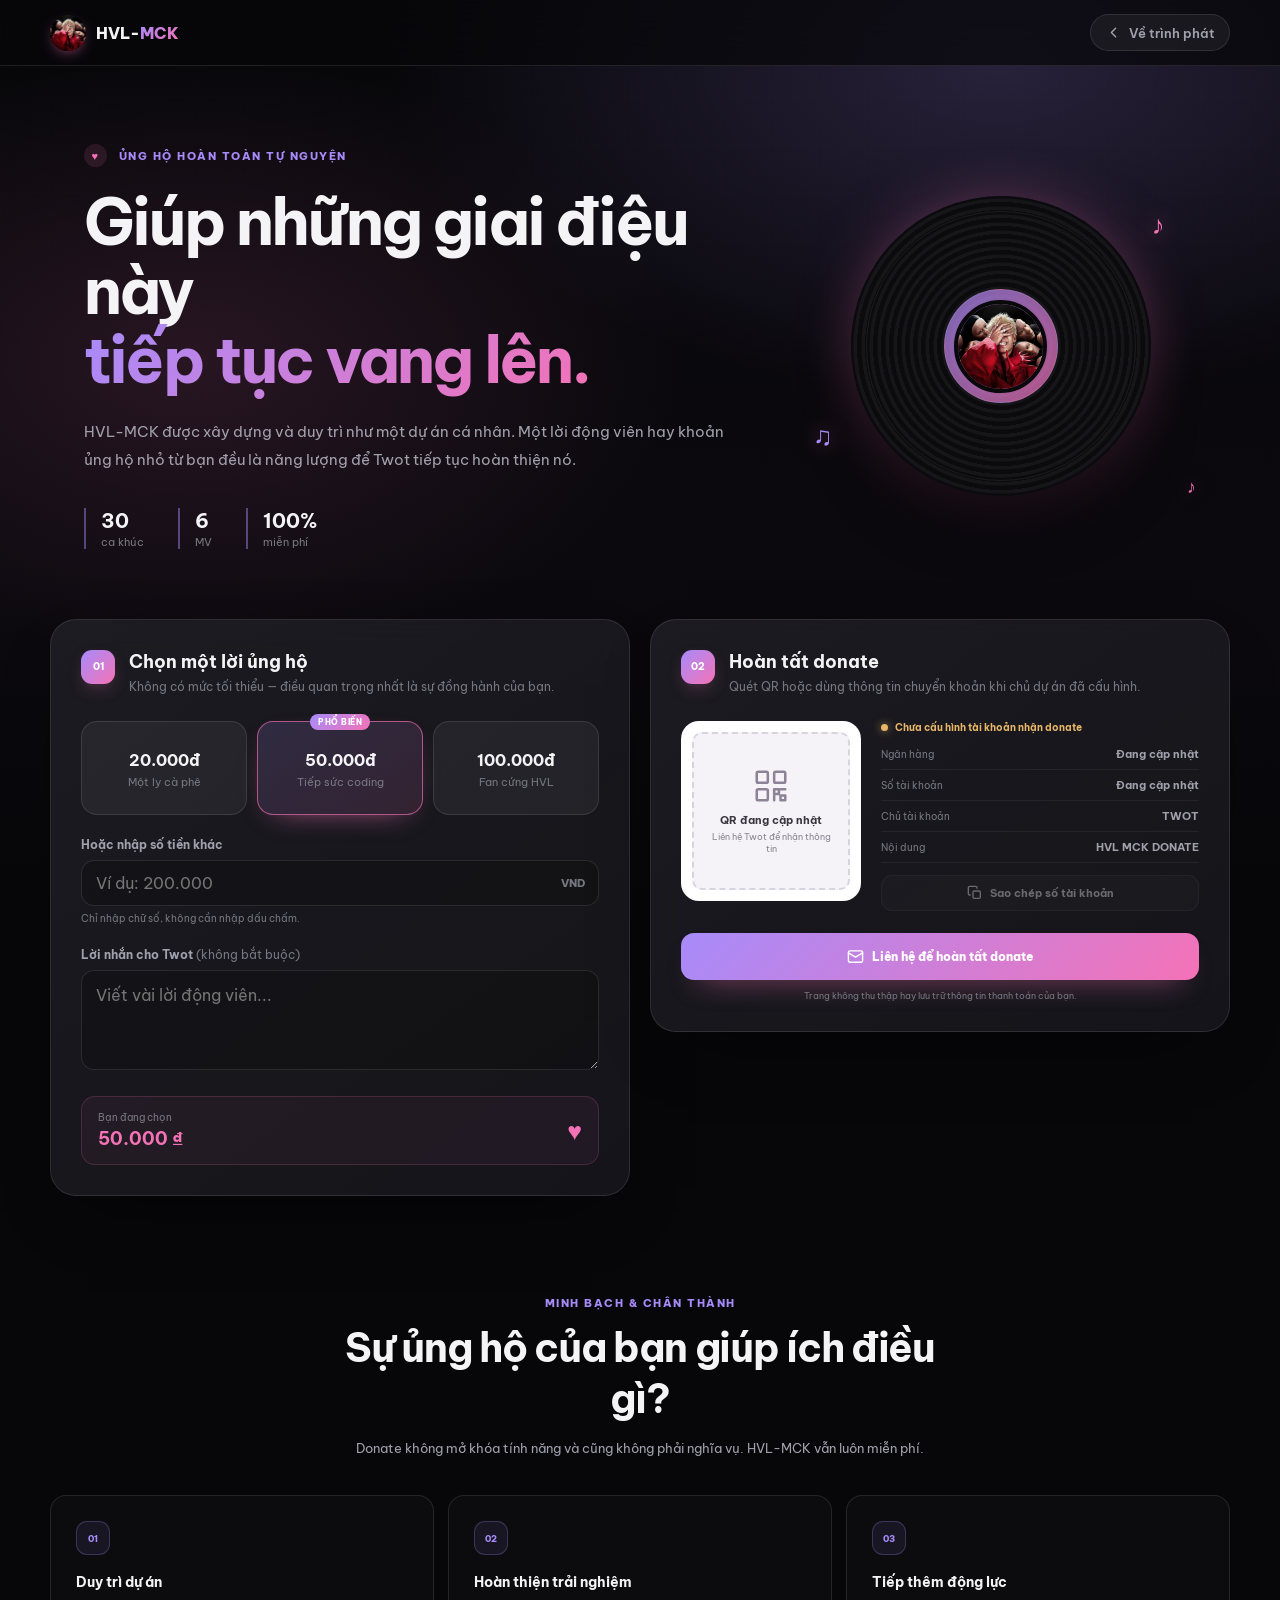
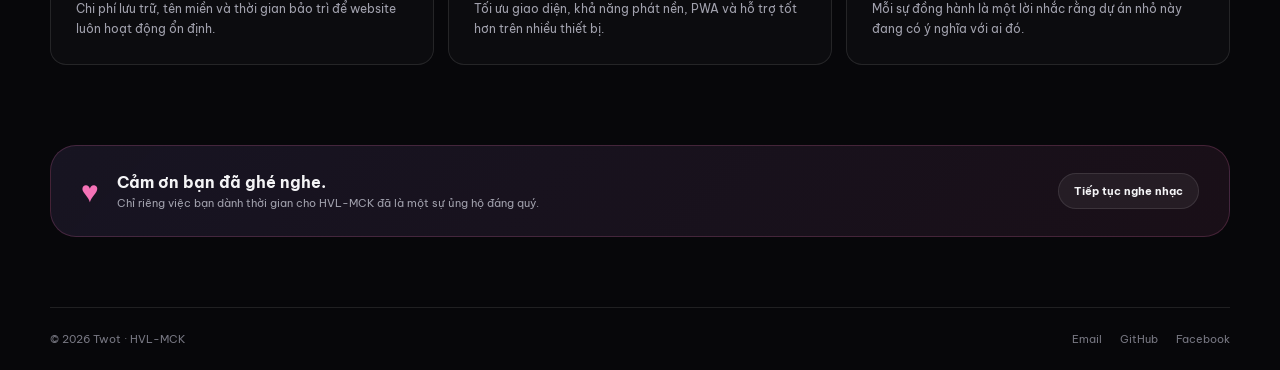
==== donate.html @ 8ca829c0 "feat: add a dedicated donate page" ====
<!doctype html>
<html lang="vi">
  <head>
    <meta charset="UTF-8" />
    <meta
      name="viewport"
      content="width=device-width, initial-scale=1, viewport-fit=cover"
    />
    <title>Donate — Ủng hộ HVL-MCK</title>
    <meta name="theme-color" content="#07070a" />
    <meta
      name="description"
      content="Ủng hộ người xây dựng HVL-MCK tiếp tục duy trì và hoàn thiện trải nghiệm nghe nhạc."
    />
    <link rel="icon" href="images/logo.jpg" type="image/jpeg" />
    <link rel="apple-touch-icon" href="images/logo.jpg" />
    <link rel="preconnect" href="https://fonts.googleapis.com" />
    <link rel="preconnect" href="https://fonts.gstatic.com" crossorigin />
    <link
      href="https://fonts.googleapis.com/css2?family=Be+Vietnam+Pro:wght@400;500;600;700;800&display=swap"
      rel="stylesheet"
    />
    <link rel="stylesheet" href="css/donate.css" />
  </head>
  <body>
    <div class="donate-ambient" aria-hidden="true"></div>

    <header class="donate-topbar">
      <a class="donate-brand" href="index.html" aria-label="Về HVL-MCK">
        <img src="images/logo.jpg" alt="" />
        <span>HVL-<em>MCK</em></span>
      </a>
      <a class="back-link" href="index.html">
        <svg viewBox="0 0 24 24" width="17" height="17" fill="none" stroke="currentColor" stroke-width="2" stroke-linecap="round" stroke-linejoin="round" aria-hidden="true">
          <path d="m15 18-6-6 6-6" />
        </svg>
        <span>Về trình phát</span>
      </a>
    </header>

    <main class="donate-main">
      <section class="donate-hero" aria-labelledby="donate-title">
        <div class="hero-copy">
          <p class="eyebrow">
            <span class="eyebrow-heart" aria-hidden="true">♥</span>
            Ủng hộ hoàn toàn tự nguyện
          </p>
          <h1 id="donate-title">Giúp những giai điệu này<br /><span>tiếp tục vang lên.</span></h1>
          <p class="hero-lead">
            HVL-MCK được xây dựng và duy trì như một dự án cá nhân. Một lời động viên
            hay khoản ủng hộ nhỏ từ bạn đều là năng lượng để Twot tiếp tục hoàn thiện nó.
          </p>
          <div class="hero-stats" aria-label="Thông tin dự án">
            <div><strong>30</strong><span>ca khúc</span></div>
            <div><strong>6</strong><span>MV</span></div>
            <div><strong>100%</strong><span>miễn phí</span></div>
          </div>
        </div>

        <div class="hero-art" aria-hidden="true">
          <div class="vinyl">
            <div class="vinyl-ring"></div>
            <img src="images/logo.jpg" alt="" />
          </div>
          <span class="note note-one">♪</span>
          <span class="note note-two">♫</span>
          <span class="note note-three">♪</span>
        </div>
      </section>

      <section class="donate-layout" aria-label="Thông tin donate">
        <div class="donate-card contribution-card">
          <div class="section-heading">
            <span class="step">01</span>
            <div>
              <h2>Chọn một lời ủng hộ</h2>
              <p>Không có mức tối thiểu — điều quan trọng nhất là sự đồng hành của bạn.</p>
            </div>
          </div>

          <div class="amount-grid" role="group" aria-label="Chọn số tiền donate">
            <button type="button" class="amount-option" data-amount="20000" aria-pressed="false">
              <strong>20.000đ</strong>
              <span>Một ly cà phê</span>
            </button>
            <button type="button" class="amount-option active" data-amount="50000" aria-pressed="true">
              <span class="popular">Phổ biến</span>
              <strong>50.000đ</strong>
              <span>Tiếp sức coding</span>
            </button>
            <button type="button" class="amount-option" data-amount="100000" aria-pressed="false">
              <strong>100.000đ</strong>
              <span>Fan cứng HVL</span>
            </button>
          </div>

          <label class="field-label" for="custom-amount">Hoặc nhập số tiền khác</label>
          <div class="amount-input-wrap">
            <input
              id="custom-amount"
              type="text"
              inputmode="numeric"
              autocomplete="off"
              placeholder="Ví dụ: 200.000"
              aria-describedby="amount-hint"
            />
            <span>VND</span>
          </div>
          <p id="amount-hint" class="field-hint">Chỉ nhập chữ số, không cần nhập dấu chấm.</p>

          <label class="field-label" for="donate-message">Lời nhắn cho Twot <span>(không bắt buộc)</span></label>
          <textarea
            id="donate-message"
            rows="3"
            maxlength="240"
            placeholder="Viết vài lời động viên..."
          ></textarea>

          <div class="donate-summary" aria-live="polite">
            <div>
              <span>Bạn đang chọn</span>
              <strong id="selected-amount">50.000 ₫</strong>
            </div>
            <span class="summary-heart" aria-hidden="true">♥</span>
          </div>
        </div>

        <div class="donate-card payment-card">
          <div class="section-heading">
            <span class="step">02</span>
            <div>
              <h2>Hoàn tất donate</h2>
              <p>Quét QR hoặc dùng thông tin chuyển khoản khi chủ dự án đã cấu hình.</p>
            </div>
          </div>

          <div class="payment-body">
            <div class="qr-frame">
              <img id="donate-qr" alt="Mã QR chuyển khoản" hidden />
              <div id="qr-placeholder" class="qr-placeholder">
                <svg viewBox="0 0 24 24" width="38" height="38" fill="none" stroke="currentColor" stroke-width="1.6" stroke-linecap="round" stroke-linejoin="round" aria-hidden="true">
                  <rect x="3" y="3" width="7" height="7" rx="1" />
                  <rect x="14" y="3" width="7" height="7" rx="1" />
                  <rect x="3" y="14" width="7" height="7" rx="1" />
                  <path d="M14 14h3v3h-3zM18 18h3v3h-3zM18 14h3M14 18v3" />
                </svg>
                <strong>QR đang cập nhật</strong>
                <span>Liên hệ Twot để nhận thông tin</span>
              </div>
            </div>

            <div class="bank-panel">
              <div class="config-status" id="config-status">
                <span></span> Chưa cấu hình tài khoản nhận donate
              </div>
              <dl class="bank-details">
                <div><dt>Ngân hàng</dt><dd id="bank-name">Đang cập nhật</dd></div>
                <div><dt>Số tài khoản</dt><dd id="bank-account">Đang cập nhật</dd></div>
                <div><dt>Chủ tài khoản</dt><dd id="bank-holder">TWOT</dd></div>
                <div><dt>Nội dung</dt><dd id="transfer-note">HVL MCK DONATE</dd></div>
              </dl>
              <button id="copy-account" class="secondary-btn" type="button" disabled>
                <svg viewBox="0 0 24 24" width="16" height="16" fill="none" stroke="currentColor" stroke-width="2" stroke-linecap="round" stroke-linejoin="round" aria-hidden="true">
                  <rect x="9" y="9" width="11" height="11" rx="2" />
                  <path d="M5 15H4a2 2 0 0 1-2-2V4a2 2 0 0 1 2-2h9a2 2 0 0 1 2 2v1" />
                </svg>
                Sao chép số tài khoản
              </button>
            </div>
          </div>

          <a id="contact-donate" class="primary-btn" href="mailto:nguyenngoctinh011258@gmail.com">
            <svg viewBox="0 0 24 24" width="17" height="17" fill="none" stroke="currentColor" stroke-width="2" stroke-linecap="round" stroke-linejoin="round" aria-hidden="true">
              <rect x="2" y="4" width="20" height="16" rx="2" />
              <path d="m22 7-10 6L2 7" />
            </svg>
            <span>Liên hệ để hoàn tất donate</span>
          </a>
          <p class="privacy-note">Trang không thu thập hay lưu trữ thông tin thanh toán của bạn.</p>
        </div>
      </section>

      <section class="impact-section" aria-labelledby="impact-title">
        <div class="impact-heading">
          <p class="eyebrow">Minh bạch &amp; chân thành</p>
          <h2 id="impact-title">Sự ủng hộ của bạn giúp ích điều gì?</h2>
          <p>Donate không mở khóa tính năng và cũng không phải nghĩa vụ. HVL-MCK vẫn luôn miễn phí.</p>
        </div>
        <div class="impact-grid">
          <article>
            <span class="impact-icon">01</span>
            <h3>Duy trì dự án</h3>
            <p>Chi phí lưu trữ, tên miền và thời gian bảo trì để website luôn hoạt động ổn định.</p>
          </article>
          <article>
            <span class="impact-icon">02</span>
            <h3>Hoàn thiện trải nghiệm</h3>
            <p>Tối ưu giao diện, khả năng phát nền, PWA và hỗ trợ tốt hơn trên nhiều thiết bị.</p>
          </article>
          <article>
            <span class="impact-icon">03</span>
            <h3>Tiếp thêm động lực</h3>
            <p>Mỗi sự đồng hành là một lời nhắc rằng dự án nhỏ này đang có ý nghĩa với ai đó.</p>
          </article>
        </div>
      </section>

      <section class="thank-you">
        <span aria-hidden="true">♥</span>
        <div>
          <h2>Cảm ơn bạn đã ghé nghe.</h2>
          <p>Chỉ riêng việc bạn dành thời gian cho HVL-MCK đã là một sự ủng hộ đáng quý.</p>
        </div>
        <a href="index.html">Tiếp tục nghe nhạc</a>
      </section>
    </main>

    <footer class="donate-footer">
      <p>&copy; <span id="donate-year">2026</span> Twot · HVL-MCK</p>
      <div>
        <a href="mailto:nguyenngoctinh011258@gmail.com">Email</a>
        <a href="https://github.com/twotnguyen" target="_blank" rel="noopener">GitHub</a>
        <a href="https://www.facebook.com/nguyen.tinh.754402" target="_blank" rel="noopener">Facebook</a>
      </div>
    </footer>

    <div id="donate-toast" class="donate-toast" role="status" aria-live="polite"></div>
    <script src="js/donate.js"></script>
  </body>
</html>
---- css/donate.css ----
* { box-sizing: border-box; margin: 0; padding: 0; }
[hidden] { display: none !important; }
:root {
  --bg: #07070a;
  --panel: rgba(18,18,24,0.76);
  --elevated: rgba(255,255,255,0.055);
  --hover: rgba(255,255,255,0.09);
  --border: rgba(255,255,255,0.1);
  --text: #f4f4f6;
  --dim: #a1a1ad;
  --faint: #777782;
  --purple: #a78bfa;
  --pink: #f472b6;
  --gradient: linear-gradient(135deg, var(--purple), var(--pink));
  --radius-lg: 26px;
  --radius-md: 16px;
}
html { scroll-behavior: smooth; }
body {
  min-height: 100vh;
  font-family: "Be Vietnam Pro", -apple-system, BlinkMacSystemFont, "Segoe UI", sans-serif;
  color: var(--text);
  background: var(--bg);
  overflow-x: hidden;
  -webkit-tap-highlight-color: transparent;
}
button, input, textarea { font: inherit; }
button, a { -webkit-tap-highlight-color: transparent; }
button { color: inherit; }
a { color: inherit; }
:focus-visible { outline: 2px solid var(--purple); outline-offset: 3px; }

.donate-ambient {
  position: fixed; inset: 0; z-index: -1; pointer-events: none;
  background:
    radial-gradient(70% 55% at 78% 7%, rgba(167,139,250,0.2), transparent 68%),
    radial-gradient(55% 48% at 15% 40%, rgba(244,114,182,0.13), transparent 70%),
    linear-gradient(#07070a, #0b090e 65%, #07070a);
}
.donate-ambient::after {
  content: ""; position: absolute; inset: 0; opacity: .18;
  background-image: linear-gradient(rgba(255,255,255,.035) 1px, transparent 1px), linear-gradient(90deg, rgba(255,255,255,.035) 1px, transparent 1px);
  background-size: 48px 48px;
  mask-image: linear-gradient(to bottom, #000, transparent 72%);
}

.donate-topbar {
  position: sticky; top: 0; z-index: 20;
  min-height: 66px; padding: env(safe-area-inset-top, 0) max(20px, calc((100vw - 1180px) / 2));
  display: flex; align-items: center; justify-content: space-between; gap: 20px;
  background: rgba(7,7,10,.72); border-bottom: 1px solid var(--border);
  backdrop-filter: blur(20px); -webkit-backdrop-filter: blur(20px);
}
.donate-brand { display: inline-flex; align-items: center; gap: 10px; font-weight: 800; text-decoration: none; }
.donate-brand img { width: 36px; height: 36px; border-radius: 50%; object-fit: cover; box-shadow: 0 5px 16px -7px rgba(244,114,182,.9); }
.donate-brand em { font-style: normal; background: var(--gradient); color: transparent; background-clip: text; -webkit-background-clip: text; }
.back-link {
  display: inline-flex; align-items: center; gap: 7px; padding: 9px 14px;
  border: 1px solid var(--border); border-radius: 999px;
  color: var(--dim); font-size: 12.5px; font-weight: 600; text-decoration: none;
  background: var(--elevated); transition: color .15s, background .15s, transform .15s;
}
.back-link:hover { color: var(--text); background: var(--hover); transform: translateY(-1px); }

.donate-main { width: min(1180px, calc(100% - 40px)); margin: 0 auto; }
.donate-hero {
  min-height: 540px; padding: 78px 34px 70px;
  display: grid; grid-template-columns: minmax(0, 1.25fr) minmax(280px, .75fr); align-items: center; gap: 70px;
}
.eyebrow { color: var(--purple); font-size: 11px; font-weight: 800; letter-spacing: 1.5px; text-transform: uppercase; }
.eyebrow-heart { display: inline-grid; place-items: center; width: 23px; height: 23px; margin-right: 7px; border-radius: 50%; color: var(--pink); background: rgba(244,114,182,.12); }
.hero-copy h1 { margin-top: 20px; font-size: clamp(40px, 5vw, 68px); line-height: 1.08; letter-spacing: -2.8px; }
.hero-copy h1 span { background: var(--gradient); color: transparent; background-clip: text; -webkit-background-clip: text; }
.hero-lead { max-width: 700px; margin-top: 24px; color: var(--dim); font-size: 15px; line-height: 1.85; }
.hero-stats { display: flex; gap: 34px; margin-top: 34px; }
.hero-stats div { display: flex; flex-direction: column; gap: 2px; padding-left: 15px; border-left: 2px solid rgba(167,139,250,.45); }
.hero-stats strong { font-size: 20px; }
.hero-stats span { color: var(--faint); font-size: 11px; }

.hero-art { min-height: 330px; display: grid; place-items: center; position: relative; }
.vinyl {
  width: min(300px, 80vw); aspect-ratio: 1; border-radius: 50%; position: relative; display: grid; place-items: center;
  background: repeating-radial-gradient(circle at center, #16151a 0, #16151a 3px, #0b0b0e 4px, #0b0b0e 8px);
  box-shadow: 0 36px 70px -30px rgba(0,0,0,.9), 0 0 70px -24px rgba(244,114,182,.7);
  animation: spin 18s linear infinite;
}
.vinyl::after { content: ""; position: absolute; inset: 5%; border: 1px solid rgba(255,255,255,.07); border-radius: 50%; }
.vinyl-ring { position: absolute; inset: 31%; border: 1px solid rgba(255,255,255,.13); border-radius: 50%; background: var(--gradient); opacity: .72; }
.vinyl img { width: 31%; aspect-ratio: 1; border-radius: 50%; object-fit: cover; z-index: 2; border: 4px solid #09090c; }
.note { position: absolute; color: var(--pink); font-size: 26px; font-weight: 800; text-shadow: 0 0 20px rgba(244,114,182,.75); animation: float 3.2s ease-in-out infinite; }
.note-one { top: 8%; right: 8%; }
.note-two { left: 2%; bottom: 18%; animation-delay: -.9s; color: var(--purple); }
.note-three { right: 0; bottom: 4%; animation-delay: -1.7s; font-size: 18px; }
@keyframes spin { to { transform: rotate(360deg); } }
@keyframes float { 50% { transform: translateY(-12px) rotate(8deg); } }

.donate-layout { display: grid; grid-template-columns: minmax(0, 1fr) minmax(0, 1fr); gap: 20px; align-items: start; }
.donate-card {
  padding: 30px; border: 1px solid var(--border); border-radius: var(--radius-lg);
  background: linear-gradient(145deg, rgba(255,255,255,.055), rgba(255,255,255,.025)), var(--panel);
  box-shadow: 0 28px 70px -38px rgba(0,0,0,.95);
  backdrop-filter: blur(18px); -webkit-backdrop-filter: blur(18px);
}
.section-heading { display: flex; align-items: flex-start; gap: 14px; margin-bottom: 25px; }
.step { flex: 0 0 auto; display: grid; place-items: center; width: 34px; height: 34px; border-radius: 11px; color: #fff; background: var(--gradient); font-size: 10px; font-weight: 800; box-shadow: 0 7px 20px -10px rgba(244,114,182,.9); }
.section-heading h2 { font-size: 18px; }
.section-heading p { margin-top: 5px; color: var(--faint); font-size: 11.5px; line-height: 1.55; }

.amount-grid { display: grid; grid-template-columns: repeat(3, minmax(0, 1fr)); gap: 10px; }
.amount-option {
  min-height: 94px; padding: 17px 10px 13px; position: relative;
  display: flex; flex-direction: column; align-items: center; justify-content: center; gap: 5px;
  border: 1px solid var(--border); border-radius: var(--radius-md); cursor: pointer;
  background: var(--elevated); transition: border-color .15s, background .15s, transform .15s, box-shadow .15s;
}
.amount-option strong { font-size: 16px; }
.amount-option > span:not(.popular) { color: var(--faint); font-size: 10.5px; }
.amount-option:hover { transform: translateY(-2px); border-color: rgba(167,139,250,.45); background: var(--hover); }
.amount-option.active { border-color: rgba(244,114,182,.65); background: linear-gradient(145deg, rgba(167,139,250,.16), rgba(244,114,182,.13)); box-shadow: 0 10px 30px -18px rgba(244,114,182,.9); }
.popular { position: absolute; top: -8px; padding: 3px 8px; border-radius: 999px; background: var(--gradient); color: #fff; font-size: 8px; font-weight: 800; letter-spacing: .5px; text-transform: uppercase; }
.field-label { display: block; margin: 22px 0 8px; color: var(--dim); font-size: 11.5px; font-weight: 700; }
.field-label span { color: var(--faint); font-weight: 400; }
.amount-input-wrap { position: relative; }
.amount-input-wrap input, textarea {
  width: 100%; border: 1px solid var(--border); border-radius: 13px; outline: none;
  background: rgba(0,0,0,.18); color: var(--text); transition: border-color .15s, box-shadow .15s;
}
.amount-input-wrap input { height: 46px; padding: 0 64px 0 14px; }
.amount-input-wrap > span { position: absolute; top: 50%; right: 14px; transform: translateY(-50%); color: var(--faint); font-size: 10.5px; font-weight: 800; }
textarea { padding: 12px 14px; resize: vertical; min-height: 84px; line-height: 1.55; }
.amount-input-wrap input:focus, textarea:focus { border-color: rgba(167,139,250,.65); box-shadow: 0 0 0 3px rgba(167,139,250,.12); }
.field-hint { margin-top: 6px; color: var(--faint); font-size: 9.5px; }
.donate-summary { margin-top: 22px; padding: 14px 16px; display: flex; align-items: center; justify-content: space-between; border: 1px solid rgba(244,114,182,.18); border-radius: 14px; background: rgba(244,114,182,.055); }
.donate-summary div { display: flex; flex-direction: column; gap: 3px; }
.donate-summary div span { color: var(--faint); font-size: 10px; }
.donate-summary strong { color: var(--pink); font-size: 18px; }
.summary-heart { color: var(--pink); font-size: 25px; animation: pulse 1.8s ease-in-out infinite; }
@keyframes pulse { 50% { transform: scale(1.14); } }

.payment-body { display: grid; grid-template-columns: 180px minmax(0, 1fr); gap: 20px; }
.qr-frame { aspect-ratio: 1; padding: 10px; border: 1px solid var(--border); border-radius: 18px; background: #fff; }
.qr-frame img { width: 100%; height: 100%; object-fit: contain; border-radius: 9px; }
.qr-placeholder { width: 100%; height: 100%; padding: 14px; display: flex; flex-direction: column; align-items: center; justify-content: center; text-align: center; color: #393640; border: 2px dashed #d8d4df; border-radius: 10px; background: #f5f3f7; }
.qr-placeholder svg { color: #8d8298; margin-bottom: 8px; }
.qr-placeholder strong { font-size: 11px; }
.qr-placeholder span { margin-top: 4px; color: #8b8490; font-size: 8.5px; line-height: 1.4; }
.config-status { display: flex; align-items: center; gap: 7px; margin-bottom: 13px; color: #e7b667; font-size: 9.5px; font-weight: 700; }
.config-status span { width: 7px; height: 7px; border-radius: 50%; background: #e7b667; box-shadow: 0 0 8px rgba(231,182,103,.7); }
.config-status.ready { color: #75d49b; }
.config-status.ready span { background: #75d49b; box-shadow: 0 0 8px rgba(117,212,155,.7); }
.bank-details { display: flex; flex-direction: column; gap: 8px; }
.bank-details div { display: flex; align-items: baseline; justify-content: space-between; gap: 12px; padding-bottom: 8px; border-bottom: 1px solid rgba(255,255,255,.06); }
.bank-details dt { color: var(--faint); font-size: 9.5px; }
.bank-details dd { color: var(--dim); font-size: 10.5px; font-weight: 700; text-align: right; overflow-wrap: anywhere; }
.secondary-btn {
  width: 100%; margin-top: 12px; padding: 9px 12px; display: inline-flex; align-items: center; justify-content: center; gap: 7px;
  border: 1px solid var(--border); border-radius: 11px; background: var(--elevated); cursor: pointer; font-size: 10.5px; font-weight: 700;
}
.secondary-btn:disabled { opacity: .38; cursor: not-allowed; }
.primary-btn {
  width: 100%; min-height: 47px; margin-top: 22px; padding: 11px 16px;
  display: inline-flex; align-items: center; justify-content: center; gap: 8px;
  border-radius: 13px; color: #fff; background: var(--gradient); text-decoration: none;
  font-size: 12px; font-weight: 800; box-shadow: 0 14px 30px -18px rgba(244,114,182,.9);
  transition: filter .15s, transform .15s, box-shadow .15s;
}
.primary-btn:hover { filter: brightness(1.08); transform: translateY(-1px); box-shadow: 0 18px 36px -18px rgba(244,114,182,1); }
.privacy-note { margin-top: 10px; color: var(--faint); font-size: 9px; text-align: center; }

.impact-section { padding: 100px 0 80px; }
.impact-heading { max-width: 650px; margin: 0 auto 36px; text-align: center; }
.impact-heading h2 { margin-top: 12px; font-size: clamp(27px, 4vw, 40px); letter-spacing: -1.3px; }
.impact-heading > p:last-child { margin-top: 13px; color: var(--dim); font-size: 13px; line-height: 1.7; }
.impact-grid { display: grid; grid-template-columns: repeat(3, minmax(0, 1fr)); gap: 14px; }
.impact-grid article { padding: 25px; border: 1px solid var(--border); border-radius: var(--radius-md); background: rgba(255,255,255,.025); }
.impact-icon { display: inline-grid; place-items: center; width: 34px; height: 34px; border: 1px solid rgba(167,139,250,.25); border-radius: 11px; color: var(--purple); background: rgba(167,139,250,.08); font-size: 9px; font-weight: 800; }
.impact-grid h3 { margin-top: 18px; font-size: 14px; }
.impact-grid p { margin-top: 8px; color: var(--dim); font-size: 11.5px; line-height: 1.75; }
.thank-you { margin-bottom: 70px; padding: 26px 30px; display: grid; grid-template-columns: auto 1fr auto; align-items: center; gap: 18px; border: 1px solid rgba(244,114,182,.2); border-radius: var(--radius-lg); background: linear-gradient(135deg, rgba(167,139,250,.1), rgba(244,114,182,.08)); }
.thank-you > span { font-size: 30px; color: var(--pink); }
.thank-you h2 { font-size: 16px; }
.thank-you p { margin-top: 4px; color: var(--dim); font-size: 11px; }
.thank-you a { padding: 10px 15px; border: 1px solid var(--border); border-radius: 999px; color: var(--text); background: var(--elevated); font-size: 11px; font-weight: 700; text-decoration: none; white-space: nowrap; }

.donate-footer { width: min(1180px, calc(100% - 40px)); margin: 0 auto; padding: 24px 0 calc(24px + env(safe-area-inset-bottom, 0)); display: flex; align-items: center; justify-content: space-between; gap: 20px; border-top: 1px solid var(--border); color: var(--faint); font-size: 10.5px; }
.donate-footer div { display: flex; gap: 18px; }
.donate-footer a { text-decoration: none; transition: color .15s; }
.donate-footer a:hover { color: var(--pink); }
.donate-toast { position: fixed; left: 50%; bottom: 24px; z-index: 50; max-width: calc(100% - 32px); padding: 10px 16px; border: 1px solid var(--border); border-radius: 999px; color: var(--text); background: rgba(22,21,27,.94); box-shadow: 0 14px 40px -18px #000; font-size: 11px; opacity: 0; pointer-events: none; transform: translate(-50%, 12px); transition: opacity .2s, transform .2s; }
.donate-toast.show { opacity: 1; transform: translate(-50%, 0); }

@media (max-width: 860px) {
  .donate-hero { grid-template-columns: 1fr; gap: 25px; padding-top: 60px; text-align: center; }
  .hero-lead { margin-left: auto; margin-right: auto; }
  .hero-stats { justify-content: center; }
  .hero-art { min-height: 300px; order: -1; }
  .vinyl { width: 250px; }
  .donate-layout { grid-template-columns: 1fr; }
}
@media (max-width: 600px) {
  .donate-main { width: min(100% - 24px, 1180px); }
  .donate-topbar { padding-left: 12px; padding-right: 12px; }
  .back-link span { display: none; }
  .back-link { width: 38px; height: 38px; padding: 0; justify-content: center; }
  .donate-hero { min-height: auto; padding: 44px 6px 55px; }
  .hero-copy h1 { font-size: 37px; letter-spacing: -1.8px; }
  .hero-lead { font-size: 13px; }
  .hero-stats { gap: 18px; }
  .hero-stats div { padding-left: 10px; }
  .hero-art { min-height: 245px; }
  .vinyl { width: 210px; }
  .donate-card { padding: 22px 18px; }
  .amount-grid { grid-template-columns: 1fr; }
  .amount-option { min-height: 72px; }
  .payment-body { grid-template-columns: 1fr; }
  .qr-frame { width: min(230px, 100%); margin: 0 auto; }
  .impact-section { padding: 70px 0 60px; }
  .impact-grid { grid-template-columns: 1fr; }
  .thank-you { margin-bottom: 45px; padding: 22px; grid-template-columns: auto 1fr; }
  .thank-you a { grid-column: 1 / -1; text-align: center; }
  .donate-footer { width: calc(100% - 24px); flex-direction: column; align-items: flex-start; }
}
@media (prefers-reduced-motion: reduce) {
  html { scroll-behavior: auto; }
  *, *::before, *::after { animation-duration: .01ms !important; animation-iteration-count: 1 !important; transition-duration: .01ms !important; }
}
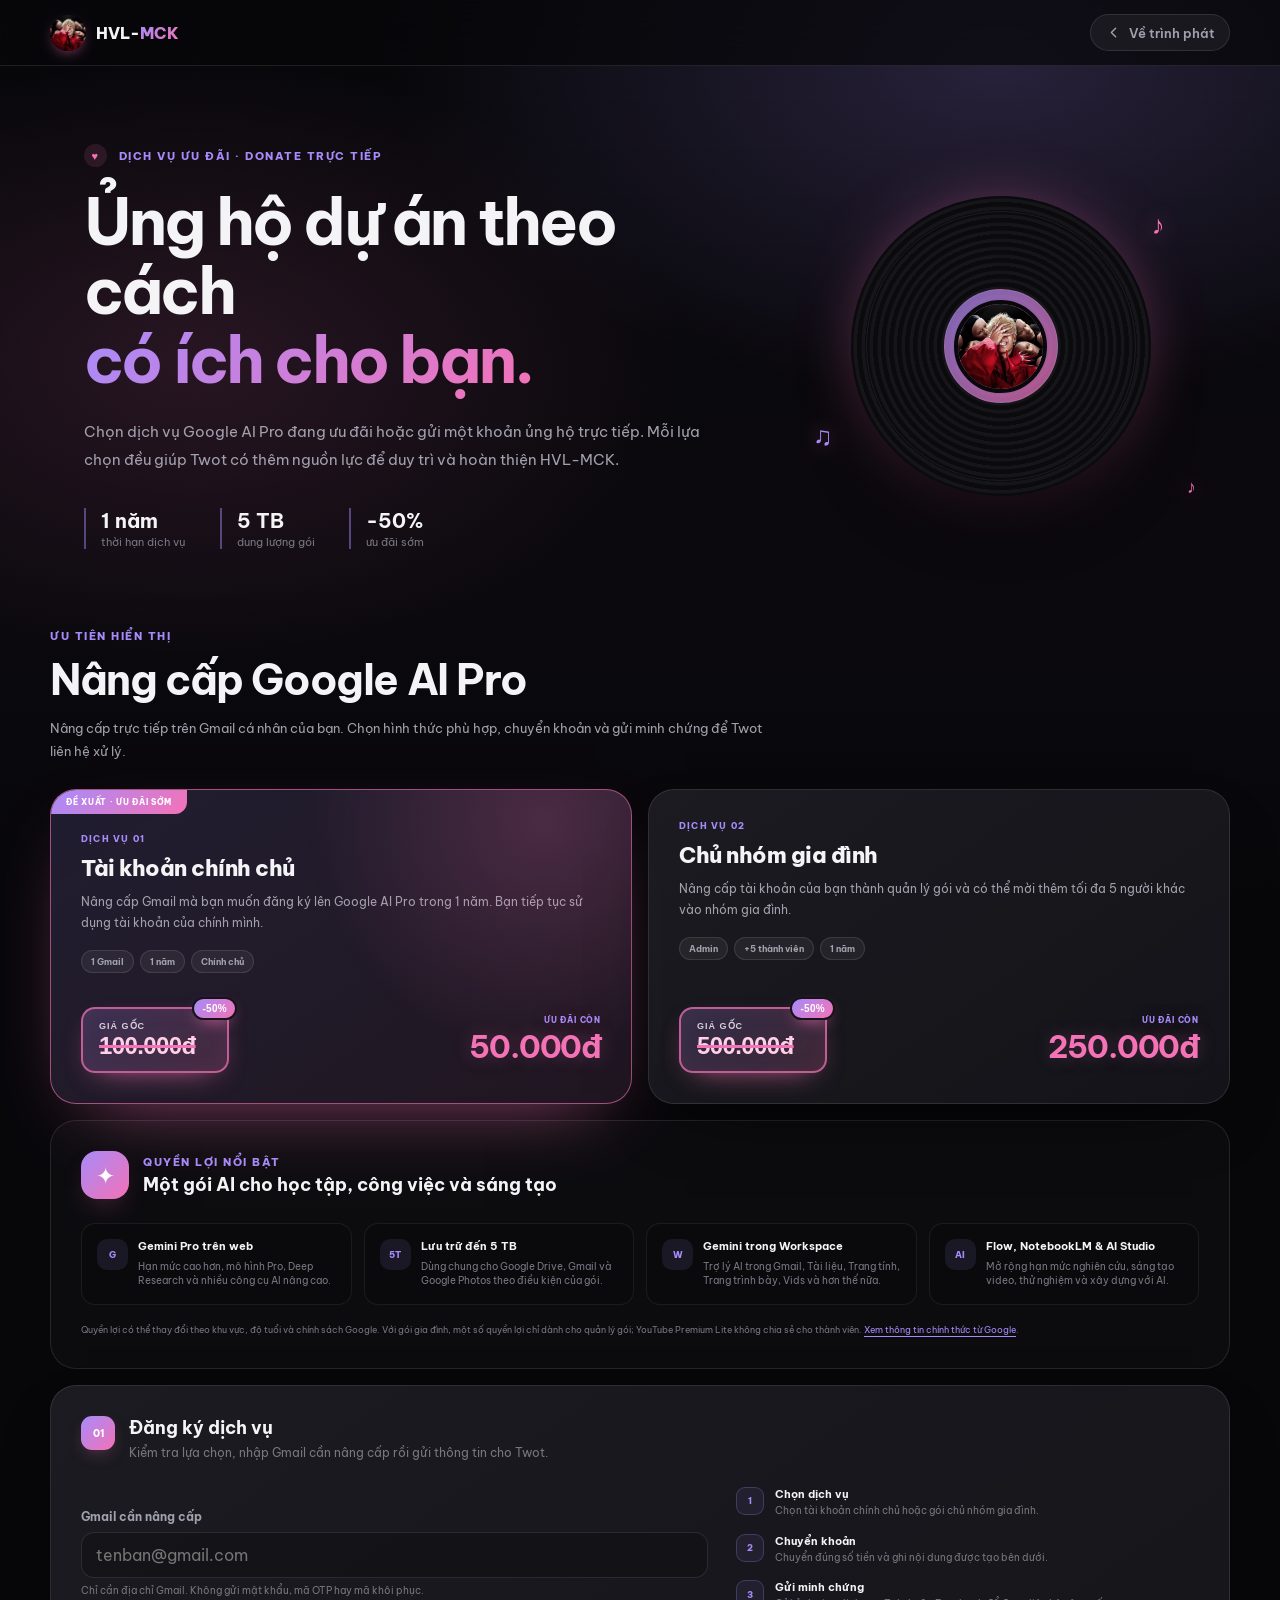
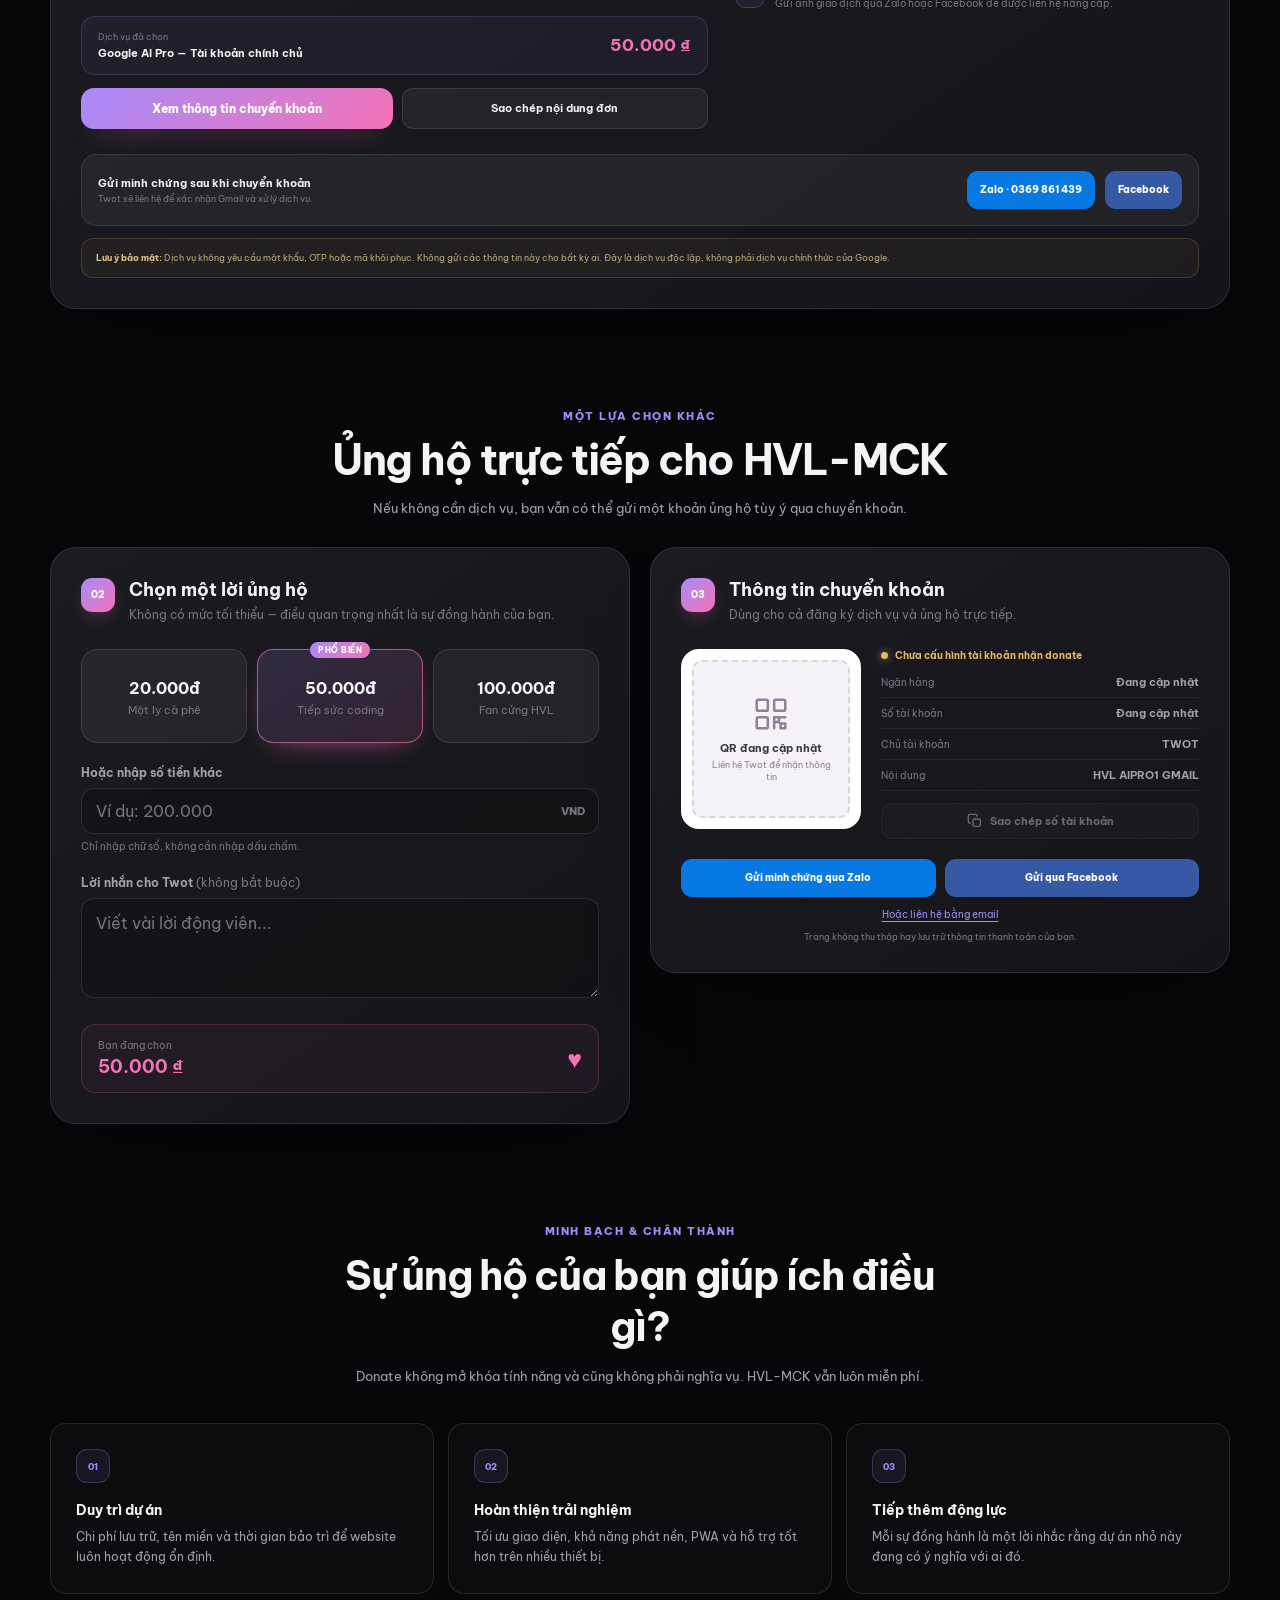
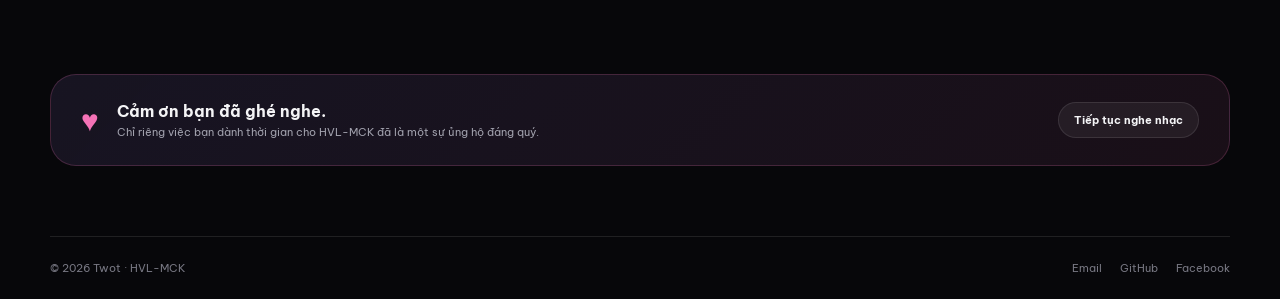
==== commit b0a6efe4: "feat: add Google AI Pro services to donate page" ====
--- a/donate.html
+++ b/donate.html
@@ -43,17 +43,17 @@
         <div class="hero-copy">
           <p class="eyebrow">
             <span class="eyebrow-heart" aria-hidden="true">♥</span>
-            Ủng hộ hoàn toàn tự nguyện
+            Dịch vụ ưu đãi · Donate trực tiếp
           </p>
-          <h1 id="donate-title">Giúp những giai điệu này<br /><span>tiếp tục vang lên.</span></h1>
+          <h1 id="donate-title">Ủng hộ dự án theo cách<br /><span>có ích cho bạn.</span></h1>
           <p class="hero-lead">
-            HVL-MCK được xây dựng và duy trì như một dự án cá nhân. Một lời động viên
-            hay khoản ủng hộ nhỏ từ bạn đều là năng lượng để Twot tiếp tục hoàn thiện nó.
+            Chọn dịch vụ Google AI Pro đang ưu đãi hoặc gửi một khoản ủng hộ trực tiếp.
+            Mỗi lựa chọn đều giúp Twot có thêm nguồn lực để duy trì và hoàn thiện HVL-MCK.
           </p>
-          <div class="hero-stats" aria-label="Thông tin dự án">
-            <div><strong>30</strong><span>ca khúc</span></div>
-            <div><strong>6</strong><span>MV</span></div>
-            <div><strong>100%</strong><span>miễn phí</span></div>
+          <div class="hero-stats" aria-label="Thông tin ưu đãi">
+            <div><strong>1 năm</strong><span>thời hạn dịch vụ</span></div>
+            <div><strong>5 TB</strong><span>dung lượng gói</span></div>
+            <div><strong>-50%</strong><span>ưu đãi sớm</span></div>
           </div>
         </div>
 
@@ -68,10 +68,162 @@
         </div>
       </section>
 
-      <section class="donate-layout" aria-label="Thông tin donate">
+      <section class="services-section" aria-labelledby="services-title">
+        <div class="services-heading">
+          <p class="eyebrow">Ưu tiên hiển thị</p>
+          <h2 id="services-title">Nâng cấp Google AI Pro</h2>
+          <p>
+            Nâng cấp trực tiếp trên Gmail cá nhân của bạn. Chọn hình thức phù hợp,
+            chuyển khoản và gửi minh chứng để Twot liên hệ xử lý.
+          </p>
+        </div>
+
+        <div class="service-plans" role="group" aria-label="Chọn dịch vụ Google AI Pro">
+          <button
+            type="button"
+            class="service-option featured active"
+            data-service="personal"
+            data-title="Google AI Pro — Tài khoản chính chủ"
+            data-price="50000"
+            data-code="AIPRO1"
+            aria-pressed="true"
+          >
+            <span class="service-ribbon">Đề xuất · Ưu đãi sớm</span>
+            <span class="service-number">Dịch vụ 01</span>
+            <span class="service-title">Tài khoản chính chủ</span>
+            <span class="service-description">
+              Nâng cấp Gmail mà bạn muốn đăng ký lên Google AI Pro trong 1 năm.
+              Bạn tiếp tục sử dụng tài khoản của chính mình.
+            </span>
+            <span class="service-tags"><span>1 Gmail</span><span>1 năm</span><span>Chính chủ</span></span>
+            <span class="service-price">
+              <span class="original-price"><small>Giá gốc</small><del>100.000đ</del></span>
+              <strong>50.000đ</strong>
+            </span>
+          </button>
+
+          <button
+            type="button"
+            class="service-option"
+            data-service="family"
+            data-title="Google AI Pro — Chủ nhóm gia đình"
+            data-price="250000"
+            data-code="AIPRO5"
+            aria-pressed="false"
+          >
+            <span class="service-number">Dịch vụ 02</span>
+            <span class="service-title">Chủ nhóm gia đình</span>
+            <span class="service-description">
+              Nâng cấp tài khoản của bạn thành quản lý gói và có thể mời thêm tối đa
+              5 người khác vào nhóm gia đình.
+            </span>
+            <span class="service-tags"><span>Admin</span><span>+5 thành viên</span><span>1 năm</span></span>
+            <span class="service-price">
+              <span class="original-price"><small>Giá gốc</small><del>500.000đ</del></span>
+              <strong>250.000đ</strong>
+            </span>
+          </button>
+        </div>
+
+        <div class="benefits-card">
+          <div class="benefit-lead">
+            <span class="gemini-mark" aria-hidden="true">✦</span>
+            <div>
+              <p class="eyebrow">Quyền lợi nổi bật</p>
+              <h3>Một gói AI cho học tập, công việc và sáng tạo</h3>
+            </div>
+          </div>
+          <div class="benefit-grid">
+            <article>
+              <span class="benefit-icon">G</span>
+              <div><h4>Gemini Pro trên web</h4><p>Hạn mức cao hơn, mô hình Pro, Deep Research và nhiều công cụ AI nâng cao.</p></div>
+            </article>
+            <article>
+              <span class="benefit-icon">5T</span>
+              <div><h4>Lưu trữ đến 5 TB</h4><p>Dùng chung cho Google Drive, Gmail và Google Photos theo điều kiện của gói.</p></div>
+            </article>
+            <article>
+              <span class="benefit-icon">W</span>
+              <div><h4>Gemini trong Workspace</h4><p>Trợ lý AI trong Gmail, Tài liệu, Trang tính, Trang trình bày, Vids và hơn thế nữa.</p></div>
+            </article>
+            <article>
+              <span class="benefit-icon">AI</span>
+              <div><h4>Flow, NotebookLM &amp; AI Studio</h4><p>Mở rộng hạn mức nghiên cứu, sáng tạo video, thử nghiệm và xây dựng với AI.</p></div>
+            </article>
+          </div>
+          <p class="service-fineprint">
+            Quyền lợi có thể thay đổi theo khu vực, độ tuổi và chính sách Google. Với gói gia đình,
+            một số quyền lợi chỉ dành cho quản lý gói; YouTube Premium Lite không chia sẻ cho thành viên.
+            <a href="https://one.google.com/about/plans" target="_blank" rel="noopener">Xem thông tin chính thức từ Google</a>.
+          </p>
+        </div>
+
+        <div class="order-card donate-card">
+          <div class="section-heading">
+            <span class="step">01</span>
+            <div>
+              <h2>Đăng ký dịch vụ</h2>
+              <p>Kiểm tra lựa chọn, nhập Gmail cần nâng cấp rồi gửi thông tin cho Twot.</p>
+            </div>
+          </div>
+
+          <div class="order-layout">
+            <div class="order-form">
+              <label class="field-label" for="customer-email">Gmail cần nâng cấp</label>
+              <input
+                id="customer-email"
+                class="text-input"
+                type="email"
+                inputmode="email"
+                autocomplete="email"
+                placeholder="tenban@gmail.com"
+              />
+              <p class="field-hint">Chỉ cần địa chỉ Gmail. Không gửi mật khẩu, mã OTP hay mã khôi phục.</p>
+
+              <div class="service-summary" aria-live="polite">
+                <div>
+                  <span>Dịch vụ đã chọn</span>
+                  <strong id="selected-service-name">Google AI Pro — Tài khoản chính chủ</strong>
+                </div>
+                <strong id="selected-service-price">50.000 ₫</strong>
+              </div>
+
+              <div class="order-actions">
+                <a class="primary-btn compact" href="#payment-card">Xem thông tin chuyển khoản</a>
+                <button id="copy-order" class="secondary-btn compact" type="button">Sao chép nội dung đơn</button>
+              </div>
+            </div>
+
+            <ol class="order-steps">
+              <li><span>1</span><div><strong>Chọn dịch vụ</strong><p>Chọn tài khoản chính chủ hoặc gói chủ nhóm gia đình.</p></div></li>
+              <li><span>2</span><div><strong>Chuyển khoản</strong><p>Chuyển đúng số tiền và ghi nội dung được tạo bên dưới.</p></div></li>
+              <li><span>3</span><div><strong>Gửi minh chứng</strong><p>Gửi ảnh giao dịch qua Zalo hoặc Facebook để được liên hệ nâng cấp.</p></div></li>
+            </ol>
+          </div>
+
+          <div class="contact-strip">
+            <div><strong>Gửi minh chứng sau khi chuyển khoản</strong><span>Twot sẽ liên hệ để xác nhận Gmail và xử lý dịch vụ.</span></div>
+            <a class="contact-btn zalo" href="https://zalo.me/0369861439" target="_blank" rel="noopener">Zalo · 0369 861 439</a>
+            <a class="contact-btn facebook" href="https://www.facebook.com/nguyen.tinh.754402" target="_blank" rel="noopener">Facebook</a>
+          </div>
+          <div class="security-notice">
+            <strong>Lưu ý bảo mật:</strong> Dịch vụ không yêu cầu mật khẩu, OTP hoặc mã khôi phục.
+            Không gửi các thông tin này cho bất kỳ ai. Đây là dịch vụ độc lập, không phải dịch vụ chính thức của Google.
+          </div>
+        </div>
+      </section>
+
+      <section class="direct-section" aria-labelledby="direct-title">
+        <div class="services-heading compact-heading">
+          <p class="eyebrow">Một lựa chọn khác</p>
+          <h2 id="direct-title">Ủng hộ trực tiếp cho HVL-MCK</h2>
+          <p>Nếu không cần dịch vụ, bạn vẫn có thể gửi một khoản ủng hộ tùy ý qua chuyển khoản.</p>
+        </div>
+
+      <div class="donate-layout" aria-label="Ủng hộ trực tiếp">
         <div class="donate-card contribution-card">
           <div class="section-heading">
-            <span class="step">01</span>
+            <span class="step">02</span>
             <div>
               <h2>Chọn một lời ủng hộ</h2>
               <p>Không có mức tối thiểu — điều quan trọng nhất là sự đồng hành của bạn.</p>
@@ -125,12 +277,12 @@
           </div>
         </div>
 
-        <div class="donate-card payment-card">
+        <div class="donate-card payment-card" id="payment-card">
           <div class="section-heading">
-            <span class="step">02</span>
-            <div>
-              <h2>Hoàn tất donate</h2>
-              <p>Quét QR hoặc dùng thông tin chuyển khoản khi chủ dự án đã cấu hình.</p>
+            <span class="step">03</span>
+            <div>
+              <h2>Thông tin chuyển khoản</h2>
+              <p>Dùng cho cả đăng ký dịch vụ và ủng hộ trực tiếp.</p>
             </div>
           </div>
 
@@ -169,15 +321,14 @@
             </div>
           </div>
 
-          <a id="contact-donate" class="primary-btn" href="mailto:nguyenngoctinh011258@gmail.com">
-            <svg viewBox="0 0 24 24" width="17" height="17" fill="none" stroke="currentColor" stroke-width="2" stroke-linecap="round" stroke-linejoin="round" aria-hidden="true">
-              <rect x="2" y="4" width="20" height="16" rx="2" />
-              <path d="m22 7-10 6L2 7" />
-            </svg>
-            <span>Liên hệ để hoàn tất donate</span>
-          </a>
+          <div class="payment-contacts">
+            <a class="contact-btn zalo" href="https://zalo.me/0369861439" target="_blank" rel="noopener">Gửi minh chứng qua Zalo</a>
+            <a class="contact-btn facebook" href="https://www.facebook.com/nguyen.tinh.754402" target="_blank" rel="noopener">Gửi qua Facebook</a>
+          </div>
+          <a id="contact-donate" class="email-contact" href="mailto:nguyenngoctinh011258@gmail.com">Hoặc liên hệ bằng email</a>
           <p class="privacy-note">Trang không thu thập hay lưu trữ thông tin thanh toán của bạn.</p>
         </div>
+      </div>
       </section>
 
       <section class="impact-section" aria-labelledby="impact-title">
--- a/css/donate.css
+++ b/css/donate.css
@@ -105,6 +105,117 @@
 .step { flex: 0 0 auto; display: grid; place-items: center; width: 34px; height: 34px; border-radius: 11px; color: #fff; background: var(--gradient); font-size: 10px; font-weight: 800; box-shadow: 0 7px 20px -10px rgba(244,114,182,.9); }
 .section-heading h2 { font-size: 18px; }
 .section-heading p { margin-top: 5px; color: var(--faint); font-size: 11.5px; line-height: 1.55; }
+
+/* Services — intentionally placed before direct donations. */
+.services-section { padding-top: 10px; scroll-margin-top: 85px; }
+.services-heading { max-width: 720px; margin-bottom: 27px; }
+.services-heading h2 { margin-top: 10px; font-size: clamp(28px, 4vw, 42px); letter-spacing: -1.4px; }
+.services-heading > p:last-child { margin-top: 11px; color: var(--dim); font-size: 13px; line-height: 1.75; }
+.service-plans { display: grid; grid-template-columns: repeat(2, minmax(0, 1fr)); gap: 16px; }
+.service-option {
+  min-width: 0; min-height: 315px; padding: 30px; position: relative; overflow: hidden;
+  display: flex; flex-direction: column; align-items: flex-start; text-align: left; cursor: pointer;
+  border: 1px solid var(--border); border-radius: var(--radius-lg);
+  background: linear-gradient(145deg, rgba(255,255,255,.055), rgba(255,255,255,.02)), var(--panel);
+  box-shadow: 0 28px 70px -38px rgba(0,0,0,.95);
+  transition: border-color .2s, transform .2s, box-shadow .2s, background .2s;
+}
+.service-option::after {
+  content: ""; position: absolute; inset: 0; pointer-events: none; opacity: 0;
+  background: radial-gradient(circle at 85% 10%, rgba(244,114,182,.2), transparent 42%);
+  transition: opacity .2s;
+}
+.service-option:hover { transform: translateY(-3px); border-color: rgba(167,139,250,.42); }
+.service-option.active { border-color: rgba(244,114,182,.62); background: linear-gradient(145deg, rgba(167,139,250,.12), rgba(244,114,182,.08)), var(--panel); box-shadow: 0 30px 75px -38px rgba(244,114,182,.65); }
+.service-option.active::after { opacity: 1; }
+.service-option.featured { padding-top: 43px; }
+.service-ribbon { position: absolute; top: 0; left: 0; padding: 7px 15px; border-radius: 0 0 12px 0; color: #fff; background: var(--gradient); font-size: 8px; font-weight: 800; letter-spacing: .7px; text-transform: uppercase; }
+.service-number { color: var(--purple); font-size: 9px; font-weight: 800; letter-spacing: 1.2px; text-transform: uppercase; }
+.service-title { display: block; margin-top: 10px; font-size: 22px; font-weight: 800; letter-spacing: -.5px; }
+.service-description { display: block; margin-top: 10px; color: var(--dim); font-size: 12px; line-height: 1.7; }
+.service-tags { display: flex; flex-wrap: wrap; gap: 6px; margin-top: 17px; }
+.service-tags span { padding: 5px 9px; border: 1px solid var(--border); border-radius: 999px; color: var(--dim); background: var(--elevated); font-size: 9px; font-weight: 700; }
+.service-price { width: 100%; margin-top: auto; padding-top: 30px; display: flex; align-items: center; justify-content: space-between; gap: 20px; }
+.original-price {
+  min-width: 148px;
+  padding: 12px 16px;
+  position: relative;
+  display: flex; flex-direction: column; gap: 2px;
+  border: 2px solid rgba(244,114,182,.72);
+  border-radius: 14px;
+  background: linear-gradient(135deg, rgba(167,139,250,.19), rgba(244,114,182,.18));
+  box-shadow: 0 10px 30px -16px rgba(244,114,182,.95), inset 0 0 24px rgba(244,114,182,.06);
+}
+.original-price::after {
+  content: "-50%";
+  position: absolute; top: -12px; right: -10px;
+  padding: 4px 8px;
+  border: 2px solid #17131b; border-radius: 999px;
+  color: #fff; background: var(--gradient);
+  box-shadow: 0 6px 16px -7px rgba(244,114,182,1);
+  font-size: 10px; font-weight: 900; letter-spacing: .3px;
+}
+.service-price del {
+  color: #ffd0e7;
+  font-size: 24px; font-weight: 900; line-height: 1.1; letter-spacing: -.6px;
+  text-decoration-color: var(--pink); text-decoration-thickness: 3px;
+}
+.service-price small { color: #d7cddd; font-size: 9px; font-weight: 900; letter-spacing: 1px; text-transform: uppercase; }
+.service-price > strong {
+  display: flex; flex-direction: column; align-items: flex-end;
+  color: var(--pink); font-size: 31px; letter-spacing: -1.2px;
+  text-shadow: 0 0 18px rgba(244,114,182,.25);
+}
+.service-price > strong::before {
+  content: "Ưu đãi còn";
+  margin-bottom: 2px;
+  color: var(--purple); font-size: 8px; font-weight: 800; letter-spacing: .8px; text-transform: uppercase;
+}
+.benefits-card { margin-top: 16px; padding: 30px; border: 1px solid var(--border); border-radius: var(--radius-lg); background: rgba(255,255,255,.025); }
+.benefit-lead { display: flex; align-items: center; gap: 14px; }
+.gemini-mark { flex: 0 0 auto; display: grid; place-items: center; width: 48px; height: 48px; border-radius: 16px; color: #fff; background: var(--gradient); font-size: 23px; box-shadow: 0 12px 30px -16px rgba(244,114,182,.95); }
+.benefit-lead h3 { margin-top: 4px; font-size: 18px; }
+.benefit-grid { display: grid; grid-template-columns: repeat(4, minmax(0, 1fr)); gap: 12px; margin-top: 24px; }
+.benefit-grid article { min-width: 0; display: flex; align-items: flex-start; gap: 10px; padding: 15px; border: 1px solid rgba(255,255,255,.07); border-radius: 14px; background: rgba(0,0,0,.13); }
+.benefit-icon { flex: 0 0 auto; display: grid; place-items: center; width: 31px; height: 31px; border-radius: 10px; color: var(--purple); background: rgba(167,139,250,.11); font-size: 9px; font-weight: 800; }
+.benefit-grid h4 { font-size: 11px; line-height: 1.4; }
+.benefit-grid p { margin-top: 5px; color: var(--faint); font-size: 9.5px; line-height: 1.55; }
+.service-fineprint { margin-top: 18px; color: var(--faint); font-size: 9px; line-height: 1.65; }
+.service-fineprint a { color: var(--purple); text-underline-offset: 3px; }
+.order-card { margin-top: 16px; }
+.order-layout { display: grid; grid-template-columns: minmax(0, 1.15fr) minmax(280px, .85fr); gap: 28px; }
+.text-input {
+  width: 100%; height: 46px; padding: 0 14px; border: 1px solid var(--border); border-radius: 13px; outline: none;
+  color: var(--text); background: rgba(0,0,0,.18); transition: border-color .15s, box-shadow .15s;
+}
+.text-input:focus { border-color: rgba(167,139,250,.65); box-shadow: 0 0 0 3px rgba(167,139,250,.12); }
+.service-summary { margin-top: 19px; padding: 14px 16px; display: flex; align-items: center; justify-content: space-between; gap: 18px; border: 1px solid rgba(167,139,250,.2); border-radius: 14px; background: rgba(167,139,250,.055); }
+.service-summary > div { display: flex; flex-direction: column; gap: 4px; min-width: 0; }
+.service-summary span { color: var(--faint); font-size: 9px; }
+.service-summary > div strong { overflow: hidden; color: var(--text); font-size: 11px; white-space: nowrap; text-overflow: ellipsis; }
+.service-summary > strong { flex: 0 0 auto; color: var(--pink); font-size: 17px; }
+.order-actions { display: flex; gap: 9px; margin-top: 13px; }
+.primary-btn.compact, .secondary-btn.compact { width: auto; min-height: 41px; margin-top: 0; flex: 1 1 0; }
+.order-steps { display: flex; flex-direction: column; gap: 15px; list-style: none; }
+.order-steps li { display: flex; align-items: flex-start; gap: 11px; }
+.order-steps li > span { flex: 0 0 auto; display: grid; place-items: center; width: 28px; height: 28px; border: 1px solid rgba(167,139,250,.25); border-radius: 9px; color: var(--purple); background: rgba(167,139,250,.08); font-size: 9px; font-weight: 800; }
+.order-steps strong { display: block; font-size: 11px; }
+.order-steps p { margin-top: 3px; color: var(--faint); font-size: 9.5px; line-height: 1.55; }
+.contact-strip { margin-top: 25px; padding: 16px; display: grid; grid-template-columns: minmax(0, 1fr) auto auto; align-items: center; gap: 10px; border: 1px solid var(--border); border-radius: 15px; background: var(--elevated); }
+.contact-strip > div { min-width: 0; display: flex; flex-direction: column; gap: 3px; }
+.contact-strip > div strong { font-size: 11px; }
+.contact-strip > div span { color: var(--faint); font-size: 9px; }
+.contact-btn { min-height: 38px; padding: 9px 13px; display: inline-flex; align-items: center; justify-content: center; border-radius: 11px; color: #fff; font-size: 10px; font-weight: 800; text-decoration: none; white-space: nowrap; transition: filter .15s, transform .15s; }
+.contact-btn:hover { filter: brightness(1.1); transform: translateY(-1px); }
+.contact-btn.zalo { background: #0878e3; }
+.contact-btn.facebook { background: #3559a5; }
+.security-notice { margin-top: 12px; padding: 12px 14px; border: 1px solid rgba(231,182,103,.18); border-radius: 12px; color: #bea978; background: rgba(231,182,103,.055); font-size: 9px; line-height: 1.6; }
+.security-notice strong { color: #e7c583; }
+.direct-section { padding-top: 100px; scroll-margin-top: 85px; }
+.compact-heading { margin-left: auto; margin-right: auto; text-align: center; }
+.payment-card { scroll-margin-top: 85px; }
+.payment-contacts { display: grid; grid-template-columns: 1fr 1fr; gap: 9px; margin-top: 20px; }
+.email-contact { display: block; margin-top: 11px; color: var(--purple); font-size: 10px; text-align: center; text-underline-offset: 3px; }
 
 .amount-grid { display: grid; grid-template-columns: repeat(3, minmax(0, 1fr)); gap: 10px; }
 .amount-option {
@@ -195,6 +306,10 @@
   .hero-stats { justify-content: center; }
   .hero-art { min-height: 300px; order: -1; }
   .vinyl { width: 250px; }
+  .benefit-grid { grid-template-columns: repeat(2, minmax(0, 1fr)); }
+  .order-layout { grid-template-columns: 1fr; }
+  .contact-strip { grid-template-columns: 1fr 1fr; }
+  .contact-strip > div { grid-column: 1 / -1; }
   .donate-layout { grid-template-columns: 1fr; }
 }
 @media (max-width: 600px) {
@@ -209,10 +324,30 @@
   .hero-stats div { padding-left: 10px; }
   .hero-art { min-height: 245px; }
   .vinyl { width: 210px; }
+  .services-heading { text-align: center; }
+  .service-plans { grid-template-columns: 1fr; }
+  .service-option { min-height: 300px; padding: 25px 22px; }
+  .service-option.featured { padding-top: 42px; }
+  .service-title { font-size: 20px; }
+  .service-price { align-items: stretch; flex-direction: column; gap: 12px; }
+  .original-price { width: 100%; min-width: 0; }
+  .service-price > strong { align-items: flex-start; }
+  .benefits-card { padding: 22px 18px; }
+  .benefit-grid { grid-template-columns: 1fr; }
+  .benefit-grid article { padding: 13px; }
   .donate-card { padding: 22px 18px; }
+  .service-summary { align-items: flex-start; flex-direction: column; gap: 9px; }
+  .service-summary > div strong { white-space: normal; }
+  .order-actions { flex-direction: column; }
+  .primary-btn.compact, .secondary-btn.compact { width: 100%; }
+  .contact-strip { grid-template-columns: 1fr; }
+  .contact-strip > div { grid-column: auto; }
+  .contact-btn { width: 100%; }
+  .direct-section { padding-top: 72px; }
   .amount-grid { grid-template-columns: 1fr; }
   .amount-option { min-height: 72px; }
   .payment-body { grid-template-columns: 1fr; }
+  .payment-contacts { grid-template-columns: 1fr; }
   .qr-frame { width: min(230px, 100%); margin: 0 auto; }
   .impact-section { padding: 70px 0 60px; }
   .impact-grid { grid-template-columns: 1fr; }
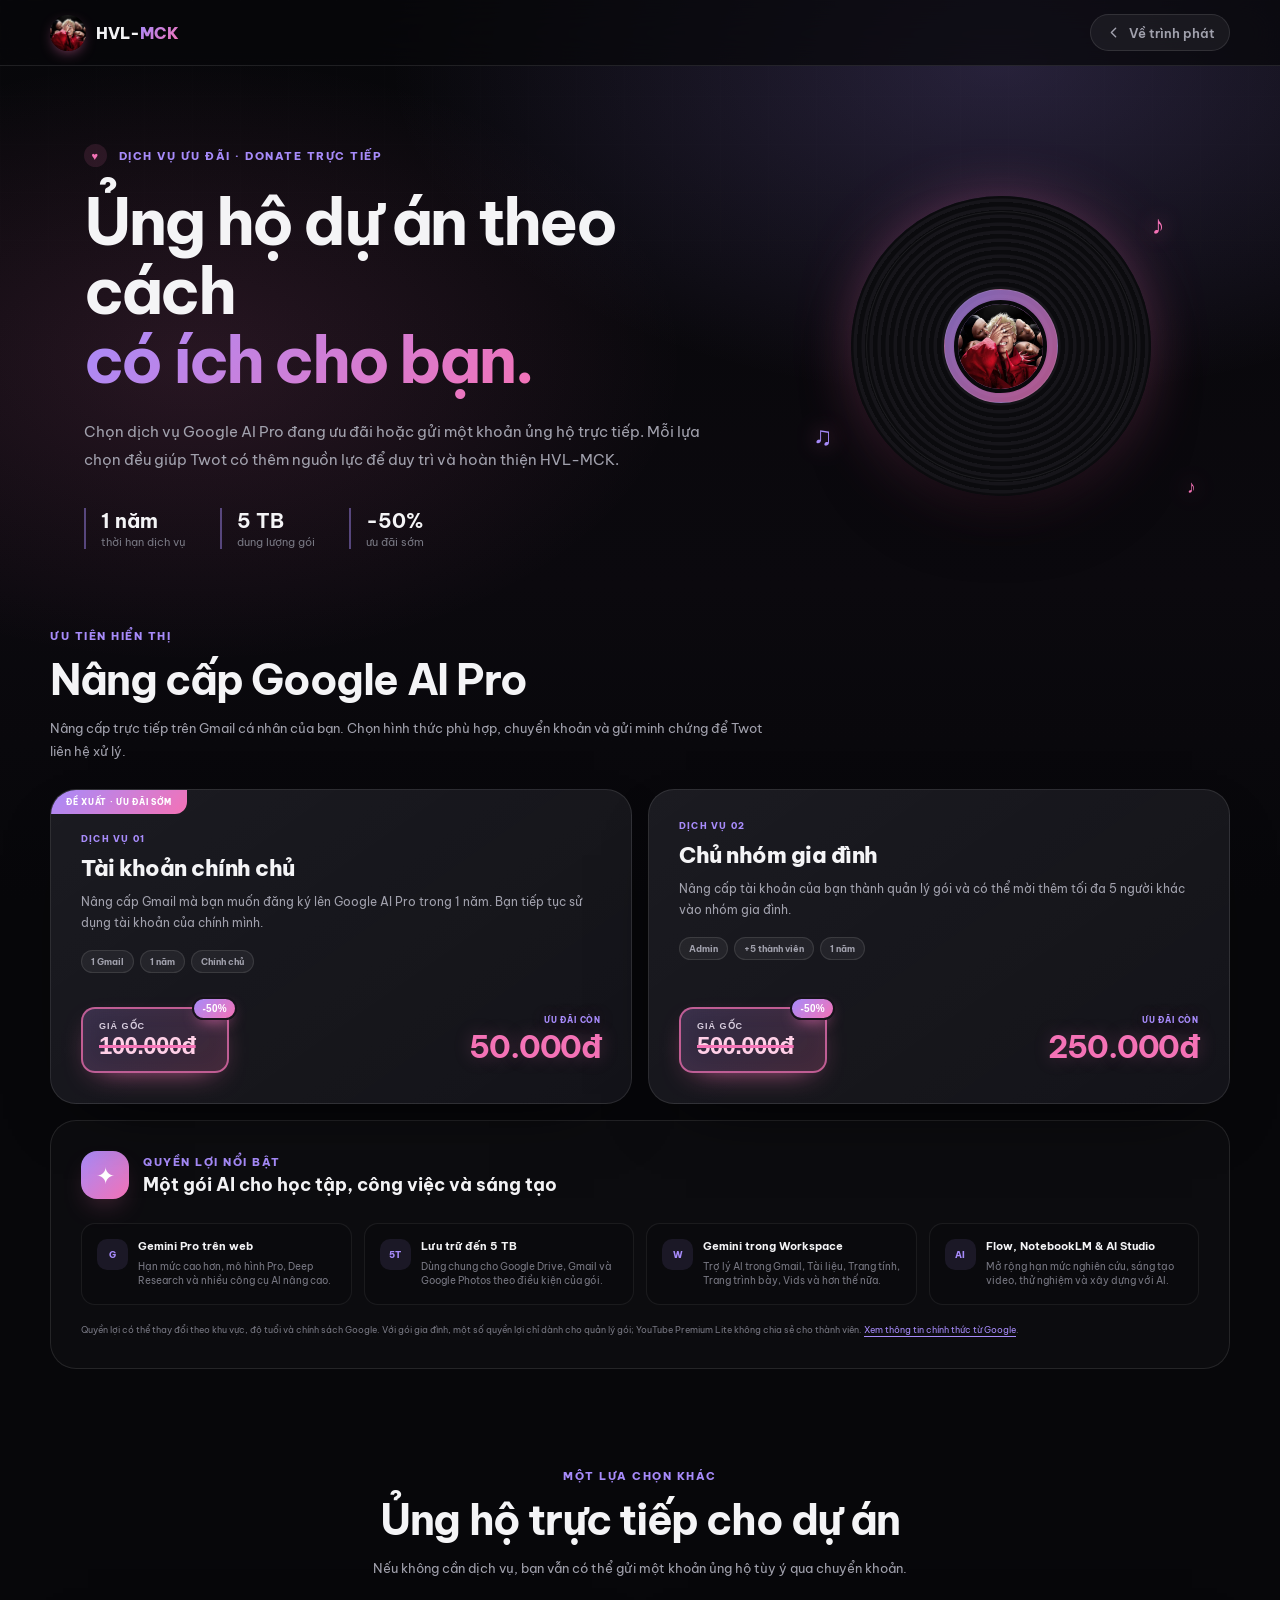
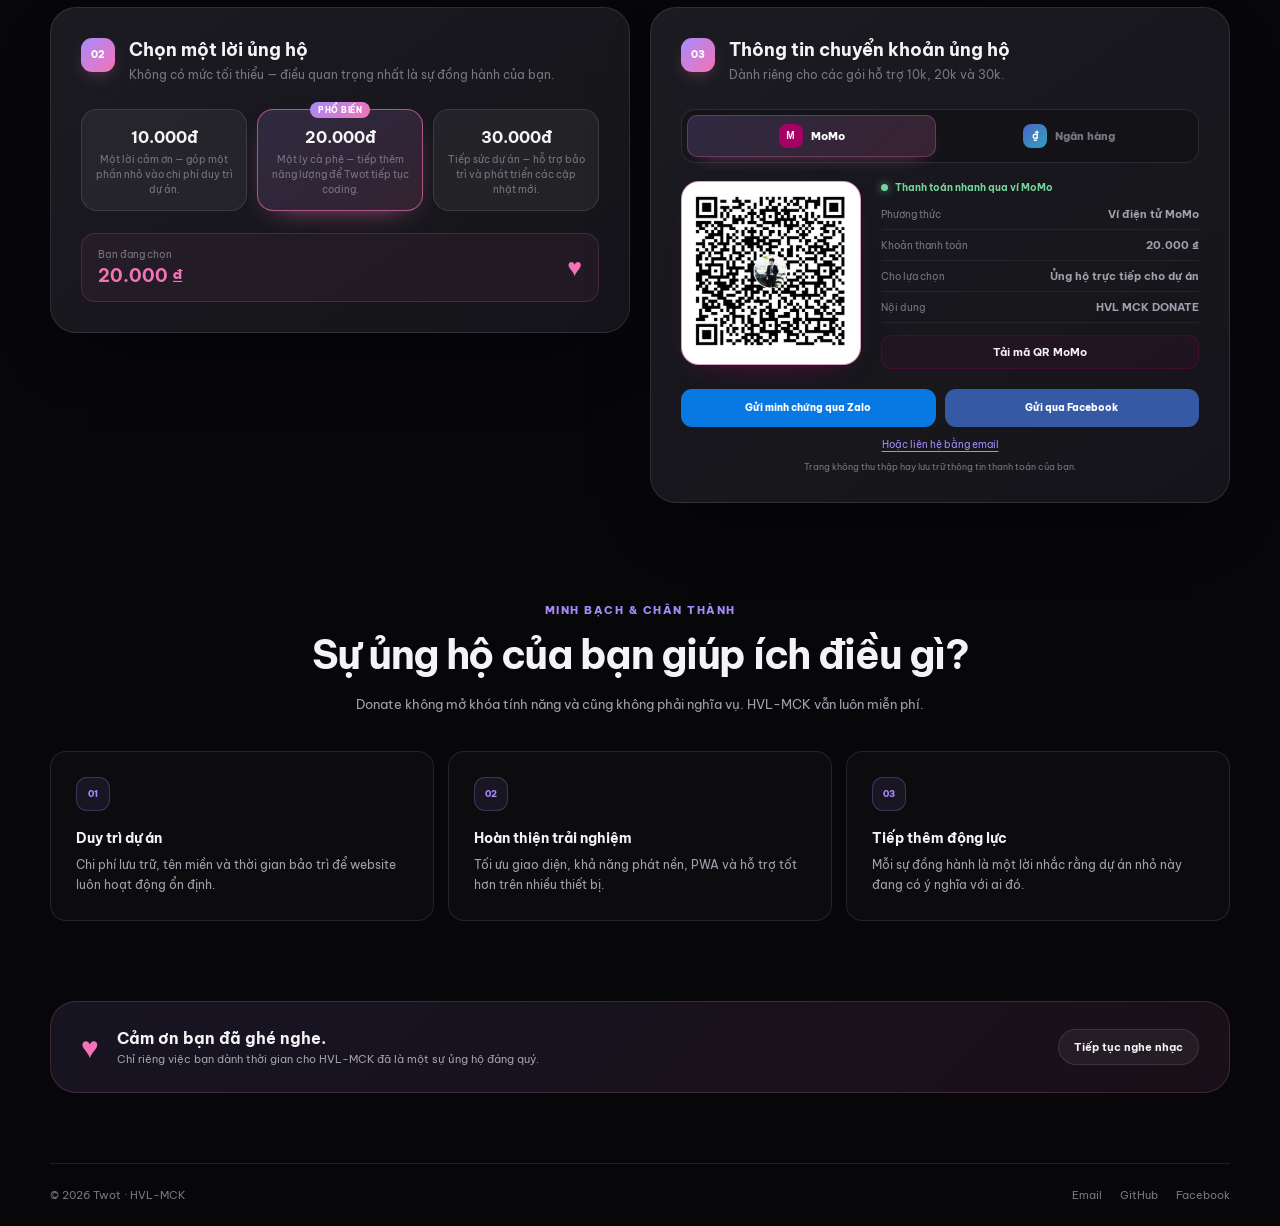
==== commit f9d37ea3: "feat: refine donate payment flow" ====
--- a/donate.html
+++ b/donate.html
@@ -81,12 +81,12 @@
         <div class="service-plans" role="group" aria-label="Chọn dịch vụ Google AI Pro">
           <button
             type="button"
-            class="service-option featured active"
+            class="service-option featured"
             data-service="personal"
             data-title="Google AI Pro — Tài khoản chính chủ"
             data-price="50000"
             data-code="AIPRO1"
-            aria-pressed="true"
+            aria-pressed="false"
           >
             <span class="service-ribbon">Đề xuất · Ưu đãi sớm</span>
             <span class="service-number">Dịch vụ 01</span>
@@ -158,51 +158,92 @@
           </p>
         </div>
 
-        <div class="order-card donate-card">
+        <div id="service-order-section" class="order-card donate-card" hidden>
           <div class="section-heading">
             <span class="step">01</span>
             <div>
               <h2>Đăng ký dịch vụ</h2>
-              <p>Kiểm tra lựa chọn, nhập Gmail cần nâng cấp rồi gửi thông tin cho Twot.</p>
-            </div>
-          </div>
-
-          <div class="order-layout">
-            <div class="order-form">
-              <label class="field-label" for="customer-email">Gmail cần nâng cấp</label>
-              <input
-                id="customer-email"
-                class="text-input"
-                type="email"
-                inputmode="email"
-                autocomplete="email"
-                placeholder="tenban@gmail.com"
-              />
-              <p class="field-hint">Chỉ cần địa chỉ Gmail. Không gửi mật khẩu, mã OTP hay mã khôi phục.</p>
-
-              <div class="service-summary" aria-live="polite">
-                <div>
-                  <span>Dịch vụ đã chọn</span>
-                  <strong id="selected-service-name">Google AI Pro — Tài khoản chính chủ</strong>
+              <p>Kiểm tra dịch vụ, quyền lợi nhận được và thông tin thanh toán.</p>
+            </div>
+          </div>
+
+          <div class="service-summary" aria-live="polite">
+            <div>
+              <span>Dịch vụ đã chọn</span>
+              <strong id="selected-service-name">Google AI Pro — Tài khoản chính chủ</strong>
+            </div>
+            <strong id="selected-service-price">50.000 ₫</strong>
+          </div>
+
+          <section class="selected-benefits" aria-labelledby="selected-benefits-title">
+            <div class="selected-benefits-head">
+              <span class="gemini-mark small" aria-hidden="true">✦</span>
+              <div><span class="eyebrow">Đi kèm dịch vụ</span><h3 id="selected-benefits-title">Tiện ích bạn sẽ nhận được</h3></div>
+            </div>
+            <ul class="selected-benefits-list">
+              <li id="selected-plan-benefit"><strong>Tài khoản chính chủ</strong><span>Nâng cấp trực tiếp trên Gmail của bạn trong thời hạn 1 năm.</span></li>
+              <li><strong>Gemini Pro trên web</strong><span>Hạn mức cao hơn, mô hình Pro và Deep Research.</span></li>
+              <li><strong>Dung lượng đến 5 TB</strong><span>Dùng cho Google Drive, Gmail và Google Photos theo điều kiện gói.</span></li>
+              <li><strong>Bộ công cụ AI mở rộng</strong><span>Gemini trong Workspace, Flow, NotebookLM và Google AI Studio.</span></li>
+            </ul>
+          </section>
+
+          <section id="service-payment-panel" class="service-payment-panel" aria-labelledby="service-payment-title">
+            <div class="service-payment-head">
+              <div>
+                <span class="eyebrow">Bước tiếp theo</span>
+                <h3 id="service-payment-title">Thông tin thanh toán</h3>
+              </div>
+            </div>
+
+            <div class="service-payment-methods">
+              <article class="service-method momo-method">
+                <div class="service-method-title"><span class="method-logo momo-logo">M</span><h4>Thanh toán MoMo</h4></div>
+                <p>Quét mã QR tương ứng với dịch vụ đang chọn để thanh toán qua MoMo.</p>
+                <figure class="service-qr momo-qr-frame">
+                  <img id="service-momo-qr" src="images/50k_momo.jpg" alt="Mã QR MoMo thanh toán dịch vụ Google AI Pro 50.000 đồng" />
+                  <figcaption>QR MoMo · Gói <span id="service-momo-caption">50.000 ₫</span></figcaption>
+                </figure>
+                <div class="momo-phone-row">
+                  <div><span>Số điện thoại MoMo</span><strong>0369861439</strong></div>
+                  <button id="copy-service-momo-phone" class="inline-copy-btn" type="button" aria-label="Sao chép số điện thoại MoMo 0369861439">Sao chép</button>
                 </div>
-                <strong id="selected-service-price">50.000 ₫</strong>
-              </div>
-
-              <div class="order-actions">
-                <a class="primary-btn compact" href="#payment-card">Xem thông tin chuyển khoản</a>
-                <button id="copy-order" class="secondary-btn compact" type="button">Sao chép nội dung đơn</button>
-              </div>
-            </div>
-
-            <ol class="order-steps">
-              <li><span>1</span><div><strong>Chọn dịch vụ</strong><p>Chọn tài khoản chính chủ hoặc gói chủ nhóm gia đình.</p></div></li>
-              <li><span>2</span><div><strong>Chuyển khoản</strong><p>Chuyển đúng số tiền và ghi nội dung được tạo bên dưới.</p></div></li>
-              <li><span>3</span><div><strong>Gửi minh chứng</strong><p>Gửi ảnh giao dịch qua Zalo hoặc Facebook để được liên hệ nâng cấp.</p></div></li>
-            </ol>
-          </div>
+                <div class="method-amount"><span>Cần thanh toán</span><strong id="service-momo-price">50.000 ₫</strong></div>
+                <a id="download-service-momo-qr" class="secondary-btn download-qr" href="images/50k_momo.jpg" download="HVL-MoMo-50000.jpg">Tải mã QR MoMo</a>
+              </article>
+
+              <article class="service-method bank-method">
+                <div class="service-method-title"><span class="method-logo bank-logo">₫</span><h4>Chuyển khoản ACB</h4></div>
+                <p>Quét mã QR tương ứng với dịch vụ đang chọn để chuyển khoản qua ACB.</p>
+                <figure class="service-qr bank-qr-frame">
+                  <img id="service-bank-qr" src="images/50k_ACB.jpg" alt="Mã QR ACB thanh toán dịch vụ Google AI Pro 50.000 đồng" />
+                  <figcaption>QR ACB · Gói <span id="service-bank-caption">50.000 ₫</span></figcaption>
+                </figure>
+                <dl class="bank-details service-bank-details">
+                  <div>
+                    <dt>Ngân hàng</dt>
+                    <dd><span id="service-bank-name">ACB</span><button class="inline-copy-btn compact-copy" type="button" data-copy-target="service-bank-name" aria-label="Sao chép tên ngân hàng">Sao chép</button></dd>
+                  </div>
+                  <div>
+                    <dt>Số tài khoản</dt>
+                    <dd><span id="service-bank-account">23992227</span><button class="inline-copy-btn compact-copy" type="button" data-copy-target="service-bank-account" aria-label="Sao chép số tài khoản">Sao chép</button></dd>
+                  </div>
+                  <div>
+                    <dt>Chủ tài khoản</dt>
+                    <dd><span id="service-bank-holder">Nguyễn Ngọc Tình</span><button class="inline-copy-btn compact-copy" type="button" data-copy-target="service-bank-holder" aria-label="Sao chép tên chủ tài khoản">Sao chép</button></dd>
+                  </div>
+                  <div>
+                    <dt>Số tiền</dt>
+                    <dd><span id="service-bank-price">50.000 ₫</span><button class="inline-copy-btn compact-copy" type="button" data-copy-target="service-bank-price" aria-label="Sao chép số tiền">Sao chép</button></dd>
+                  </div>
+                </dl>
+                <a id="download-service-bank-qr" class="secondary-btn download-qr bank-download" href="images/50k_ACB.jpg" download="HVL-ACB-50000.jpg">Tải mã QR ACB</a>
+              </article>
+            </div>
+          </section>
 
           <div class="contact-strip">
-            <div><strong>Gửi minh chứng sau khi chuyển khoản</strong><span>Twot sẽ liên hệ để xác nhận Gmail và xử lý dịch vụ.</span></div>
+            <div><strong>Gửi minh chứng sau khi chuyển khoản</strong><span>Twot sẽ liên hệ để xác nhận đơn đăng ký và nhận Gmail cần nâng cấp.</span></div>
             <a class="contact-btn zalo" href="https://zalo.me/0369861439" target="_blank" rel="noopener">Zalo · 0369 861 439</a>
             <a class="contact-btn facebook" href="https://www.facebook.com/nguyen.tinh.754402" target="_blank" rel="noopener">Facebook</a>
           </div>
@@ -216,7 +257,7 @@
       <section class="direct-section" aria-labelledby="direct-title">
         <div class="services-heading compact-heading">
           <p class="eyebrow">Một lựa chọn khác</p>
-          <h2 id="direct-title">Ủng hộ trực tiếp cho HVL-MCK</h2>
+          <h2 id="direct-title">Ủng hộ trực tiếp cho dự án</h2>
           <p>Nếu không cần dịch vụ, bạn vẫn có thể gửi một khoản ủng hộ tùy ý qua chuyển khoản.</p>
         </div>
 
@@ -231,47 +272,25 @@
           </div>
 
           <div class="amount-grid" role="group" aria-label="Chọn số tiền donate">
-            <button type="button" class="amount-option" data-amount="20000" aria-pressed="false">
+            <button type="button" class="amount-option" data-amount="10000" aria-pressed="false">
+              <strong>10.000đ</strong>
+              <span>Một lời cảm ơn — góp một phần nhỏ vào chi phí duy trì dự án.</span>
+            </button>
+            <button type="button" class="amount-option active" data-amount="20000" aria-pressed="true">
+              <span class="popular">Phổ biến</span>
               <strong>20.000đ</strong>
-              <span>Một ly cà phê</span>
+              <span>Một ly cà phê — tiếp thêm năng lượng để Twot tiếp tục coding.</span>
             </button>
-            <button type="button" class="amount-option active" data-amount="50000" aria-pressed="true">
-              <span class="popular">Phổ biến</span>
-              <strong>50.000đ</strong>
-              <span>Tiếp sức coding</span>
+            <button type="button" class="amount-option" data-amount="30000" aria-pressed="false">
+              <strong>30.000đ</strong>
+              <span>Tiếp sức dự án — hỗ trợ bảo trì và phát triển các cập nhật mới.</span>
             </button>
-            <button type="button" class="amount-option" data-amount="100000" aria-pressed="false">
-              <strong>100.000đ</strong>
-              <span>Fan cứng HVL</span>
-            </button>
-          </div>
-
-          <label class="field-label" for="custom-amount">Hoặc nhập số tiền khác</label>
-          <div class="amount-input-wrap">
-            <input
-              id="custom-amount"
-              type="text"
-              inputmode="numeric"
-              autocomplete="off"
-              placeholder="Ví dụ: 200.000"
-              aria-describedby="amount-hint"
-            />
-            <span>VND</span>
-          </div>
-          <p id="amount-hint" class="field-hint">Chỉ nhập chữ số, không cần nhập dấu chấm.</p>
-
-          <label class="field-label" for="donate-message">Lời nhắn cho Twot <span>(không bắt buộc)</span></label>
-          <textarea
-            id="donate-message"
-            rows="3"
-            maxlength="240"
-            placeholder="Viết vài lời động viên..."
-          ></textarea>
+          </div>
 
           <div class="donate-summary" aria-live="polite">
             <div>
               <span>Bạn đang chọn</span>
-              <strong id="selected-amount">50.000 ₫</strong>
+              <strong id="selected-amount">20.000 ₫</strong>
             </div>
             <span class="summary-heart" aria-hidden="true">♥</span>
           </div>
@@ -281,43 +300,87 @@
           <div class="section-heading">
             <span class="step">03</span>
             <div>
-              <h2>Thông tin chuyển khoản</h2>
-              <p>Dùng cho cả đăng ký dịch vụ và ủng hộ trực tiếp.</p>
-            </div>
-          </div>
-
-          <div class="payment-body">
-            <div class="qr-frame">
-              <img id="donate-qr" alt="Mã QR chuyển khoản" hidden />
-              <div id="qr-placeholder" class="qr-placeholder">
-                <svg viewBox="0 0 24 24" width="38" height="38" fill="none" stroke="currentColor" stroke-width="1.6" stroke-linecap="round" stroke-linejoin="round" aria-hidden="true">
-                  <rect x="3" y="3" width="7" height="7" rx="1" />
-                  <rect x="14" y="3" width="7" height="7" rx="1" />
-                  <rect x="3" y="14" width="7" height="7" rx="1" />
-                  <path d="M14 14h3v3h-3zM18 18h3v3h-3zM18 14h3M14 18v3" />
-                </svg>
-                <strong>QR đang cập nhật</strong>
-                <span>Liên hệ Twot để nhận thông tin</span>
+              <h2>Thông tin chuyển khoản ủng hộ</h2>
+              <p>Dành riêng cho các gói hỗ trợ 10k, 20k và 30k.</p>
+            </div>
+          </div>
+
+          <div class="payment-tabs" role="tablist" aria-label="Phương thức thanh toán">
+            <button id="momo-tab" class="payment-tab active" type="button" role="tab" data-method="momo" aria-selected="true" aria-controls="momo-panel">
+              <span class="method-logo momo-logo" aria-hidden="true">M</span>
+              MoMo
+            </button>
+            <button id="bank-tab" class="payment-tab" type="button" role="tab" data-method="bank" aria-selected="false" aria-controls="bank-panel" tabindex="-1">
+              <span class="method-logo bank-logo" aria-hidden="true">₫</span>
+              Ngân hàng
+            </button>
+          </div>
+
+          <div id="momo-panel" class="payment-method-panel" role="tabpanel" aria-labelledby="momo-tab">
+            <div class="payment-body">
+              <div class="qr-frame momo-qr-frame">
+                <img id="momo-qr" alt="Mã QR MoMo theo gói ủng hộ" hidden />
+                <div id="momo-placeholder" class="qr-placeholder momo-placeholder">
+                  <svg viewBox="0 0 24 24" width="38" height="38" fill="none" stroke="currentColor" stroke-width="1.6" stroke-linecap="round" stroke-linejoin="round" aria-hidden="true">
+                    <rect x="3" y="3" width="7" height="7" rx="1" />
+                    <rect x="14" y="3" width="7" height="7" rx="1" />
+                    <rect x="3" y="14" width="7" height="7" rx="1" />
+                    <path d="M14 14h3v3h-3zM18 18h3v3h-3zM18 14h3M14 18v3" />
+                  </svg>
+                  <strong id="momo-placeholder-title">QR dịch vụ đang cập nhật</strong>
+                  <span id="momo-placeholder-text">Liên hệ Twot để nhận QR đúng số tiền</span>
+                </div>
               </div>
-            </div>
-
-            <div class="bank-panel">
-              <div class="config-status" id="config-status">
-                <span></span> Chưa cấu hình tài khoản nhận donate
+
+              <div class="payment-details">
+                <div class="config-status ready momo-status">
+                  <span></span> Thanh toán nhanh qua ví MoMo
+                </div>
+                <dl class="bank-details">
+                  <div><dt>Phương thức</dt><dd>Ví điện tử MoMo</dd></div>
+                  <div><dt>Khoản thanh toán</dt><dd id="momo-amount">50.000 ₫</dd></div>
+                  <div><dt>Cho lựa chọn</dt><dd id="momo-choice">Google AI Pro — Tài khoản chính chủ</dd></div>
+                  <div><dt>Nội dung</dt><dd id="momo-note">HVL AIPRO1 GMAIL</dd></div>
+                </dl>
+                <a id="download-momo-qr" class="secondary-btn download-qr" href="#" download hidden>Tải mã QR MoMo</a>
               </div>
-              <dl class="bank-details">
-                <div><dt>Ngân hàng</dt><dd id="bank-name">Đang cập nhật</dd></div>
-                <div><dt>Số tài khoản</dt><dd id="bank-account">Đang cập nhật</dd></div>
-                <div><dt>Chủ tài khoản</dt><dd id="bank-holder">TWOT</dd></div>
-                <div><dt>Nội dung</dt><dd id="transfer-note">HVL MCK DONATE</dd></div>
-              </dl>
-              <button id="copy-account" class="secondary-btn" type="button" disabled>
-                <svg viewBox="0 0 24 24" width="16" height="16" fill="none" stroke="currentColor" stroke-width="2" stroke-linecap="round" stroke-linejoin="round" aria-hidden="true">
-                  <rect x="9" y="9" width="11" height="11" rx="2" />
-                  <path d="M5 15H4a2 2 0 0 1-2-2V4a2 2 0 0 1 2-2h9a2 2 0 0 1 2 2v1" />
-                </svg>
-                Sao chép số tài khoản
-              </button>
+            </div>
+          </div>
+
+          <div id="bank-panel" class="payment-method-panel" role="tabpanel" aria-labelledby="bank-tab" hidden>
+            <div class="payment-body">
+              <div class="qr-frame">
+                <img id="donate-qr" alt="Mã QR chuyển khoản ngân hàng" hidden />
+                <div id="qr-placeholder" class="qr-placeholder">
+                  <svg viewBox="0 0 24 24" width="38" height="38" fill="none" stroke="currentColor" stroke-width="1.6" stroke-linecap="round" stroke-linejoin="round" aria-hidden="true">
+                    <rect x="3" y="3" width="7" height="7" rx="1" />
+                    <rect x="14" y="3" width="7" height="7" rx="1" />
+                    <rect x="3" y="14" width="7" height="7" rx="1" />
+                    <path d="M14 14h3v3h-3zM18 18h3v3h-3zM18 14h3M14 18v3" />
+                  </svg>
+                  <strong id="bank-placeholder-title">QR dịch vụ đang cập nhật</strong>
+                  <span id="bank-placeholder-text">Có thể chuyển khoản thủ công bằng thông tin bên cạnh</span>
+                </div>
+              </div>
+
+              <div class="payment-details">
+                <div class="config-status" id="config-status">
+                  <span></span> Tài khoản ACB đã sẵn sàng
+                </div>
+                <dl class="bank-details">
+                  <div><dt>Ngân hàng</dt><dd id="bank-name">ACB</dd></div>
+                  <div><dt>Số tài khoản</dt><dd id="bank-account">23992227</dd></div>
+                  <div><dt>Chủ tài khoản</dt><dd id="bank-holder">Nguyễn Ngọc Tình</dd></div>
+                </dl>
+                <button id="copy-account" class="secondary-btn" type="button" disabled>
+                  <svg viewBox="0 0 24 24" width="16" height="16" fill="none" stroke="currentColor" stroke-width="2" stroke-linecap="round" stroke-linejoin="round" aria-hidden="true">
+                    <rect x="9" y="9" width="11" height="11" rx="2" />
+                    <path d="M5 15H4a2 2 0 0 1-2-2V4a2 2 0 0 1 2-2h9a2 2 0 0 1 2 2v1" />
+                  </svg>
+                  Sao chép số tài khoản
+                </button>
+                <a id="download-bank-qr" class="secondary-btn download-qr bank-download" href="#" download hidden>Tải mã QR ngân hàng</a>
+              </div>
             </div>
           </div>
 
--- a/css/donate.css
+++ b/css/donate.css
@@ -24,7 +24,7 @@
   overflow-x: hidden;
   -webkit-tap-highlight-color: transparent;
 }
-button, input, textarea { font: inherit; }
+button, input { font: inherit; }
 button, a { -webkit-tap-highlight-color: transparent; }
 button { color: inherit; }
 a { color: inherit; }
@@ -183,24 +183,45 @@
 .service-fineprint { margin-top: 18px; color: var(--faint); font-size: 9px; line-height: 1.65; }
 .service-fineprint a { color: var(--purple); text-underline-offset: 3px; }
 .order-card { margin-top: 16px; }
-.order-layout { display: grid; grid-template-columns: minmax(0, 1.15fr) minmax(280px, .85fr); gap: 28px; }
-.text-input {
-  width: 100%; height: 46px; padding: 0 14px; border: 1px solid var(--border); border-radius: 13px; outline: none;
-  color: var(--text); background: rgba(0,0,0,.18); transition: border-color .15s, box-shadow .15s;
-}
-.text-input:focus { border-color: rgba(167,139,250,.65); box-shadow: 0 0 0 3px rgba(167,139,250,.12); }
 .service-summary { margin-top: 19px; padding: 14px 16px; display: flex; align-items: center; justify-content: space-between; gap: 18px; border: 1px solid rgba(167,139,250,.2); border-radius: 14px; background: rgba(167,139,250,.055); }
 .service-summary > div { display: flex; flex-direction: column; gap: 4px; min-width: 0; }
 .service-summary span { color: var(--faint); font-size: 9px; }
 .service-summary > div strong { overflow: hidden; color: var(--text); font-size: 11px; white-space: nowrap; text-overflow: ellipsis; }
 .service-summary > strong { flex: 0 0 auto; color: var(--pink); font-size: 17px; }
-.order-actions { display: flex; gap: 9px; margin-top: 13px; }
-.primary-btn.compact, .secondary-btn.compact { width: auto; min-height: 41px; margin-top: 0; flex: 1 1 0; }
-.order-steps { display: flex; flex-direction: column; gap: 15px; list-style: none; }
-.order-steps li { display: flex; align-items: flex-start; gap: 11px; }
-.order-steps li > span { flex: 0 0 auto; display: grid; place-items: center; width: 28px; height: 28px; border: 1px solid rgba(167,139,250,.25); border-radius: 9px; color: var(--purple); background: rgba(167,139,250,.08); font-size: 9px; font-weight: 800; }
-.order-steps strong { display: block; font-size: 11px; }
-.order-steps p { margin-top: 3px; color: var(--faint); font-size: 9.5px; line-height: 1.55; }
+.selected-benefits { margin-top: 16px; padding: 22px; border: 1px solid var(--border); border-radius: 17px; background: rgba(255,255,255,.025); }
+.selected-benefits-head { display: flex; align-items: center; gap: 12px; }
+.gemini-mark.small { width: 39px; height: 39px; border-radius: 13px; font-size: 18px; }
+.selected-benefits-head h3 { margin-top: 3px; font-size: 15px; }
+.selected-benefits-list { margin-top: 18px; display: grid; grid-template-columns: repeat(2, minmax(0, 1fr)); gap: 9px; list-style: none; }
+.selected-benefits-list li { min-width: 0; padding: 13px 14px; display: flex; flex-direction: column; gap: 5px; border: 1px solid rgba(255,255,255,.065); border-radius: 12px; background: rgba(0,0,0,.13); }
+.selected-benefits-list strong { font-size: 10.5px; }
+.selected-benefits-list span { color: var(--faint); font-size: 9.5px; line-height: 1.55; }
+.service-payment-panel { margin-top: 26px; padding: 24px; border: 1px solid rgba(167,139,250,.27); border-radius: 18px; background: linear-gradient(145deg, rgba(167,139,250,.08), rgba(244,114,182,.045)); scroll-margin-top: 85px; }
+.service-payment-head { display: flex; align-items: flex-start; justify-content: space-between; gap: 18px; }
+.service-payment-head h3 { margin-top: 5px; font-size: 17px; }
+.service-payment-methods { display: grid; grid-template-columns: repeat(2, minmax(0, 1fr)); gap: 12px; margin-top: 18px; }
+.service-method { min-width: 0; padding: 18px; border: 1px solid var(--border); border-radius: 15px; background: rgba(0,0,0,.13); }
+.service-method-title { display: flex; align-items: center; gap: 9px; }
+.service-method-title h4 { font-size: 12px; }
+.service-method > p { margin-top: 13px; color: var(--dim); font-size: 9.5px; line-height: 1.6; }
+.service-qr { width: min(210px, 100%); margin: 16px auto 0; padding: 9px; border: 1px solid var(--border); border-radius: 16px; background: #fff; }
+.service-qr img { display: block; width: 100%; aspect-ratio: 1; border-radius: 9px; object-fit: contain; }
+.service-qr figcaption { margin: 8px 0 1px; color: #77717e; font-size: 8.5px; font-weight: 700; text-align: center; }
+.service-qr.momo-qr-frame { border-color: rgba(165,0,100,.38); }
+.service-qr.bank-qr-frame { border-color: rgba(77,101,200,.35); box-shadow: 0 12px 30px -22px rgba(77,101,200,.85); }
+.momo-phone-row { margin-top: 15px; padding: 10px 12px; display: flex; align-items: center; justify-content: space-between; gap: 12px; border: 1px solid rgba(165,0,100,.2); border-radius: 11px; background: rgba(165,0,100,.07); }
+.momo-phone-row > div { min-width: 0; display: flex; flex-direction: column; gap: 3px; }
+.momo-phone-row span { color: var(--faint); font-size: 9px; }
+.momo-phone-row strong { font-size: 11px; letter-spacing: .35px; }
+.inline-copy-btn { flex: 0 0 auto; min-height: 31px; padding: 7px 10px; border: 1px solid rgba(244,114,182,.3); border-radius: 9px; color: #fff; background: rgba(165,0,100,.34); cursor: pointer; font-size: 9px; font-weight: 800; transition: filter .15s, transform .15s; }
+.inline-copy-btn:hover { filter: brightness(1.15); transform: translateY(-1px); }
+.inline-copy-btn.compact-copy { min-height: 27px; padding: 5px 8px; border-color: rgba(77,101,200,.3); background: rgba(77,101,200,.23); font-size: 8px; }
+.method-amount { margin: 15px 0 12px; padding: 10px 12px; display: flex; align-items: center; justify-content: space-between; gap: 12px; border-radius: 11px; background: rgba(165,0,100,.08); }
+.method-amount span { color: var(--faint); font-size: 9px; }
+.method-amount strong { color: var(--pink); font-size: 15px; }
+.service-method .contact-btn { width: 100%; }
+.service-bank-details { margin-top: 13px; }
+.service-bank-details dd { display: inline-flex; align-items: center; justify-content: flex-end; gap: 8px; }
 .contact-strip { margin-top: 25px; padding: 16px; display: grid; grid-template-columns: minmax(0, 1fr) auto auto; align-items: center; gap: 10px; border: 1px solid var(--border); border-radius: 15px; background: var(--elevated); }
 .contact-strip > div { min-width: 0; display: flex; flex-direction: column; gap: 3px; }
 .contact-strip > div strong { font-size: 11px; }
@@ -225,22 +246,10 @@
   background: var(--elevated); transition: border-color .15s, background .15s, transform .15s, box-shadow .15s;
 }
 .amount-option strong { font-size: 16px; }
-.amount-option > span:not(.popular) { color: var(--faint); font-size: 10.5px; }
+.amount-option > span:not(.popular) { max-width: 175px; color: var(--faint); font-size: 10px; line-height: 1.5; text-align: center; }
 .amount-option:hover { transform: translateY(-2px); border-color: rgba(167,139,250,.45); background: var(--hover); }
 .amount-option.active { border-color: rgba(244,114,182,.65); background: linear-gradient(145deg, rgba(167,139,250,.16), rgba(244,114,182,.13)); box-shadow: 0 10px 30px -18px rgba(244,114,182,.9); }
 .popular { position: absolute; top: -8px; padding: 3px 8px; border-radius: 999px; background: var(--gradient); color: #fff; font-size: 8px; font-weight: 800; letter-spacing: .5px; text-transform: uppercase; }
-.field-label { display: block; margin: 22px 0 8px; color: var(--dim); font-size: 11.5px; font-weight: 700; }
-.field-label span { color: var(--faint); font-weight: 400; }
-.amount-input-wrap { position: relative; }
-.amount-input-wrap input, textarea {
-  width: 100%; border: 1px solid var(--border); border-radius: 13px; outline: none;
-  background: rgba(0,0,0,.18); color: var(--text); transition: border-color .15s, box-shadow .15s;
-}
-.amount-input-wrap input { height: 46px; padding: 0 64px 0 14px; }
-.amount-input-wrap > span { position: absolute; top: 50%; right: 14px; transform: translateY(-50%); color: var(--faint); font-size: 10.5px; font-weight: 800; }
-textarea { padding: 12px 14px; resize: vertical; min-height: 84px; line-height: 1.55; }
-.amount-input-wrap input:focus, textarea:focus { border-color: rgba(167,139,250,.65); box-shadow: 0 0 0 3px rgba(167,139,250,.12); }
-.field-hint { margin-top: 6px; color: var(--faint); font-size: 9.5px; }
 .donate-summary { margin-top: 22px; padding: 14px 16px; display: flex; align-items: center; justify-content: space-between; border: 1px solid rgba(244,114,182,.18); border-radius: 14px; background: rgba(244,114,182,.055); }
 .donate-summary div { display: flex; flex-direction: column; gap: 3px; }
 .donate-summary div span { color: var(--faint); font-size: 10px; }
@@ -248,8 +257,17 @@
 .summary-heart { color: var(--pink); font-size: 25px; animation: pulse 1.8s ease-in-out infinite; }
 @keyframes pulse { 50% { transform: scale(1.14); } }
 
+.payment-tabs { display: grid; grid-template-columns: 1fr 1fr; gap: 8px; padding: 5px; border: 1px solid var(--border); border-radius: 14px; background: rgba(0,0,0,.18); }
+.payment-tab { min-height: 42px; display: inline-flex; align-items: center; justify-content: center; gap: 8px; border: 1px solid transparent; border-radius: 10px; color: var(--faint); background: transparent; cursor: pointer; font-size: 11px; font-weight: 800; transition: color .15s, border-color .15s, background .15s, box-shadow .15s; }
+.payment-tab:hover { color: var(--text); background: var(--elevated); }
+.payment-tab.active { color: #fff; border-color: rgba(244,114,182,.28); background: linear-gradient(135deg, rgba(167,139,250,.18), rgba(244,114,182,.17)); box-shadow: 0 8px 20px -15px rgba(244,114,182,.9); }
+.method-logo { display: grid; place-items: center; width: 24px; height: 24px; border-radius: 8px; color: #fff; font-size: 10px; font-weight: 900; }
+.momo-logo { background: #a50064; }
+.bank-logo { background: linear-gradient(135deg, #4d65c8, #30a2b8); }
+.payment-method-panel { margin-top: 18px; }
 .payment-body { display: grid; grid-template-columns: 180px minmax(0, 1fr); gap: 20px; }
 .qr-frame { aspect-ratio: 1; padding: 10px; border: 1px solid var(--border); border-radius: 18px; background: #fff; }
+.momo-qr-frame { border-color: rgba(165,0,100,.38); box-shadow: 0 12px 30px -22px rgba(165,0,100,.9); }
 .qr-frame img { width: 100%; height: 100%; object-fit: contain; border-radius: 9px; }
 .qr-placeholder { width: 100%; height: 100%; padding: 14px; display: flex; flex-direction: column; align-items: center; justify-content: center; text-align: center; color: #393640; border: 2px dashed #d8d4df; border-radius: 10px; background: #f5f3f7; }
 .qr-placeholder svg { color: #8d8298; margin-bottom: 8px; }
@@ -265,22 +283,16 @@
 .bank-details dd { color: var(--dim); font-size: 10.5px; font-weight: 700; text-align: right; overflow-wrap: anywhere; }
 .secondary-btn {
   width: 100%; margin-top: 12px; padding: 9px 12px; display: inline-flex; align-items: center; justify-content: center; gap: 7px;
-  border: 1px solid var(--border); border-radius: 11px; background: var(--elevated); cursor: pointer; font-size: 10.5px; font-weight: 700;
+  border: 1px solid var(--border); border-radius: 11px; background: var(--elevated); color: var(--text); cursor: pointer; font-size: 10.5px; font-weight: 700; text-decoration: none;
 }
 .secondary-btn:disabled { opacity: .38; cursor: not-allowed; }
-.primary-btn {
-  width: 100%; min-height: 47px; margin-top: 22px; padding: 11px 16px;
-  display: inline-flex; align-items: center; justify-content: center; gap: 8px;
-  border-radius: 13px; color: #fff; background: var(--gradient); text-decoration: none;
-  font-size: 12px; font-weight: 800; box-shadow: 0 14px 30px -18px rgba(244,114,182,.9);
-  transition: filter .15s, transform .15s, box-shadow .15s;
-}
-.primary-btn:hover { filter: brightness(1.08); transform: translateY(-1px); box-shadow: 0 18px 36px -18px rgba(244,114,182,1); }
+.download-qr { border-color: rgba(165,0,100,.24); background: rgba(165,0,100,.08); }
+.bank-download { border-color: rgba(77,101,200,.28); background: rgba(77,101,200,.09); }
 .privacy-note { margin-top: 10px; color: var(--faint); font-size: 9px; text-align: center; }
 
 .impact-section { padding: 100px 0 80px; }
-.impact-heading { max-width: 650px; margin: 0 auto 36px; text-align: center; }
-.impact-heading h2 { margin-top: 12px; font-size: clamp(27px, 4vw, 40px); letter-spacing: -1.3px; }
+.impact-heading { max-width: 900px; margin: 0 auto 36px; text-align: center; }
+.impact-heading h2 { margin-top: 12px; font-size: clamp(16px, 4vw, 40px); letter-spacing: -1.3px; white-space: nowrap; }
 .impact-heading > p:last-child { margin-top: 13px; color: var(--dim); font-size: 13px; line-height: 1.7; }
 .impact-grid { display: grid; grid-template-columns: repeat(3, minmax(0, 1fr)); gap: 14px; }
 .impact-grid article { padding: 25px; border: 1px solid var(--border); border-radius: var(--radius-md); background: rgba(255,255,255,.025); }
@@ -307,7 +319,6 @@
   .hero-art { min-height: 300px; order: -1; }
   .vinyl { width: 250px; }
   .benefit-grid { grid-template-columns: repeat(2, minmax(0, 1fr)); }
-  .order-layout { grid-template-columns: 1fr; }
   .contact-strip { grid-template-columns: 1fr 1fr; }
   .contact-strip > div { grid-column: 1 / -1; }
   .donate-layout { grid-template-columns: 1fr; }
@@ -338,8 +349,11 @@
   .donate-card { padding: 22px 18px; }
   .service-summary { align-items: flex-start; flex-direction: column; gap: 9px; }
   .service-summary > div strong { white-space: normal; }
-  .order-actions { flex-direction: column; }
-  .primary-btn.compact, .secondary-btn.compact { width: 100%; }
+  .selected-benefits-list { grid-template-columns: 1fr; }
+  .service-payment-panel { padding: 20px 15px; }
+  .service-payment-methods { grid-template-columns: 1fr; }
+  .service-bank-details div { align-items: flex-start; }
+  .service-bank-details dd { flex-wrap: wrap; }
   .contact-strip { grid-template-columns: 1fr; }
   .contact-strip > div { grid-column: auto; }
   .contact-btn { width: 100%; }
@@ -350,6 +364,7 @@
   .payment-contacts { grid-template-columns: 1fr; }
   .qr-frame { width: min(230px, 100%); margin: 0 auto; }
   .impact-section { padding: 70px 0 60px; }
+  .impact-heading h2 { font-size: clamp(14px, 4.3vw, 25px); letter-spacing: -.7px; }
   .impact-grid { grid-template-columns: 1fr; }
   .thank-you { margin-bottom: 45px; padding: 22px; grid-template-columns: auto 1fr; }
   .thank-you a { grid-column: 1 / -1; text-align: center; }
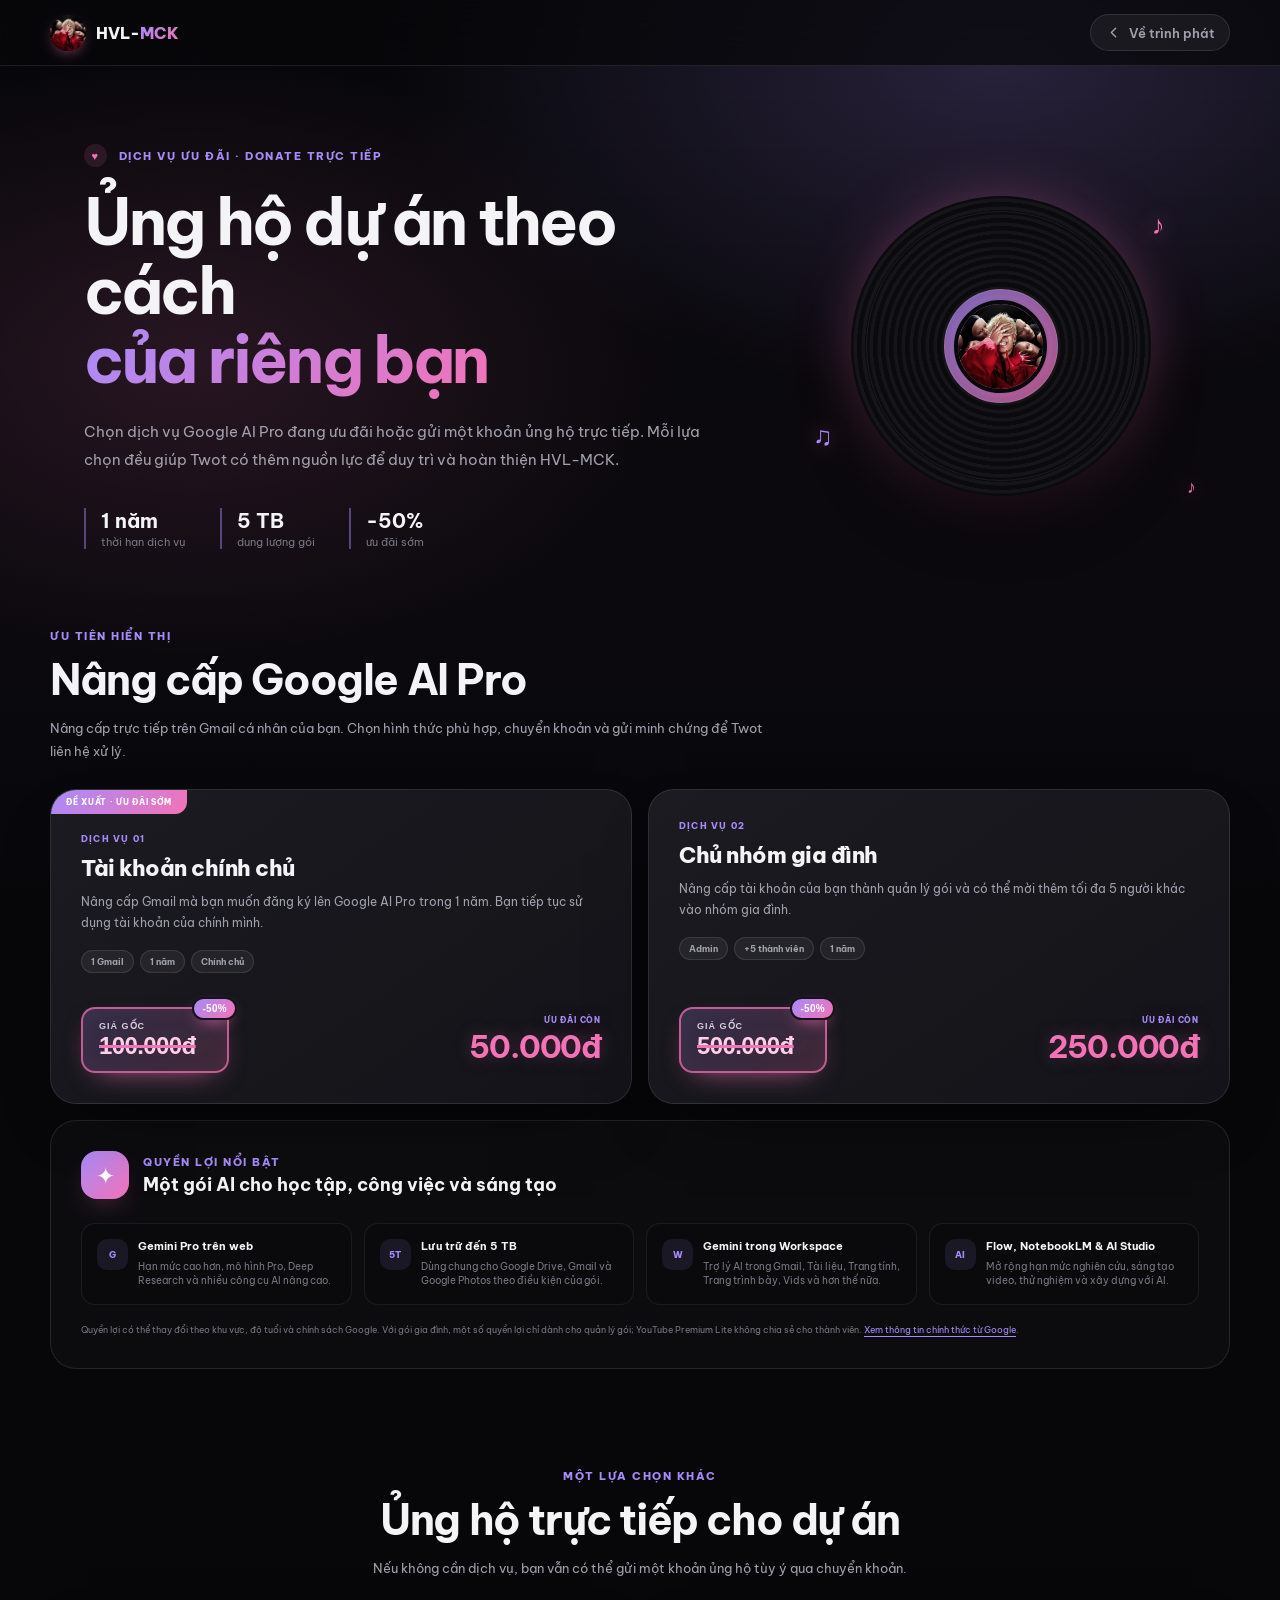
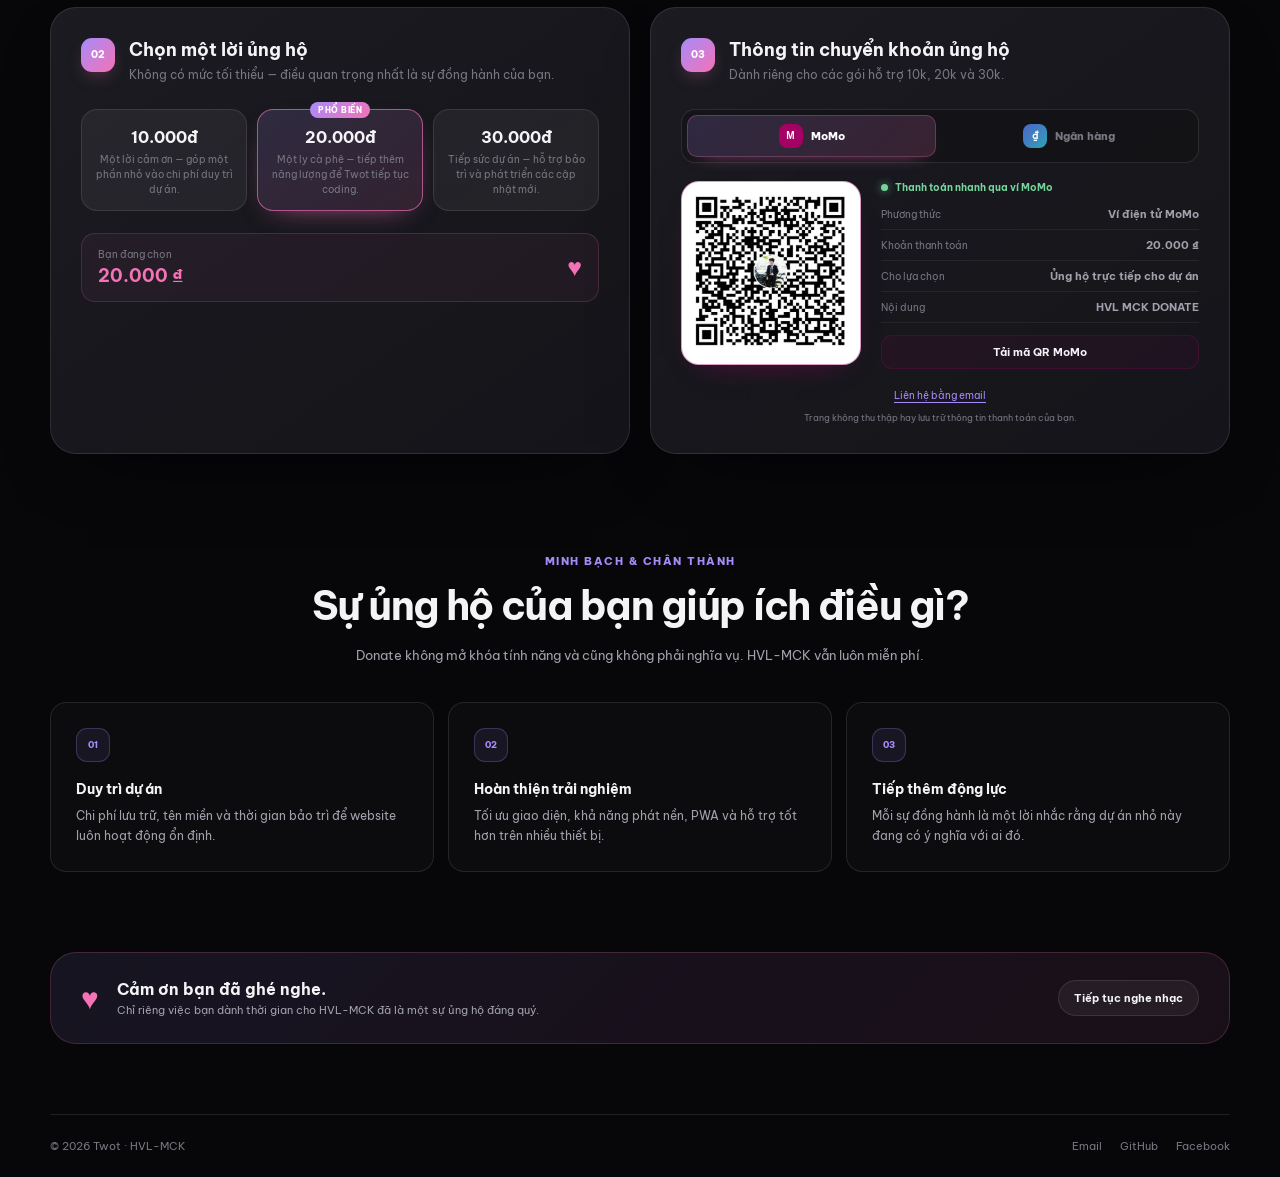
==== commit f8717f8c: "fix: publish updated donate content" ====
--- a/donate.html
+++ b/donate.html
@@ -45,7 +45,7 @@
             <span class="eyebrow-heart" aria-hidden="true">♥</span>
             Dịch vụ ưu đãi · Donate trực tiếp
           </p>
-          <h1 id="donate-title">Ủng hộ dự án theo cách<br /><span>có ích cho bạn.</span></h1>
+          <h1 id="donate-title">Ủng hộ dự án theo cách<br /><span>của riêng bạn</span></h1>
           <p class="hero-lead">
             Chọn dịch vụ Google AI Pro đang ưu đãi hoặc gửi một khoản ủng hộ trực tiếp.
             Mỗi lựa chọn đều giúp Twot có thêm nguồn lực để duy trì và hoàn thiện HVL-MCK.
@@ -384,11 +384,7 @@
             </div>
           </div>
 
-          <div class="payment-contacts">
-            <a class="contact-btn zalo" href="https://zalo.me/0369861439" target="_blank" rel="noopener">Gửi minh chứng qua Zalo</a>
-            <a class="contact-btn facebook" href="https://www.facebook.com/nguyen.tinh.754402" target="_blank" rel="noopener">Gửi qua Facebook</a>
-          </div>
-          <a id="contact-donate" class="email-contact" href="mailto:nguyenngoctinh011258@gmail.com">Hoặc liên hệ bằng email</a>
+          <a id="contact-donate" class="email-contact" href="mailto:nguyenngoctinh011258@gmail.com">Liên hệ bằng email</a>
           <p class="privacy-note">Trang không thu thập hay lưu trữ thông tin thanh toán của bạn.</p>
         </div>
       </div>
--- a/css/donate.css
+++ b/css/donate.css
@@ -94,7 +94,7 @@
 @keyframes spin { to { transform: rotate(360deg); } }
 @keyframes float { 50% { transform: translateY(-12px) rotate(8deg); } }
 
-.donate-layout { display: grid; grid-template-columns: minmax(0, 1fr) minmax(0, 1fr); gap: 20px; align-items: start; }
+.donate-layout { display: grid; grid-template-columns: minmax(0, 1fr) minmax(0, 1fr); gap: 20px; align-items: stretch; }
 .donate-card {
   padding: 30px; border: 1px solid var(--border); border-radius: var(--radius-lg);
   background: linear-gradient(145deg, rgba(255,255,255,.055), rgba(255,255,255,.025)), var(--panel);
@@ -235,8 +235,7 @@
 .direct-section { padding-top: 100px; scroll-margin-top: 85px; }
 .compact-heading { margin-left: auto; margin-right: auto; text-align: center; }
 .payment-card { scroll-margin-top: 85px; }
-.payment-contacts { display: grid; grid-template-columns: 1fr 1fr; gap: 9px; margin-top: 20px; }
-.email-contact { display: block; margin-top: 11px; color: var(--purple); font-size: 10px; text-align: center; text-underline-offset: 3px; }
+.email-contact { display: block; margin-top: 20px; color: var(--purple); font-size: 10px; text-align: center; text-underline-offset: 3px; }
 
 .amount-grid { display: grid; grid-template-columns: repeat(3, minmax(0, 1fr)); gap: 10px; }
 .amount-option {
@@ -321,7 +320,7 @@
   .benefit-grid { grid-template-columns: repeat(2, minmax(0, 1fr)); }
   .contact-strip { grid-template-columns: 1fr 1fr; }
   .contact-strip > div { grid-column: 1 / -1; }
-  .donate-layout { grid-template-columns: 1fr; }
+  .donate-layout { grid-template-columns: 1fr; align-items: start; }
 }
 @media (max-width: 600px) {
   .donate-main { width: min(100% - 24px, 1180px); }
@@ -361,7 +360,6 @@
   .amount-grid { grid-template-columns: 1fr; }
   .amount-option { min-height: 72px; }
   .payment-body { grid-template-columns: 1fr; }
-  .payment-contacts { grid-template-columns: 1fr; }
   .qr-frame { width: min(230px, 100%); margin: 0 auto; }
   .impact-section { padding: 70px 0 60px; }
   .impact-heading h2 { font-size: clamp(14px, 4.3vw, 25px); letter-spacing: -.7px; }
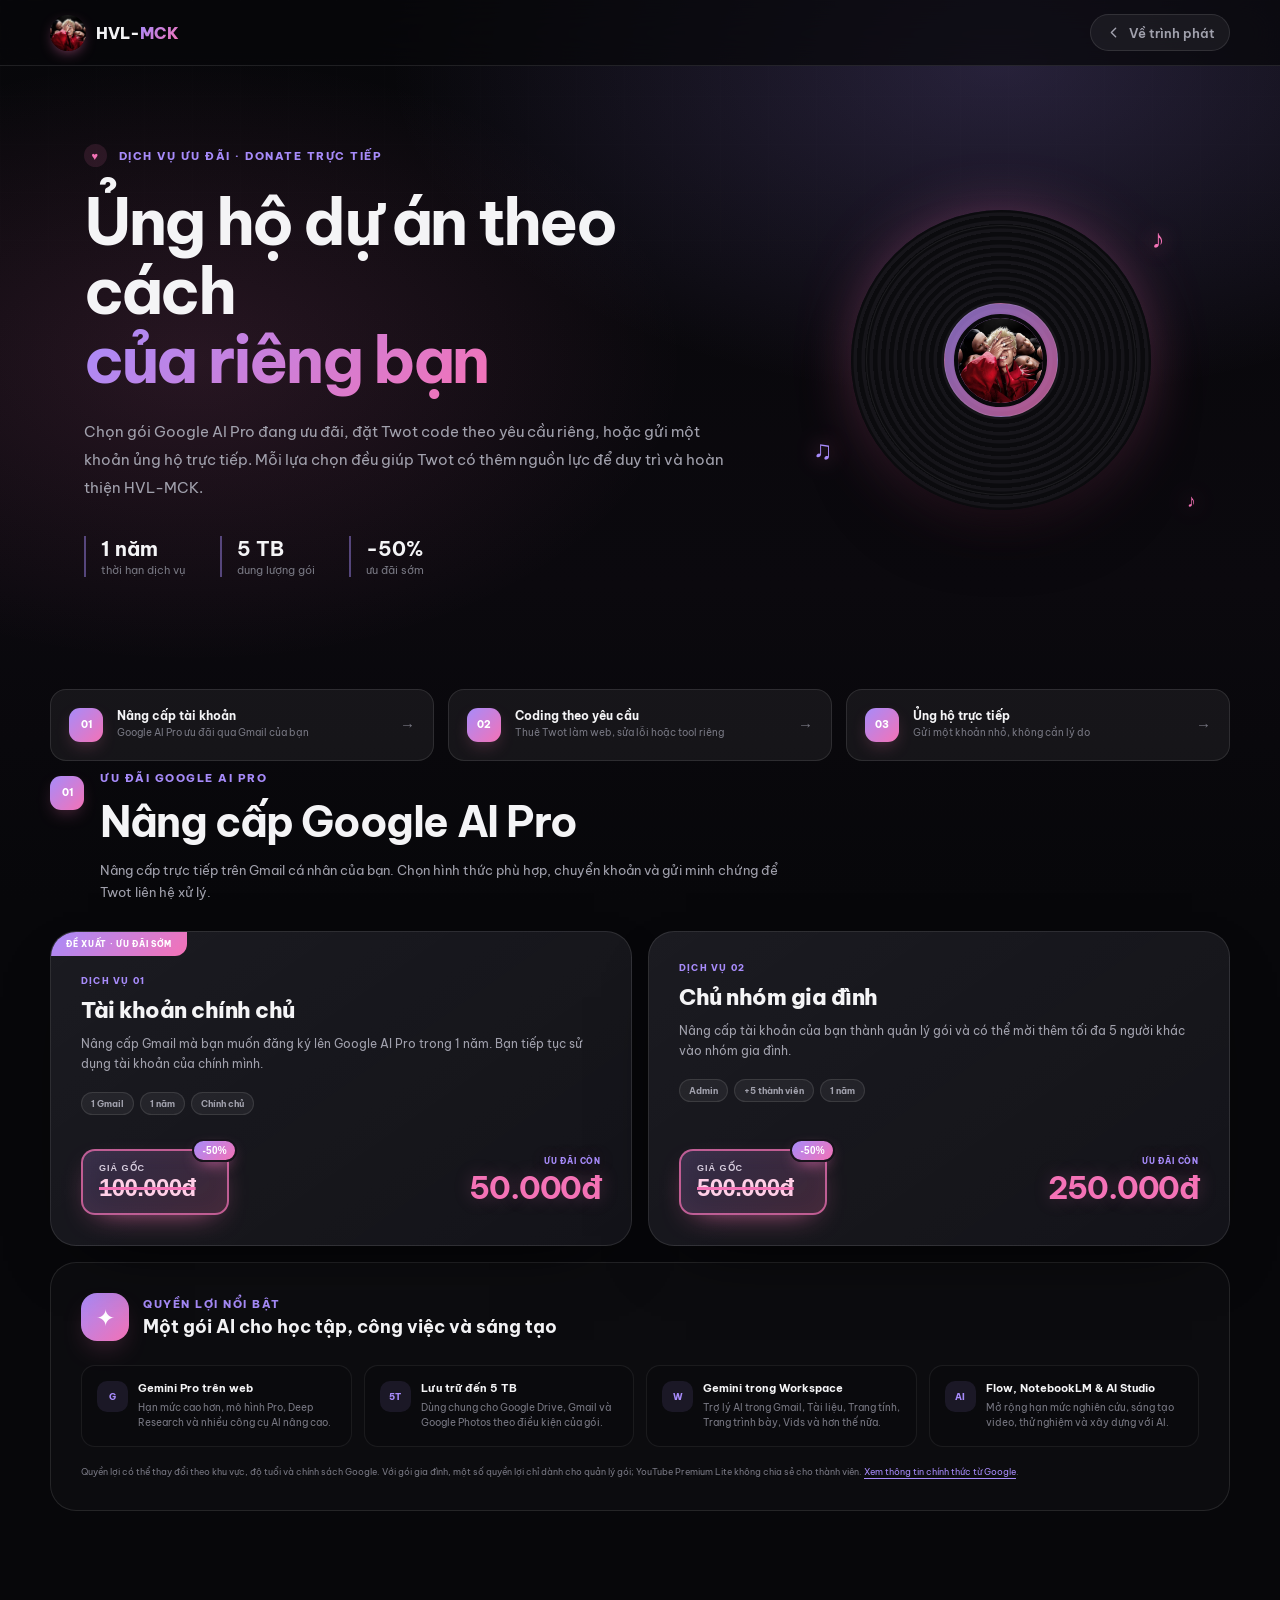
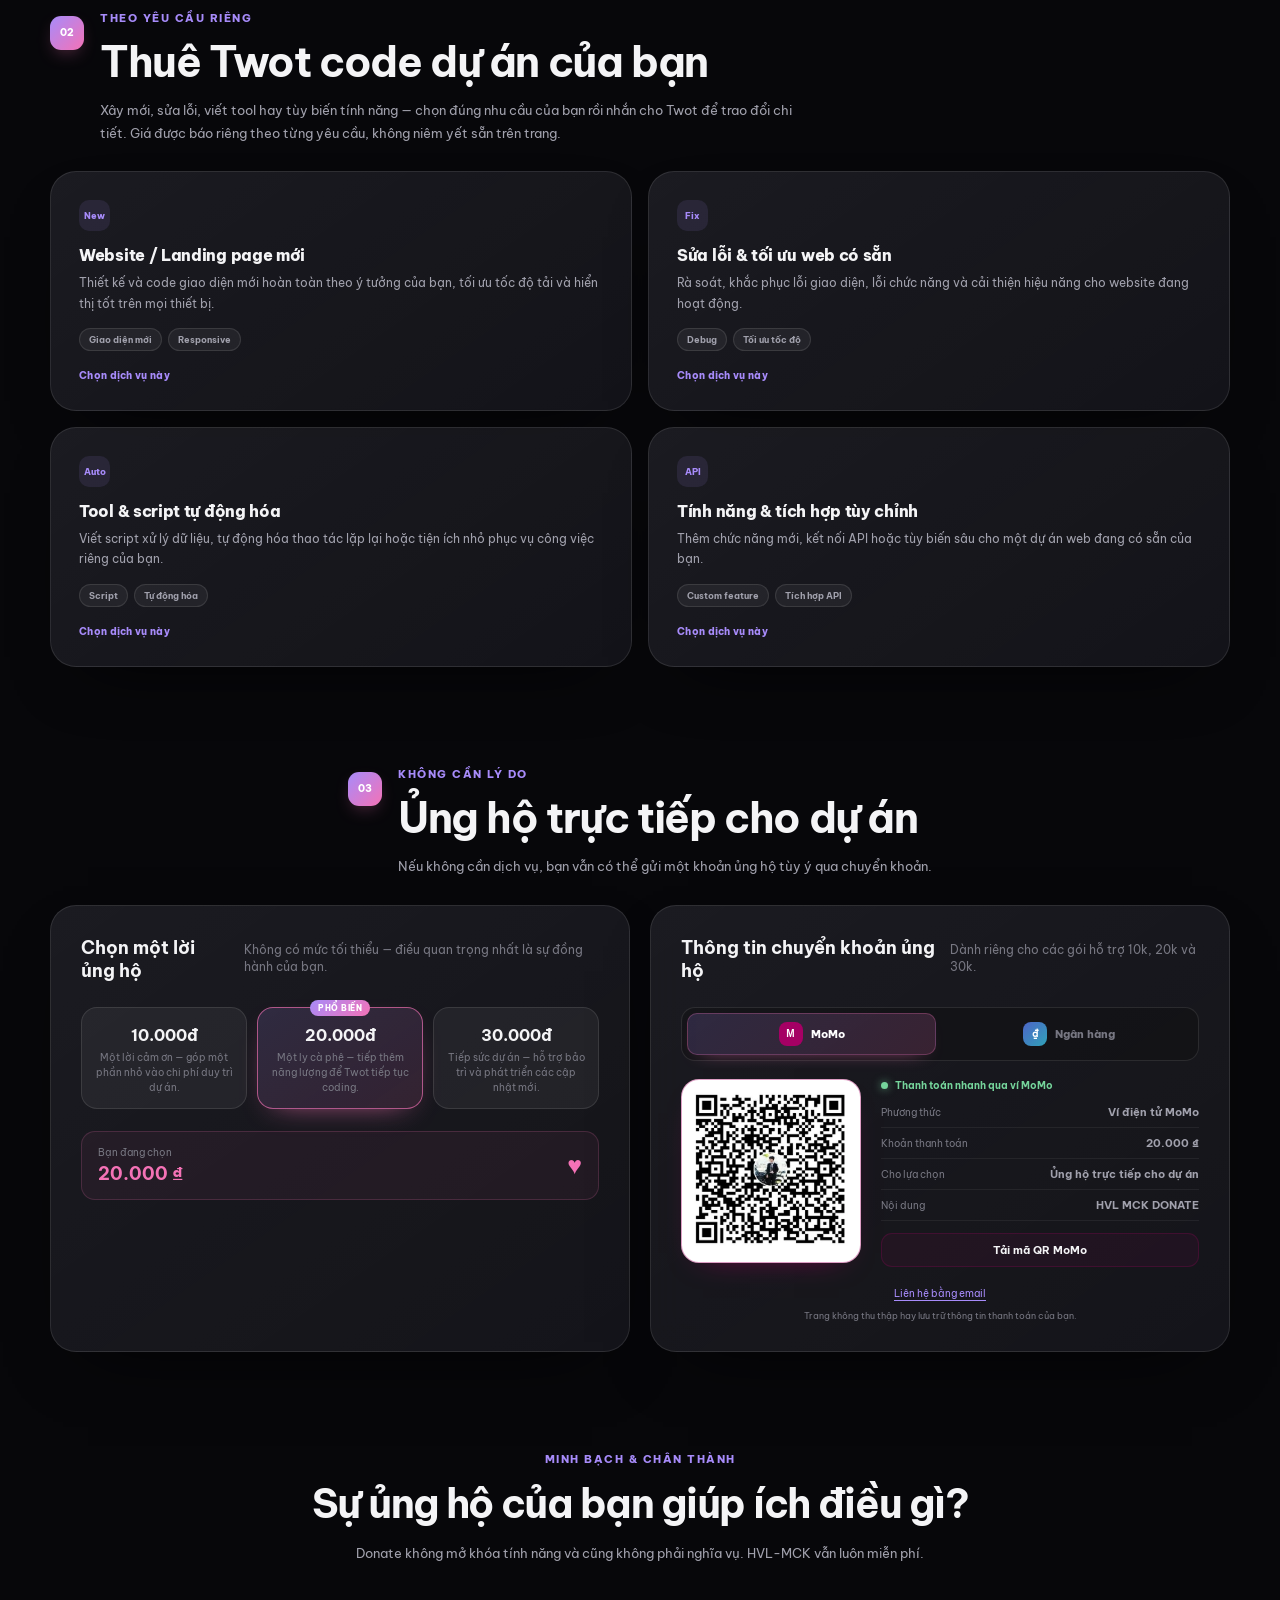
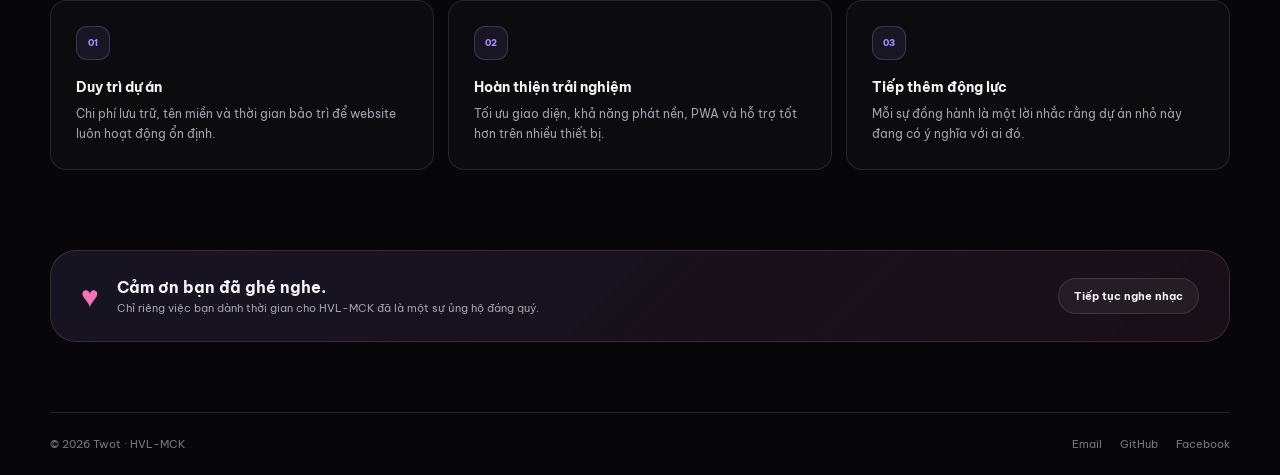
==== commit 605f8e70: "feat: add coding-on-request as a third donate option Restructure the donate page around 3 parallel s" ====
--- a/donate.html
+++ b/donate.html
@@ -47,8 +47,9 @@
           </p>
           <h1 id="donate-title">Ủng hộ dự án theo cách<br /><span>của riêng bạn</span></h1>
           <p class="hero-lead">
-            Chọn dịch vụ Google AI Pro đang ưu đãi hoặc gửi một khoản ủng hộ trực tiếp.
-            Mỗi lựa chọn đều giúp Twot có thêm nguồn lực để duy trì và hoàn thiện HVL-MCK.
+            Chọn gói Google AI Pro đang ưu đãi, đặt Twot code theo yêu cầu riêng, hoặc gửi
+            một khoản ủng hộ trực tiếp. Mỗi lựa chọn đều giúp Twot có thêm nguồn lực để duy
+            trì và hoàn thiện HVL-MCK.
           </p>
           <div class="hero-stats" aria-label="Thông tin ưu đãi">
             <div><strong>1 năm</strong><span>thời hạn dịch vụ</span></div>
@@ -68,14 +69,44 @@
         </div>
       </section>
 
-      <section class="services-section" aria-labelledby="services-title">
+      <nav class="methods-nav" aria-label="3 cách ủng hộ dự án">
+        <a class="method-card" href="#method-upgrade">
+          <span class="step">01</span>
+          <span class="method-body">
+            <strong>Nâng cấp tài khoản</strong>
+            <span>Google AI Pro ưu đãi qua Gmail của bạn</span>
+          </span>
+          <span class="method-arrow" aria-hidden="true">→</span>
+        </a>
+        <a class="method-card" href="#method-coding">
+          <span class="step">02</span>
+          <span class="method-body">
+            <strong>Coding theo yêu cầu</strong>
+            <span>Thuê Twot làm web, sửa lỗi hoặc tool riêng</span>
+          </span>
+          <span class="method-arrow" aria-hidden="true">→</span>
+        </a>
+        <a class="method-card" href="#method-direct">
+          <span class="step">03</span>
+          <span class="method-body">
+            <strong>Ủng hộ trực tiếp</strong>
+            <span>Gửi một khoản nhỏ, không cần lý do</span>
+          </span>
+          <span class="method-arrow" aria-hidden="true">→</span>
+        </a>
+      </nav>
+
+      <section class="services-section" id="method-upgrade" aria-labelledby="services-title">
         <div class="services-heading">
-          <p class="eyebrow">Ưu tiên hiển thị</p>
-          <h2 id="services-title">Nâng cấp Google AI Pro</h2>
-          <p>
-            Nâng cấp trực tiếp trên Gmail cá nhân của bạn. Chọn hình thức phù hợp,
-            chuyển khoản và gửi minh chứng để Twot liên hệ xử lý.
-          </p>
+          <span class="step">01</span>
+          <div class="services-heading-text">
+            <p class="eyebrow">Ưu đãi Google AI Pro</p>
+            <h2 id="services-title">Nâng cấp Google AI Pro</h2>
+            <p>
+              Nâng cấp trực tiếp trên Gmail cá nhân của bạn. Chọn hình thức phù hợp,
+              chuyển khoản và gửi minh chứng để Twot liên hệ xử lý.
+            </p>
+          </div>
         </div>
 
         <div class="service-plans" role="group" aria-label="Chọn dịch vụ Google AI Pro">
@@ -160,11 +191,8 @@
 
         <div id="service-order-section" class="order-card donate-card" hidden>
           <div class="section-heading">
-            <span class="step">01</span>
-            <div>
-              <h2>Đăng ký dịch vụ</h2>
-              <p>Kiểm tra dịch vụ, quyền lợi nhận được và thông tin thanh toán.</p>
-            </div>
+            <h2>Đăng ký dịch vụ</h2>
+            <p>Kiểm tra dịch vụ, quyền lợi nhận được và thông tin thanh toán.</p>
           </div>
 
           <div class="service-summary" aria-live="polite">
@@ -254,21 +282,137 @@
         </div>
       </section>
 
-      <section class="direct-section" aria-labelledby="direct-title">
+      <section class="coding-section" id="method-coding" aria-labelledby="coding-title">
+        <div class="services-heading">
+          <span class="step">02</span>
+          <div class="services-heading-text">
+            <p class="eyebrow">Theo yêu cầu riêng</p>
+            <h2 id="coding-title">Thuê Twot code dự án của bạn</h2>
+            <p>
+              Xây mới, sửa lỗi, viết tool hay tùy biến tính năng — chọn đúng nhu cầu của bạn
+              rồi nhắn cho Twot để trao đổi chi tiết. Giá được báo riêng theo từng yêu cầu,
+              không niêm yết sẵn trên trang.
+            </p>
+          </div>
+        </div>
+
+        <div class="coding-plans" role="group" aria-label="Chọn loại dịch vụ coding">
+          <button
+            type="button"
+            class="coding-option"
+            data-coding="new"
+            data-title="Website / Landing page mới"
+            aria-pressed="false"
+          >
+            <span class="benefit-icon">New</span>
+            <span class="coding-title">Website / Landing page mới</span>
+            <span class="coding-description">
+              Thiết kế và code giao diện mới hoàn toàn theo ý tưởng của bạn, tối ưu tốc độ
+              tải và hiển thị tốt trên mọi thiết bị.
+            </span>
+            <span class="coding-tags"><span>Giao diện mới</span><span>Responsive</span></span>
+            <span class="coding-cta"><span class="cta-label">Chọn dịch vụ này</span><span class="cta-check" aria-hidden="true">✓</span></span>
+          </button>
+
+          <button
+            type="button"
+            class="coding-option"
+            data-coding="fix"
+            data-title="Sửa lỗi &amp; tối ưu web có sẵn"
+            aria-pressed="false"
+          >
+            <span class="benefit-icon">Fix</span>
+            <span class="coding-title">Sửa lỗi &amp; tối ưu web có sẵn</span>
+            <span class="coding-description">
+              Rà soát, khắc phục lỗi giao diện, lỗi chức năng và cải thiện hiệu năng cho
+              website đang hoạt động.
+            </span>
+            <span class="coding-tags"><span>Debug</span><span>Tối ưu tốc độ</span></span>
+            <span class="coding-cta"><span class="cta-label">Chọn dịch vụ này</span><span class="cta-check" aria-hidden="true">✓</span></span>
+          </button>
+
+          <button
+            type="button"
+            class="coding-option"
+            data-coding="automation"
+            data-title="Tool &amp; script tự động hóa"
+            aria-pressed="false"
+          >
+            <span class="benefit-icon">Auto</span>
+            <span class="coding-title">Tool &amp; script tự động hóa</span>
+            <span class="coding-description">
+              Viết script xử lý dữ liệu, tự động hóa thao tác lặp lại hoặc tiện ích nhỏ
+              phục vụ công việc riêng của bạn.
+            </span>
+            <span class="coding-tags"><span>Script</span><span>Tự động hóa</span></span>
+            <span class="coding-cta"><span class="cta-label">Chọn dịch vụ này</span><span class="cta-check" aria-hidden="true">✓</span></span>
+          </button>
+
+          <button
+            type="button"
+            class="coding-option"
+            data-coding="custom"
+            data-title="Tính năng &amp; tích hợp tùy chỉnh"
+            aria-pressed="false"
+          >
+            <span class="benefit-icon">API</span>
+            <span class="coding-title">Tính năng &amp; tích hợp tùy chỉnh</span>
+            <span class="coding-description">
+              Thêm chức năng mới, kết nối API hoặc tùy biến sâu cho một dự án web đang có
+              sẵn của bạn.
+            </span>
+            <span class="coding-tags"><span>Custom feature</span><span>Tích hợp API</span></span>
+            <span class="coding-cta"><span class="cta-label">Chọn dịch vụ này</span><span class="cta-check" aria-hidden="true">✓</span></span>
+          </button>
+        </div>
+
+        <div id="coding-contact-section" class="order-card donate-card" hidden>
+          <div class="service-summary" aria-live="polite">
+            <div>
+              <span>Bạn đang quan tâm</span>
+              <strong id="selected-coding-name">Website / Landing page mới</strong>
+            </div>
+            <span class="summary-heart" aria-hidden="true">✦</span>
+          </div>
+
+          <section class="selected-benefits" aria-labelledby="coding-prep-title">
+            <div class="selected-benefits-head">
+              <span class="gemini-mark small" aria-hidden="true">✎</span>
+              <div><span class="eyebrow">Trước khi nhắn tin</span><h3 id="coding-prep-title">Chuẩn bị nhanh vài thông tin</h3></div>
+            </div>
+            <ul class="selected-benefits-list">
+              <li><strong>Mô tả yêu cầu</strong><span>Bạn muốn làm mới, sửa lỗi hay thêm tính năng gì — càng chi tiết càng dễ báo giá đúng.</span></li>
+              <li><strong>Đường dẫn tham khảo</strong><span>Link website hiện tại (nếu có) hoặc ví dụ giao diện bạn thích.</span></li>
+              <li><strong>Thời gian mong muốn</strong><span>Deadline dự kiến để Twot sắp xếp tiến độ phù hợp.</span></li>
+              <li><strong>Ngân sách dự kiến</strong><span>Không bắt buộc, nhưng giúp trao đổi phương án nhanh hơn.</span></li>
+            </ul>
+          </section>
+
+          <div class="contact-strip">
+            <div><strong>Nhắn trực tiếp cho Twot</strong><span>Trao đổi chi tiết yêu cầu, Twot sẽ báo giá và thời gian hoàn thành phù hợp.</span></div>
+            <a class="contact-btn zalo" href="https://zalo.me/0369861439" target="_blank" rel="noopener">Zalo · 0369 861 439</a>
+            <a class="contact-btn facebook" href="https://www.facebook.com/nguyen.tinh.754402" target="_blank" rel="noopener">Facebook</a>
+          </div>
+          <a id="contact-coding-email" class="email-contact" href="mailto:nguyenngoctinh011258@gmail.com">Hoặc liên hệ bằng email</a>
+          <p class="privacy-note">Không yêu cầu đặt cọc trước khi hai bên thống nhất phạm vi công việc và mức giá.</p>
+        </div>
+      </section>
+
+      <section class="direct-section" id="method-direct" aria-labelledby="direct-title">
         <div class="services-heading compact-heading">
-          <p class="eyebrow">Một lựa chọn khác</p>
-          <h2 id="direct-title">Ủng hộ trực tiếp cho dự án</h2>
-          <p>Nếu không cần dịch vụ, bạn vẫn có thể gửi một khoản ủng hộ tùy ý qua chuyển khoản.</p>
+          <span class="step">03</span>
+          <div class="services-heading-text">
+            <p class="eyebrow">Không cần lý do</p>
+            <h2 id="direct-title">Ủng hộ trực tiếp cho dự án</h2>
+            <p>Nếu không cần dịch vụ, bạn vẫn có thể gửi một khoản ủng hộ tùy ý qua chuyển khoản.</p>
+          </div>
         </div>
 
       <div class="donate-layout" aria-label="Ủng hộ trực tiếp">
         <div class="donate-card contribution-card">
           <div class="section-heading">
-            <span class="step">02</span>
-            <div>
-              <h2>Chọn một lời ủng hộ</h2>
-              <p>Không có mức tối thiểu — điều quan trọng nhất là sự đồng hành của bạn.</p>
-            </div>
+            <h2>Chọn một lời ủng hộ</h2>
+            <p>Không có mức tối thiểu — điều quan trọng nhất là sự đồng hành của bạn.</p>
           </div>
 
           <div class="amount-grid" role="group" aria-label="Chọn số tiền donate">
@@ -298,11 +442,8 @@
 
         <div class="donate-card payment-card" id="payment-card">
           <div class="section-heading">
-            <span class="step">03</span>
-            <div>
-              <h2>Thông tin chuyển khoản ủng hộ</h2>
-              <p>Dành riêng cho các gói hỗ trợ 10k, 20k và 30k.</p>
-            </div>
+            <h2>Thông tin chuyển khoản ủng hộ</h2>
+            <p>Dành riêng cho các gói hỗ trợ 10k, 20k và 30k.</p>
           </div>
 
           <div class="payment-tabs" role="tablist" aria-label="Phương thức thanh toán">
--- a/css/donate.css
+++ b/css/donate.css
@@ -94,6 +94,15 @@
 @keyframes spin { to { transform: rotate(360deg); } }
 @keyframes float { 50% { transform: translateY(-12px) rotate(8deg); } }
 
+.methods-nav { margin-top: 42px; display: grid; grid-template-columns: repeat(3, minmax(0, 1fr)); gap: 14px; }
+.method-card { min-width: 0; padding: 18px; display: flex; align-items: center; gap: 14px; border: 1px solid var(--border); border-radius: var(--radius-md); background: var(--elevated); text-decoration: none; color: var(--text); transition: transform .15s, border-color .15s, background .15s; }
+.method-card:hover { transform: translateY(-2px); border-color: rgba(167,139,250,.42); background: var(--hover); }
+.method-body { min-width: 0; display: flex; flex-direction: column; gap: 3px; }
+.method-body strong { font-size: 12px; }
+.method-body span { overflow: hidden; color: var(--faint); font-size: 9.5px; line-height: 1.5; white-space: nowrap; text-overflow: ellipsis; }
+.method-arrow { flex: 0 0 auto; margin-left: auto; color: var(--faint); font-size: 15px; transition: transform .15s, color .15s; }
+.method-card:hover .method-arrow { color: var(--pink); transform: translateX(3px); }
+
 .donate-layout { display: grid; grid-template-columns: minmax(0, 1fr) minmax(0, 1fr); gap: 20px; align-items: stretch; }
 .donate-card {
   padding: 30px; border: 1px solid var(--border); border-radius: var(--radius-lg);
@@ -108,9 +117,11 @@
 
 /* Services — intentionally placed before direct donations. */
 .services-section { padding-top: 10px; scroll-margin-top: 85px; }
-.services-heading { max-width: 720px; margin-bottom: 27px; }
-.services-heading h2 { margin-top: 10px; font-size: clamp(28px, 4vw, 42px); letter-spacing: -1.4px; }
-.services-heading > p:last-child { margin-top: 11px; color: var(--dim); font-size: 13px; line-height: 1.75; }
+.services-heading { max-width: 760px; margin-bottom: 27px; display: flex; align-items: flex-start; gap: 16px; }
+.services-heading .step { margin-top: 5px; }
+.services-heading-text { min-width: 0; }
+.services-heading-text h2 { margin-top: 10px; font-size: clamp(28px, 4vw, 42px); letter-spacing: -1.4px; }
+.services-heading-text > p:last-child { margin-top: 11px; color: var(--dim); font-size: 13px; line-height: 1.75; }
 .service-plans { display: grid; grid-template-columns: repeat(2, minmax(0, 1fr)); gap: 16px; }
 .service-option {
   min-width: 0; min-height: 315px; padding: 30px; position: relative; overflow: hidden;
@@ -232,8 +243,30 @@
 .contact-btn.facebook { background: #3559a5; }
 .security-notice { margin-top: 12px; padding: 12px 14px; border: 1px solid rgba(231,182,103,.18); border-radius: 12px; color: #bea978; background: rgba(231,182,103,.055); font-size: 9px; line-height: 1.6; }
 .security-notice strong { color: #e7c583; }
+
+.coding-section { padding-top: 100px; scroll-margin-top: 85px; }
+.coding-plans { display: grid; grid-template-columns: repeat(2, minmax(0, 1fr)); gap: 16px; }
+.coding-option {
+  min-width: 0; padding: 28px; position: relative;
+  display: flex; flex-direction: column; align-items: flex-start; text-align: left; cursor: pointer;
+  border: 1px solid var(--border); border-radius: var(--radius-lg);
+  background: linear-gradient(145deg, rgba(255,255,255,.055), rgba(255,255,255,.02)), var(--panel);
+  box-shadow: 0 28px 70px -38px rgba(0,0,0,.95);
+  transition: border-color .2s, transform .2s, box-shadow .2s, background .2s;
+}
+.coding-option:hover { border-color: rgba(167,139,250,.42); transform: translateY(-3px); }
+.coding-option.active { border-color: rgba(244,114,182,.62); background: linear-gradient(145deg, rgba(167,139,250,.12), rgba(244,114,182,.08)), var(--panel); box-shadow: 0 30px 75px -38px rgba(244,114,182,.65); }
+.coding-title { display: block; margin-top: 14px; font-size: 16px; font-weight: 800; letter-spacing: -.3px; }
+.coding-description { display: block; margin-top: 8px; color: var(--dim); font-size: 12px; line-height: 1.7; }
+.coding-tags { display: flex; flex-wrap: wrap; gap: 6px; margin-top: 14px; }
+.coding-tags span { padding: 5px 9px; border: 1px solid var(--border); border-radius: 999px; color: var(--dim); background: var(--elevated); font-size: 9px; font-weight: 700; }
+.coding-cta { display: flex; align-items: center; gap: 6px; margin-top: auto; padding-top: 18px; color: var(--purple); font-size: 9.5px; font-weight: 800; letter-spacing: .3px; }
+.coding-option.active .cta-label { color: var(--pink); }
+.cta-check { display: none; color: var(--pink); }
+.coding-option.active .cta-check { display: inline; }
+
 .direct-section { padding-top: 100px; scroll-margin-top: 85px; }
-.compact-heading { margin-left: auto; margin-right: auto; text-align: center; }
+.compact-heading { justify-content: center; margin-left: auto; margin-right: auto; }
 .payment-card { scroll-margin-top: 85px; }
 .email-contact { display: block; margin-top: 20px; color: var(--purple); font-size: 10px; text-align: center; text-underline-offset: 3px; }
 
@@ -321,6 +354,7 @@
   .contact-strip { grid-template-columns: 1fr 1fr; }
   .contact-strip > div { grid-column: 1 / -1; }
   .donate-layout { grid-template-columns: 1fr; align-items: start; }
+  .methods-nav { grid-template-columns: 1fr; }
 }
 @media (max-width: 600px) {
   .donate-main { width: min(100% - 24px, 1180px); }
@@ -334,7 +368,9 @@
   .hero-stats div { padding-left: 10px; }
   .hero-art { min-height: 245px; }
   .vinyl { width: 210px; }
-  .services-heading { text-align: center; }
+  .methods-nav { margin-top: 28px; }
+  .services-heading { flex-direction: column; align-items: center; text-align: center; }
+  .services-heading-text { text-align: center; }
   .service-plans { grid-template-columns: 1fr; }
   .service-option { min-height: 300px; padding: 25px 22px; }
   .service-option.featured { padding-top: 42px; }
@@ -356,6 +392,9 @@
   .contact-strip { grid-template-columns: 1fr; }
   .contact-strip > div { grid-column: auto; }
   .contact-btn { width: 100%; }
+  .coding-section { padding-top: 72px; }
+  .coding-plans { grid-template-columns: 1fr; }
+  .coding-option { padding: 22px; }
   .direct-section { padding-top: 72px; }
   .amount-grid { grid-template-columns: 1fr; }
   .amount-option { min-height: 72px; }
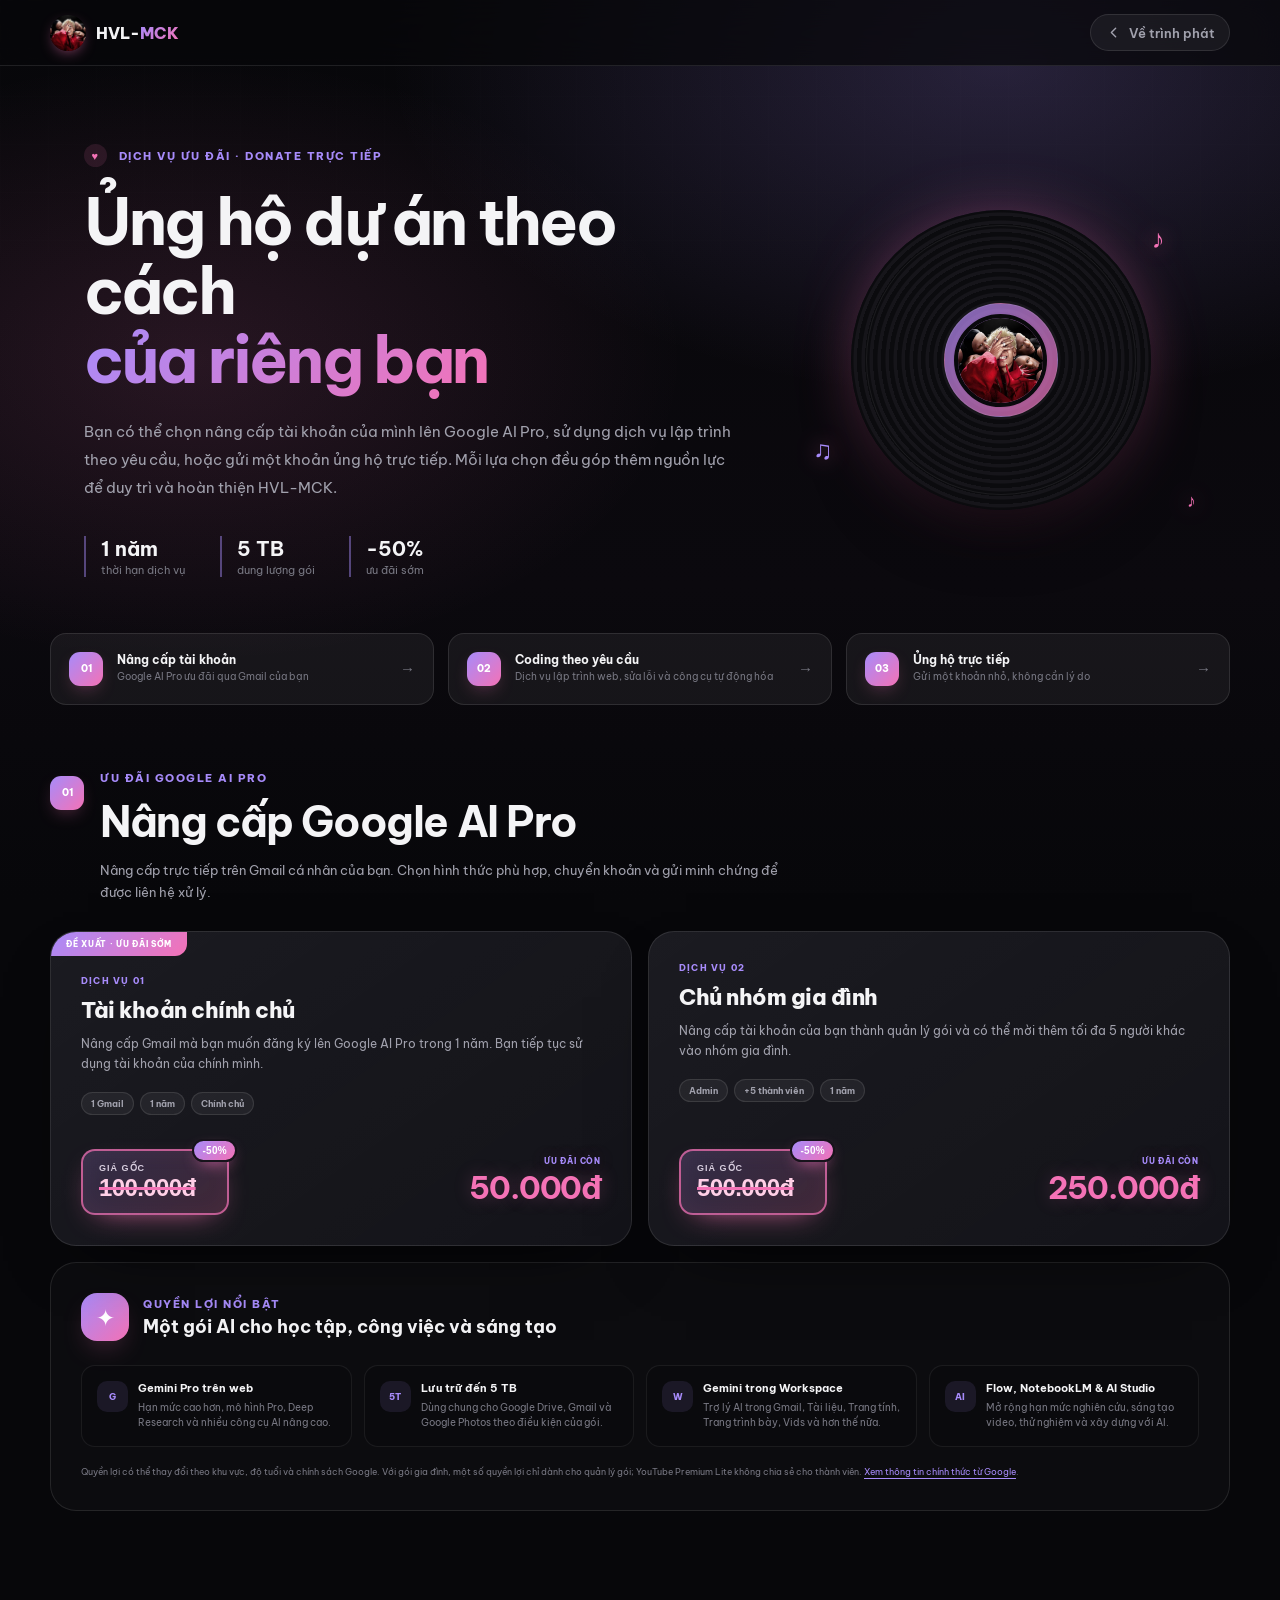
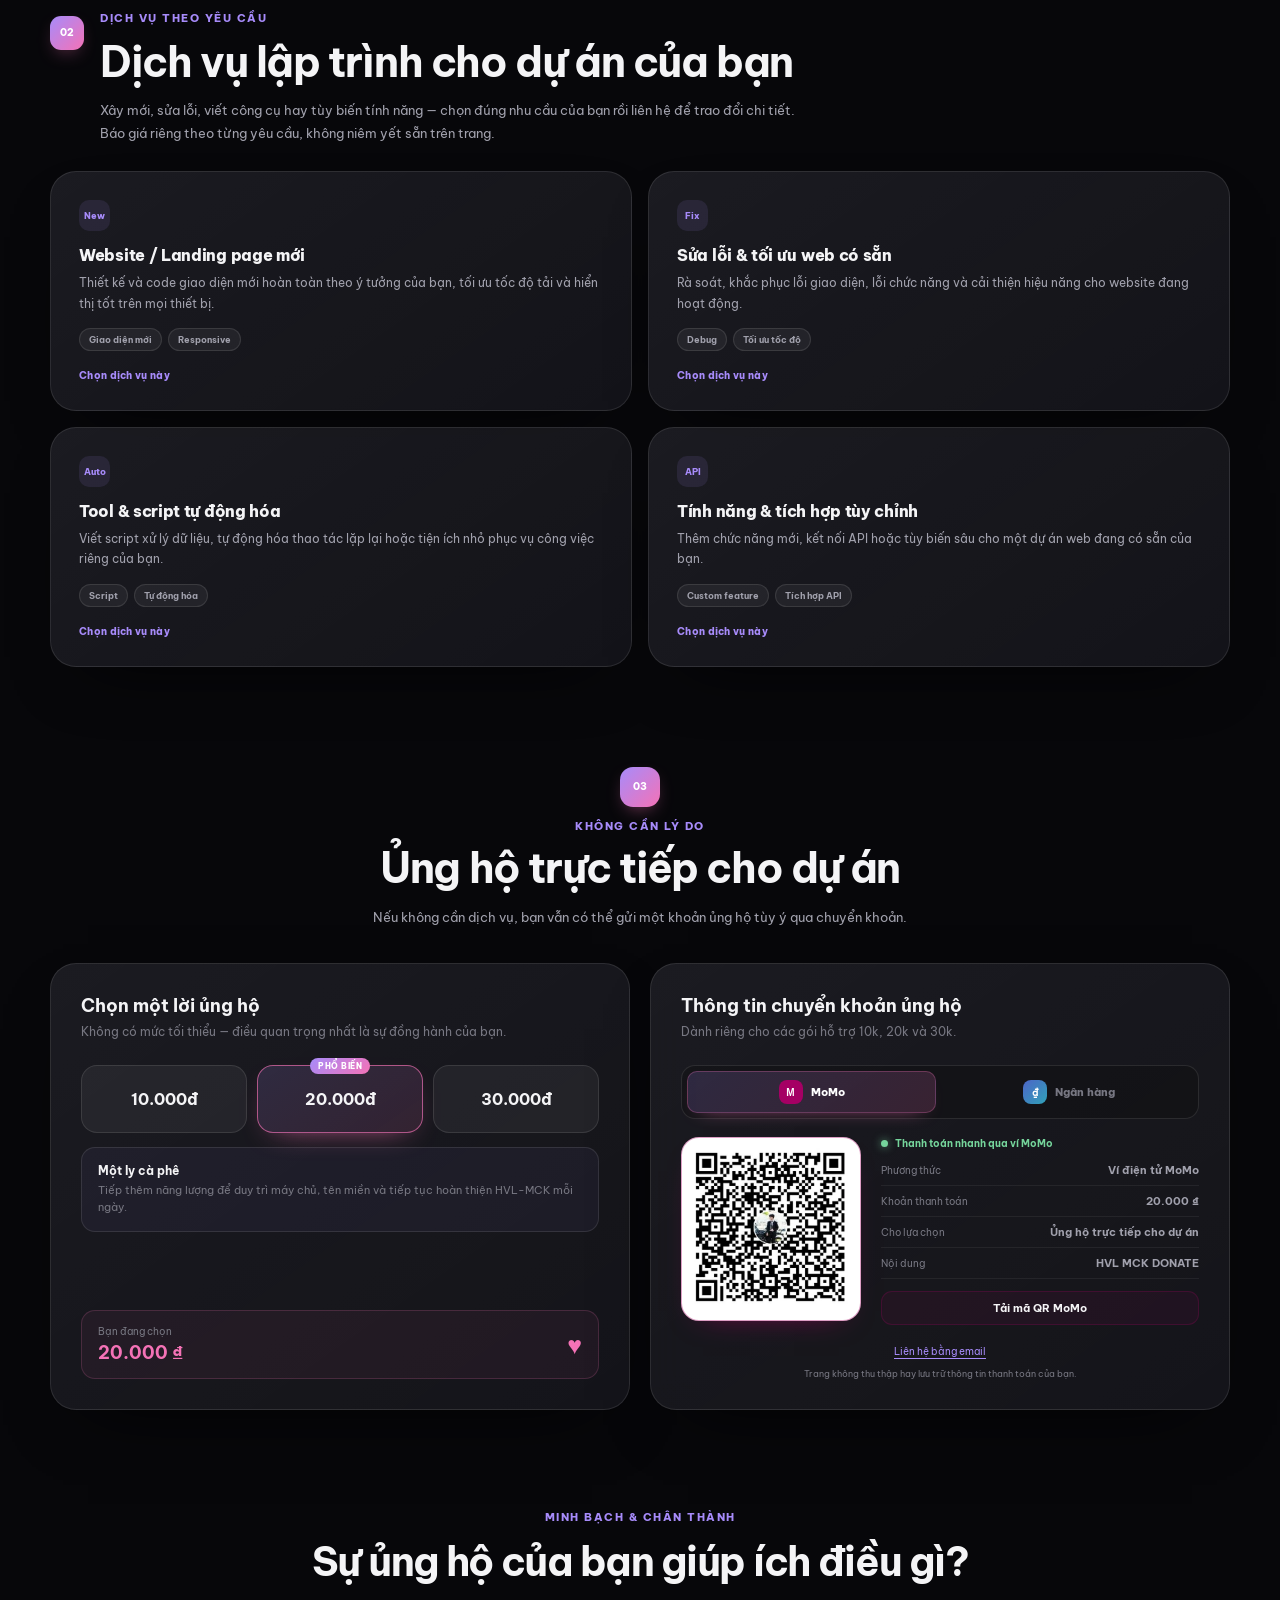
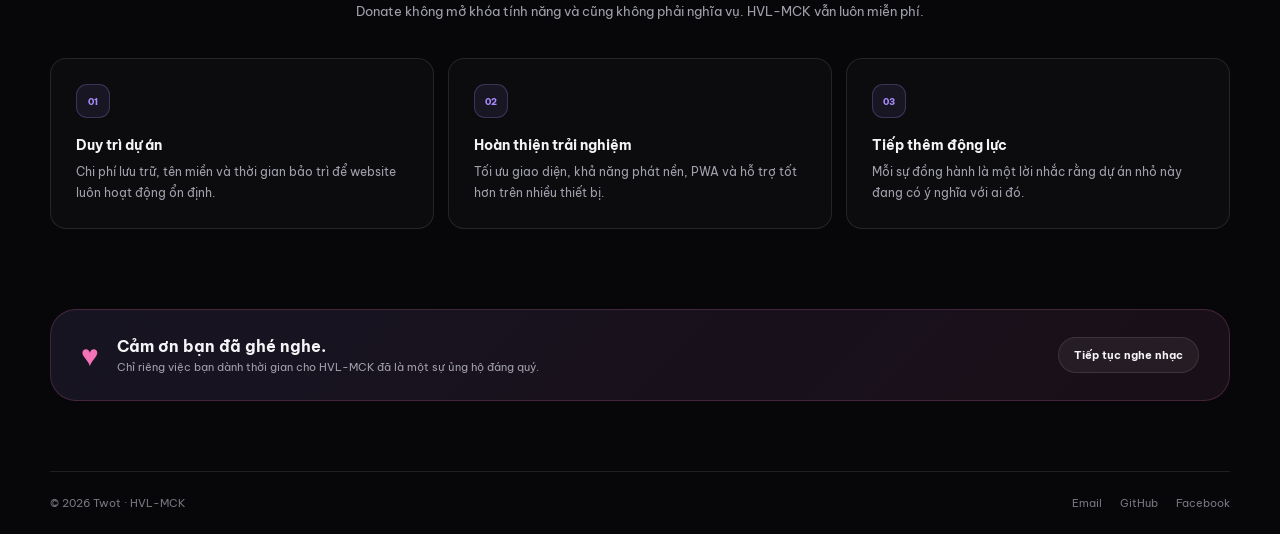
==== commit e4e0a65a: "fix: polish direct-donate section layout and copy Stack heading titles above their descriptions inst" ====
--- a/donate.html
+++ b/donate.html
@@ -20,7 +20,7 @@
       href="https://fonts.googleapis.com/css2?family=Be+Vietnam+Pro:wght@400;500;600;700;800&display=swap"
       rel="stylesheet"
     />
-    <link rel="stylesheet" href="css/donate.css" />
+    <link rel="stylesheet" href="css/donate.css?v=20260810-3" />
   </head>
   <body>
     <div class="donate-ambient" aria-hidden="true"></div>
@@ -31,7 +31,17 @@
         <span>HVL-<em>MCK</em></span>
       </a>
       <a class="back-link" href="index.html">
-        <svg viewBox="0 0 24 24" width="17" height="17" fill="none" stroke="currentColor" stroke-width="2" stroke-linecap="round" stroke-linejoin="round" aria-hidden="true">
+        <svg
+          viewBox="0 0 24 24"
+          width="17"
+          height="17"
+          fill="none"
+          stroke="currentColor"
+          stroke-width="2"
+          stroke-linecap="round"
+          stroke-linejoin="round"
+          aria-hidden="true"
+        >
           <path d="m15 18-6-6 6-6" />
         </svg>
         <span>Về trình phát</span>
@@ -45,11 +55,14 @@
             <span class="eyebrow-heart" aria-hidden="true">♥</span>
             Dịch vụ ưu đãi · Donate trực tiếp
           </p>
-          <h1 id="donate-title">Ủng hộ dự án theo cách<br /><span>của riêng bạn</span></h1>
+          <h1 id="donate-title">
+            Ủng hộ dự án theo cách<br /><span>của riêng bạn</span>
+          </h1>
           <p class="hero-lead">
-            Chọn gói Google AI Pro đang ưu đãi, đặt Twot code theo yêu cầu riêng, hoặc gửi
-            một khoản ủng hộ trực tiếp. Mỗi lựa chọn đều giúp Twot có thêm nguồn lực để duy
-            trì và hoàn thiện HVL-MCK.
+            Bạn có thể chọn nâng cấp tài khoản của mình lên Google AI Pro, sử
+            dụng dịch vụ lập trình theo yêu cầu, hoặc gửi một khoản ủng hộ trực
+            tiếp. Mỗi lựa chọn đều góp thêm nguồn lực để duy trì và hoàn thiện
+            HVL-MCK.
           </p>
           <div class="hero-stats" aria-label="Thông tin ưu đãi">
             <div><strong>1 năm</strong><span>thời hạn dịch vụ</span></div>
@@ -82,7 +95,7 @@
           <span class="step">02</span>
           <span class="method-body">
             <strong>Coding theo yêu cầu</strong>
-            <span>Thuê Twot làm web, sửa lỗi hoặc tool riêng</span>
+            <span>Dịch vụ lập trình web, sửa lỗi và công cụ tự động hóa</span>
           </span>
           <span class="method-arrow" aria-hidden="true">→</span>
         </a>
@@ -96,20 +109,28 @@
         </a>
       </nav>
 
-      <section class="services-section" id="method-upgrade" aria-labelledby="services-title">
+      <section
+        class="services-section"
+        id="method-upgrade"
+        aria-labelledby="services-title"
+      >
         <div class="services-heading">
           <span class="step">01</span>
           <div class="services-heading-text">
             <p class="eyebrow">Ưu đãi Google AI Pro</p>
             <h2 id="services-title">Nâng cấp Google AI Pro</h2>
             <p>
-              Nâng cấp trực tiếp trên Gmail cá nhân của bạn. Chọn hình thức phù hợp,
-              chuyển khoản và gửi minh chứng để Twot liên hệ xử lý.
+              Nâng cấp trực tiếp trên Gmail cá nhân của bạn. Chọn hình thức phù
+              hợp, chuyển khoản và gửi minh chứng để được liên hệ xử lý.
             </p>
           </div>
         </div>
 
-        <div class="service-plans" role="group" aria-label="Chọn dịch vụ Google AI Pro">
+        <div
+          class="service-plans"
+          role="group"
+          aria-label="Chọn dịch vụ Google AI Pro"
+        >
           <button
             type="button"
             class="service-option featured"
@@ -126,9 +147,14 @@
               Nâng cấp Gmail mà bạn muốn đăng ký lên Google AI Pro trong 1 năm.
               Bạn tiếp tục sử dụng tài khoản của chính mình.
             </span>
-            <span class="service-tags"><span>1 Gmail</span><span>1 năm</span><span>Chính chủ</span></span>
+            <span class="service-tags"
+              ><span>1 Gmail</span><span>1 năm</span
+              ><span>Chính chủ</span></span
+            >
             <span class="service-price">
-              <span class="original-price"><small>Giá gốc</small><del>100.000đ</del></span>
+              <span class="original-price"
+                ><small>Giá gốc</small><del>100.000đ</del></span
+              >
               <strong>50.000đ</strong>
             </span>
           </button>
@@ -145,12 +171,17 @@
             <span class="service-number">Dịch vụ 02</span>
             <span class="service-title">Chủ nhóm gia đình</span>
             <span class="service-description">
-              Nâng cấp tài khoản của bạn thành quản lý gói và có thể mời thêm tối đa
-              5 người khác vào nhóm gia đình.
+              Nâng cấp tài khoản của bạn thành quản lý gói và có thể mời thêm
+              tối đa 5 người khác vào nhóm gia đình.
             </span>
-            <span class="service-tags"><span>Admin</span><span>+5 thành viên</span><span>1 năm</span></span>
+            <span class="service-tags"
+              ><span>Admin</span><span>+5 thành viên</span
+              ><span>1 năm</span></span
+            >
             <span class="service-price">
-              <span class="original-price"><small>Giá gốc</small><del>500.000đ</del></span>
+              <span class="original-price"
+                ><small>Giá gốc</small><del>500.000đ</del></span
+              >
               <strong>250.000đ</strong>
             </span>
           </button>
@@ -167,56 +198,121 @@
           <div class="benefit-grid">
             <article>
               <span class="benefit-icon">G</span>
-              <div><h4>Gemini Pro trên web</h4><p>Hạn mức cao hơn, mô hình Pro, Deep Research và nhiều công cụ AI nâng cao.</p></div>
+              <div>
+                <h4>Gemini Pro trên web</h4>
+                <p>
+                  Hạn mức cao hơn, mô hình Pro, Deep Research và nhiều công cụ
+                  AI nâng cao.
+                </p>
+              </div>
             </article>
             <article>
               <span class="benefit-icon">5T</span>
-              <div><h4>Lưu trữ đến 5 TB</h4><p>Dùng chung cho Google Drive, Gmail và Google Photos theo điều kiện của gói.</p></div>
+              <div>
+                <h4>Lưu trữ đến 5 TB</h4>
+                <p>
+                  Dùng chung cho Google Drive, Gmail và Google Photos theo điều
+                  kiện của gói.
+                </p>
+              </div>
             </article>
             <article>
               <span class="benefit-icon">W</span>
-              <div><h4>Gemini trong Workspace</h4><p>Trợ lý AI trong Gmail, Tài liệu, Trang tính, Trang trình bày, Vids và hơn thế nữa.</p></div>
+              <div>
+                <h4>Gemini trong Workspace</h4>
+                <p>
+                  Trợ lý AI trong Gmail, Tài liệu, Trang tính, Trang trình bày,
+                  Vids và hơn thế nữa.
+                </p>
+              </div>
             </article>
             <article>
               <span class="benefit-icon">AI</span>
-              <div><h4>Flow, NotebookLM &amp; AI Studio</h4><p>Mở rộng hạn mức nghiên cứu, sáng tạo video, thử nghiệm và xây dựng với AI.</p></div>
+              <div>
+                <h4>Flow, NotebookLM &amp; AI Studio</h4>
+                <p>
+                  Mở rộng hạn mức nghiên cứu, sáng tạo video, thử nghiệm và xây
+                  dựng với AI.
+                </p>
+              </div>
             </article>
           </div>
           <p class="service-fineprint">
-            Quyền lợi có thể thay đổi theo khu vực, độ tuổi và chính sách Google. Với gói gia đình,
-            một số quyền lợi chỉ dành cho quản lý gói; YouTube Premium Lite không chia sẻ cho thành viên.
-            <a href="https://one.google.com/about/plans" target="_blank" rel="noopener">Xem thông tin chính thức từ Google</a>.
+            Quyền lợi có thể thay đổi theo khu vực, độ tuổi và chính sách
+            Google. Với gói gia đình, một số quyền lợi chỉ dành cho quản lý gói;
+            YouTube Premium Lite không chia sẻ cho thành viên.
+            <a
+              href="https://one.google.com/about/plans"
+              target="_blank"
+              rel="noopener"
+              >Xem thông tin chính thức từ Google</a
+            >.
           </p>
         </div>
 
         <div id="service-order-section" class="order-card donate-card" hidden>
           <div class="section-heading">
             <h2>Đăng ký dịch vụ</h2>
-            <p>Kiểm tra dịch vụ, quyền lợi nhận được và thông tin thanh toán.</p>
+            <p>
+              Kiểm tra dịch vụ, quyền lợi nhận được và thông tin thanh toán.
+            </p>
           </div>
 
           <div class="service-summary" aria-live="polite">
             <div>
               <span>Dịch vụ đã chọn</span>
-              <strong id="selected-service-name">Google AI Pro — Tài khoản chính chủ</strong>
+              <strong id="selected-service-name"
+                >Google AI Pro — Tài khoản chính chủ</strong
+              >
             </div>
             <strong id="selected-service-price">50.000 ₫</strong>
           </div>
 
-          <section class="selected-benefits" aria-labelledby="selected-benefits-title">
+          <section
+            class="selected-benefits"
+            aria-labelledby="selected-benefits-title"
+          >
             <div class="selected-benefits-head">
               <span class="gemini-mark small" aria-hidden="true">✦</span>
-              <div><span class="eyebrow">Đi kèm dịch vụ</span><h3 id="selected-benefits-title">Tiện ích bạn sẽ nhận được</h3></div>
+              <div>
+                <span class="eyebrow">Đi kèm dịch vụ</span>
+                <h3 id="selected-benefits-title">Tiện ích bạn sẽ nhận được</h3>
+              </div>
             </div>
             <ul class="selected-benefits-list">
-              <li id="selected-plan-benefit"><strong>Tài khoản chính chủ</strong><span>Nâng cấp trực tiếp trên Gmail của bạn trong thời hạn 1 năm.</span></li>
-              <li><strong>Gemini Pro trên web</strong><span>Hạn mức cao hơn, mô hình Pro và Deep Research.</span></li>
-              <li><strong>Dung lượng đến 5 TB</strong><span>Dùng cho Google Drive, Gmail và Google Photos theo điều kiện gói.</span></li>
-              <li><strong>Bộ công cụ AI mở rộng</strong><span>Gemini trong Workspace, Flow, NotebookLM và Google AI Studio.</span></li>
+              <li id="selected-plan-benefit">
+                <strong>Tài khoản chính chủ</strong
+                ><span
+                  >Nâng cấp trực tiếp trên Gmail của bạn trong thời hạn 1
+                  năm.</span
+                >
+              </li>
+              <li>
+                <strong>Gemini Pro trên web</strong
+                ><span>Hạn mức cao hơn, mô hình Pro và Deep Research.</span>
+              </li>
+              <li>
+                <strong>Dung lượng đến 5 TB</strong
+                ><span
+                  >Dùng cho Google Drive, Gmail và Google Photos theo điều kiện
+                  gói.</span
+                >
+              </li>
+              <li>
+                <strong>Bộ công cụ AI mở rộng</strong
+                ><span
+                  >Gemini trong Workspace, Flow, NotebookLM và Google AI
+                  Studio.</span
+                >
+              </li>
             </ul>
           </section>
 
-          <section id="service-payment-panel" class="service-payment-panel" aria-labelledby="service-payment-title">
+          <section
+            id="service-payment-panel"
+            class="service-payment-panel"
+            aria-labelledby="service-payment-title"
+          >
             <div class="service-payment-head">
               <div>
                 <span class="eyebrow">Bước tiếp theo</span>
@@ -226,77 +322,193 @@
 
             <div class="service-payment-methods">
               <article class="service-method momo-method">
-                <div class="service-method-title"><span class="method-logo momo-logo">M</span><h4>Thanh toán MoMo</h4></div>
-                <p>Quét mã QR tương ứng với dịch vụ đang chọn để thanh toán qua MoMo.</p>
+                <div class="service-method-title">
+                  <span class="method-logo momo-logo">M</span>
+                  <h4>Thanh toán MoMo</h4>
+                </div>
+                <p>
+                  Quét mã QR tương ứng với dịch vụ đang chọn để thanh toán qua
+                  MoMo.
+                </p>
                 <figure class="service-qr momo-qr-frame">
-                  <img id="service-momo-qr" src="images/50k_momo.jpg" alt="Mã QR MoMo thanh toán dịch vụ Google AI Pro 50.000 đồng" />
-                  <figcaption>QR MoMo · Gói <span id="service-momo-caption">50.000 ₫</span></figcaption>
+                  <img
+                    id="service-momo-qr"
+                    src="images/50k_momo.jpg"
+                    alt="Mã QR MoMo thanh toán dịch vụ Google AI Pro 50.000 đồng"
+                  />
+                  <figcaption>
+                    QR MoMo · Gói
+                    <span id="service-momo-caption">50.000 ₫</span>
+                  </figcaption>
                 </figure>
                 <div class="momo-phone-row">
-                  <div><span>Số điện thoại MoMo</span><strong>0369861439</strong></div>
-                  <button id="copy-service-momo-phone" class="inline-copy-btn" type="button" aria-label="Sao chép số điện thoại MoMo 0369861439">Sao chép</button>
+                  <div>
+                    <span>Số điện thoại MoMo</span><strong>0369861439</strong>
+                  </div>
+                  <button
+                    id="copy-service-momo-phone"
+                    class="inline-copy-btn"
+                    type="button"
+                    aria-label="Sao chép số điện thoại MoMo 0369861439"
+                  >
+                    Sao chép
+                  </button>
                 </div>
-                <div class="method-amount"><span>Cần thanh toán</span><strong id="service-momo-price">50.000 ₫</strong></div>
-                <a id="download-service-momo-qr" class="secondary-btn download-qr" href="images/50k_momo.jpg" download="HVL-MoMo-50000.jpg">Tải mã QR MoMo</a>
+                <div class="method-amount">
+                  <span>Cần thanh toán</span
+                  ><strong id="service-momo-price">50.000 ₫</strong>
+                </div>
+                <a
+                  id="download-service-momo-qr"
+                  class="secondary-btn download-qr"
+                  href="images/50k_momo.jpg"
+                  download="HVL-MoMo-50000.jpg"
+                  >Tải mã QR MoMo</a
+                >
               </article>
 
               <article class="service-method bank-method">
-                <div class="service-method-title"><span class="method-logo bank-logo">₫</span><h4>Chuyển khoản ACB</h4></div>
-                <p>Quét mã QR tương ứng với dịch vụ đang chọn để chuyển khoản qua ACB.</p>
+                <div class="service-method-title">
+                  <span class="method-logo bank-logo">₫</span>
+                  <h4>Chuyển khoản ACB</h4>
+                </div>
+                <p>
+                  Quét mã QR tương ứng với dịch vụ đang chọn để chuyển khoản qua
+                  ACB.
+                </p>
                 <figure class="service-qr bank-qr-frame">
-                  <img id="service-bank-qr" src="images/50k_ACB.jpg" alt="Mã QR ACB thanh toán dịch vụ Google AI Pro 50.000 đồng" />
-                  <figcaption>QR ACB · Gói <span id="service-bank-caption">50.000 ₫</span></figcaption>
+                  <img
+                    id="service-bank-qr"
+                    src="images/50k_ACB.jpg"
+                    alt="Mã QR ACB thanh toán dịch vụ Google AI Pro 50.000 đồng"
+                  />
+                  <figcaption>
+                    QR ACB · Gói <span id="service-bank-caption">50.000 ₫</span>
+                  </figcaption>
                 </figure>
                 <dl class="bank-details service-bank-details">
                   <div>
                     <dt>Ngân hàng</dt>
-                    <dd><span id="service-bank-name">ACB</span><button class="inline-copy-btn compact-copy" type="button" data-copy-target="service-bank-name" aria-label="Sao chép tên ngân hàng">Sao chép</button></dd>
+                    <dd>
+                      <span id="service-bank-name">ACB</span
+                      ><button
+                        class="inline-copy-btn compact-copy"
+                        type="button"
+                        data-copy-target="service-bank-name"
+                        aria-label="Sao chép tên ngân hàng"
+                      >
+                        Sao chép
+                      </button>
+                    </dd>
                   </div>
                   <div>
                     <dt>Số tài khoản</dt>
-                    <dd><span id="service-bank-account">23992227</span><button class="inline-copy-btn compact-copy" type="button" data-copy-target="service-bank-account" aria-label="Sao chép số tài khoản">Sao chép</button></dd>
+                    <dd>
+                      <span id="service-bank-account">23992227</span
+                      ><button
+                        class="inline-copy-btn compact-copy"
+                        type="button"
+                        data-copy-target="service-bank-account"
+                        aria-label="Sao chép số tài khoản"
+                      >
+                        Sao chép
+                      </button>
+                    </dd>
                   </div>
                   <div>
                     <dt>Chủ tài khoản</dt>
-                    <dd><span id="service-bank-holder">Nguyễn Ngọc Tình</span><button class="inline-copy-btn compact-copy" type="button" data-copy-target="service-bank-holder" aria-label="Sao chép tên chủ tài khoản">Sao chép</button></dd>
+                    <dd>
+                      <span id="service-bank-holder">Nguyễn Ngọc Tình</span
+                      ><button
+                        class="inline-copy-btn compact-copy"
+                        type="button"
+                        data-copy-target="service-bank-holder"
+                        aria-label="Sao chép tên chủ tài khoản"
+                      >
+                        Sao chép
+                      </button>
+                    </dd>
                   </div>
                   <div>
                     <dt>Số tiền</dt>
-                    <dd><span id="service-bank-price">50.000 ₫</span><button class="inline-copy-btn compact-copy" type="button" data-copy-target="service-bank-price" aria-label="Sao chép số tiền">Sao chép</button></dd>
+                    <dd>
+                      <span id="service-bank-price">50.000 ₫</span
+                      ><button
+                        class="inline-copy-btn compact-copy"
+                        type="button"
+                        data-copy-target="service-bank-price"
+                        aria-label="Sao chép số tiền"
+                      >
+                        Sao chép
+                      </button>
+                    </dd>
                   </div>
                 </dl>
-                <a id="download-service-bank-qr" class="secondary-btn download-qr bank-download" href="images/50k_ACB.jpg" download="HVL-ACB-50000.jpg">Tải mã QR ACB</a>
+                <a
+                  id="download-service-bank-qr"
+                  class="secondary-btn download-qr bank-download"
+                  href="images/50k_ACB.jpg"
+                  download="HVL-ACB-50000.jpg"
+                  >Tải mã QR ACB</a
+                >
               </article>
             </div>
           </section>
 
           <div class="contact-strip">
-            <div><strong>Gửi minh chứng sau khi chuyển khoản</strong><span>Twot sẽ liên hệ để xác nhận đơn đăng ký và nhận Gmail cần nâng cấp.</span></div>
-            <a class="contact-btn zalo" href="https://zalo.me/0369861439" target="_blank" rel="noopener">Zalo · 0369 861 439</a>
-            <a class="contact-btn facebook" href="https://www.facebook.com/nguyen.tinh.754402" target="_blank" rel="noopener">Facebook</a>
+            <div>
+              <strong>Gửi minh chứng sau khi chuyển khoản</strong
+              ><span
+                >Đơn đăng ký sẽ được xác nhận và liên hệ lại để nhận Gmail cần
+                nâng cấp.</span
+              >
+            </div>
+            <a
+              class="contact-btn zalo"
+              href="https://zalo.me/0369861439"
+              target="_blank"
+              rel="noopener"
+              >Zalo · 0369 861 439</a
+            >
+            <a
+              class="contact-btn facebook"
+              href="https://www.facebook.com/nguyen.tinh.754402"
+              target="_blank"
+              rel="noopener"
+              >Facebook</a
+            >
           </div>
           <div class="security-notice">
-            <strong>Lưu ý bảo mật:</strong> Dịch vụ không yêu cầu mật khẩu, OTP hoặc mã khôi phục.
-            Không gửi các thông tin này cho bất kỳ ai. Đây là dịch vụ độc lập, không phải dịch vụ chính thức của Google.
+            <strong>Lưu ý bảo mật:</strong> Dịch vụ không yêu cầu mật khẩu, OTP
+            hoặc mã khôi phục. Không gửi các thông tin này cho bất kỳ ai. Đây là
+            dịch vụ độc lập, không phải dịch vụ chính thức của Google.
           </div>
         </div>
       </section>
 
-      <section class="coding-section" id="method-coding" aria-labelledby="coding-title">
+      <section
+        class="coding-section"
+        id="method-coding"
+        aria-labelledby="coding-title"
+      >
         <div class="services-heading">
           <span class="step">02</span>
           <div class="services-heading-text">
-            <p class="eyebrow">Theo yêu cầu riêng</p>
-            <h2 id="coding-title">Thuê Twot code dự án của bạn</h2>
+            <p class="eyebrow">Dịch vụ theo yêu cầu</p>
+            <h2 id="coding-title">Dịch vụ lập trình cho dự án của bạn</h2>
             <p>
-              Xây mới, sửa lỗi, viết tool hay tùy biến tính năng — chọn đúng nhu cầu của bạn
-              rồi nhắn cho Twot để trao đổi chi tiết. Giá được báo riêng theo từng yêu cầu,
-              không niêm yết sẵn trên trang.
+              Xây mới, sửa lỗi, viết công cụ hay tùy biến tính năng — chọn đúng
+              nhu cầu của bạn rồi liên hệ để trao đổi chi tiết. Báo giá riêng
+              theo từng yêu cầu, không niêm yết sẵn trên trang.
             </p>
           </div>
         </div>
 
-        <div class="coding-plans" role="group" aria-label="Chọn loại dịch vụ coding">
+        <div
+          class="coding-plans"
+          role="group"
+          aria-label="Chọn loại dịch vụ coding"
+        >
           <button
             type="button"
             class="coding-option"
@@ -307,11 +519,16 @@
             <span class="benefit-icon">New</span>
             <span class="coding-title">Website / Landing page mới</span>
             <span class="coding-description">
-              Thiết kế và code giao diện mới hoàn toàn theo ý tưởng của bạn, tối ưu tốc độ
-              tải và hiển thị tốt trên mọi thiết bị.
+              Thiết kế và code giao diện mới hoàn toàn theo ý tưởng của bạn, tối
+              ưu tốc độ tải và hiển thị tốt trên mọi thiết bị.
             </span>
-            <span class="coding-tags"><span>Giao diện mới</span><span>Responsive</span></span>
-            <span class="coding-cta"><span class="cta-label">Chọn dịch vụ này</span><span class="cta-check" aria-hidden="true">✓</span></span>
+            <span class="coding-tags"
+              ><span>Giao diện mới</span><span>Responsive</span></span
+            >
+            <span class="coding-cta"
+              ><span class="cta-label">Chọn dịch vụ này</span
+              ><span class="cta-check" aria-hidden="true">✓</span></span
+            >
           </button>
 
           <button
@@ -324,11 +541,16 @@
             <span class="benefit-icon">Fix</span>
             <span class="coding-title">Sửa lỗi &amp; tối ưu web có sẵn</span>
             <span class="coding-description">
-              Rà soát, khắc phục lỗi giao diện, lỗi chức năng và cải thiện hiệu năng cho
-              website đang hoạt động.
+              Rà soát, khắc phục lỗi giao diện, lỗi chức năng và cải thiện hiệu
+              năng cho website đang hoạt động.
             </span>
-            <span class="coding-tags"><span>Debug</span><span>Tối ưu tốc độ</span></span>
-            <span class="coding-cta"><span class="cta-label">Chọn dịch vụ này</span><span class="cta-check" aria-hidden="true">✓</span></span>
+            <span class="coding-tags"
+              ><span>Debug</span><span>Tối ưu tốc độ</span></span
+            >
+            <span class="coding-cta"
+              ><span class="cta-label">Chọn dịch vụ này</span
+              ><span class="cta-check" aria-hidden="true">✓</span></span
+            >
           </button>
 
           <button
@@ -341,11 +563,16 @@
             <span class="benefit-icon">Auto</span>
             <span class="coding-title">Tool &amp; script tự động hóa</span>
             <span class="coding-description">
-              Viết script xử lý dữ liệu, tự động hóa thao tác lặp lại hoặc tiện ích nhỏ
-              phục vụ công việc riêng của bạn.
+              Viết script xử lý dữ liệu, tự động hóa thao tác lặp lại hoặc tiện
+              ích nhỏ phục vụ công việc riêng của bạn.
             </span>
-            <span class="coding-tags"><span>Script</span><span>Tự động hóa</span></span>
-            <span class="coding-cta"><span class="cta-label">Chọn dịch vụ này</span><span class="cta-check" aria-hidden="true">✓</span></span>
+            <span class="coding-tags"
+              ><span>Script</span><span>Tự động hóa</span></span
+            >
+            <span class="coding-cta"
+              ><span class="cta-label">Chọn dịch vụ này</span
+              ><span class="cta-check" aria-hidden="true">✓</span></span
+            >
           </button>
 
           <button
@@ -358,11 +585,16 @@
             <span class="benefit-icon">API</span>
             <span class="coding-title">Tính năng &amp; tích hợp tùy chỉnh</span>
             <span class="coding-description">
-              Thêm chức năng mới, kết nối API hoặc tùy biến sâu cho một dự án web đang có
-              sẵn của bạn.
+              Thêm chức năng mới, kết nối API hoặc tùy biến sâu cho một dự án
+              web đang có sẵn của bạn.
             </span>
-            <span class="coding-tags"><span>Custom feature</span><span>Tích hợp API</span></span>
-            <span class="coding-cta"><span class="cta-label">Chọn dịch vụ này</span><span class="cta-check" aria-hidden="true">✓</span></span>
+            <span class="coding-tags"
+              ><span>Custom feature</span><span>Tích hợp API</span></span
+            >
+            <span class="coding-cta"
+              ><span class="cta-label">Chọn dịch vụ này</span
+              ><span class="cta-check" aria-hidden="true">✓</span></span
+            >
           </button>
         </div>
 
@@ -370,188 +602,417 @@
           <div class="service-summary" aria-live="polite">
             <div>
               <span>Bạn đang quan tâm</span>
-              <strong id="selected-coding-name">Website / Landing page mới</strong>
+              <strong id="selected-coding-name"
+                >Website / Landing page mới</strong
+              >
             </div>
             <span class="summary-heart" aria-hidden="true">✦</span>
           </div>
 
-          <section class="selected-benefits" aria-labelledby="coding-prep-title">
+          <section
+            class="selected-benefits"
+            aria-labelledby="coding-prep-title"
+          >
             <div class="selected-benefits-head">
               <span class="gemini-mark small" aria-hidden="true">✎</span>
-              <div><span class="eyebrow">Trước khi nhắn tin</span><h3 id="coding-prep-title">Chuẩn bị nhanh vài thông tin</h3></div>
+              <div>
+                <span class="eyebrow">Trước khi nhắn tin</span>
+                <h3 id="coding-prep-title">Chuẩn bị nhanh vài thông tin</h3>
+              </div>
             </div>
             <ul class="selected-benefits-list">
-              <li><strong>Mô tả yêu cầu</strong><span>Bạn muốn làm mới, sửa lỗi hay thêm tính năng gì — càng chi tiết càng dễ báo giá đúng.</span></li>
-              <li><strong>Đường dẫn tham khảo</strong><span>Link website hiện tại (nếu có) hoặc ví dụ giao diện bạn thích.</span></li>
-              <li><strong>Thời gian mong muốn</strong><span>Deadline dự kiến để Twot sắp xếp tiến độ phù hợp.</span></li>
-              <li><strong>Ngân sách dự kiến</strong><span>Không bắt buộc, nhưng giúp trao đổi phương án nhanh hơn.</span></li>
+              <li>
+                <strong>Mô tả yêu cầu</strong
+                ><span
+                  >Bạn muốn làm mới, sửa lỗi hay thêm tính năng gì — càng chi
+                  tiết càng dễ báo giá đúng.</span
+                >
+              </li>
+              <li>
+                <strong>Đường dẫn tham khảo</strong
+                ><span
+                  >Link website hiện tại (nếu có) hoặc ví dụ giao diện bạn
+                  thích.</span
+                >
+              </li>
+              <li>
+                <strong>Thời gian mong muốn</strong
+                ><span>Deadline dự kiến để sắp xếp tiến độ phù hợp.</span>
+              </li>
+              <li>
+                <strong>Ngân sách dự kiến</strong
+                ><span
+                  >Không bắt buộc, nhưng giúp trao đổi phương án nhanh
+                  hơn.</span
+                >
+              </li>
             </ul>
           </section>
 
           <div class="contact-strip">
-            <div><strong>Nhắn trực tiếp cho Twot</strong><span>Trao đổi chi tiết yêu cầu, Twot sẽ báo giá và thời gian hoàn thành phù hợp.</span></div>
-            <a class="contact-btn zalo" href="https://zalo.me/0369861439" target="_blank" rel="noopener">Zalo · 0369 861 439</a>
-            <a class="contact-btn facebook" href="https://www.facebook.com/nguyen.tinh.754402" target="_blank" rel="noopener">Facebook</a>
-          </div>
-          <a id="contact-coding-email" class="email-contact" href="mailto:nguyenngoctinh011258@gmail.com">Hoặc liên hệ bằng email</a>
-          <p class="privacy-note">Không yêu cầu đặt cọc trước khi hai bên thống nhất phạm vi công việc và mức giá.</p>
+            <div>
+              <strong>Liên hệ trực tiếp</strong
+              ><span
+                >Trao đổi chi tiết yêu cầu để nhận báo giá và thời gian hoàn
+                thành phù hợp.</span
+              >
+            </div>
+            <a
+              class="contact-btn zalo"
+              href="https://zalo.me/0369861439"
+              target="_blank"
+              rel="noopener"
+              >Zalo · 0369 861 439</a
+            >
+            <a
+              class="contact-btn facebook"
+              href="https://www.facebook.com/nguyen.tinh.754402"
+              target="_blank"
+              rel="noopener"
+              >Facebook</a
+            >
+          </div>
+          <a
+            id="contact-coding-email"
+            class="email-contact"
+            href="mailto:nguyenngoctinh011258@gmail.com"
+            >Hoặc liên hệ bằng email</a
+          >
+          <p class="privacy-note">
+            Không yêu cầu đặt cọc trước khi hai bên thống nhất phạm vi công việc
+            và mức giá.
+          </p>
         </div>
       </section>
 
-      <section class="direct-section" id="method-direct" aria-labelledby="direct-title">
+      <section
+        class="direct-section"
+        id="method-direct"
+        aria-labelledby="direct-title"
+      >
         <div class="services-heading compact-heading">
           <span class="step">03</span>
           <div class="services-heading-text">
             <p class="eyebrow">Không cần lý do</p>
             <h2 id="direct-title">Ủng hộ trực tiếp cho dự án</h2>
-            <p>Nếu không cần dịch vụ, bạn vẫn có thể gửi một khoản ủng hộ tùy ý qua chuyển khoản.</p>
-          </div>
-        </div>
-
-      <div class="donate-layout" aria-label="Ủng hộ trực tiếp">
-        <div class="donate-card contribution-card">
-          <div class="section-heading">
-            <h2>Chọn một lời ủng hộ</h2>
-            <p>Không có mức tối thiểu — điều quan trọng nhất là sự đồng hành của bạn.</p>
-          </div>
-
-          <div class="amount-grid" role="group" aria-label="Chọn số tiền donate">
-            <button type="button" class="amount-option" data-amount="10000" aria-pressed="false">
-              <strong>10.000đ</strong>
-              <span>Một lời cảm ơn — góp một phần nhỏ vào chi phí duy trì dự án.</span>
-            </button>
-            <button type="button" class="amount-option active" data-amount="20000" aria-pressed="true">
-              <span class="popular">Phổ biến</span>
-              <strong>20.000đ</strong>
-              <span>Một ly cà phê — tiếp thêm năng lượng để Twot tiếp tục coding.</span>
-            </button>
-            <button type="button" class="amount-option" data-amount="30000" aria-pressed="false">
-              <strong>30.000đ</strong>
-              <span>Tiếp sức dự án — hỗ trợ bảo trì và phát triển các cập nhật mới.</span>
-            </button>
-          </div>
-
-          <div class="donate-summary" aria-live="polite">
-            <div>
-              <span>Bạn đang chọn</span>
-              <strong id="selected-amount">20.000 ₫</strong>
-            </div>
-            <span class="summary-heart" aria-hidden="true">♥</span>
-          </div>
-        </div>
-
-        <div class="donate-card payment-card" id="payment-card">
-          <div class="section-heading">
-            <h2>Thông tin chuyển khoản ủng hộ</h2>
-            <p>Dành riêng cho các gói hỗ trợ 10k, 20k và 30k.</p>
-          </div>
-
-          <div class="payment-tabs" role="tablist" aria-label="Phương thức thanh toán">
-            <button id="momo-tab" class="payment-tab active" type="button" role="tab" data-method="momo" aria-selected="true" aria-controls="momo-panel">
-              <span class="method-logo momo-logo" aria-hidden="true">M</span>
-              MoMo
-            </button>
-            <button id="bank-tab" class="payment-tab" type="button" role="tab" data-method="bank" aria-selected="false" aria-controls="bank-panel" tabindex="-1">
-              <span class="method-logo bank-logo" aria-hidden="true">₫</span>
-              Ngân hàng
-            </button>
-          </div>
-
-          <div id="momo-panel" class="payment-method-panel" role="tabpanel" aria-labelledby="momo-tab">
-            <div class="payment-body">
-              <div class="qr-frame momo-qr-frame">
-                <img id="momo-qr" alt="Mã QR MoMo theo gói ủng hộ" hidden />
-                <div id="momo-placeholder" class="qr-placeholder momo-placeholder">
-                  <svg viewBox="0 0 24 24" width="38" height="38" fill="none" stroke="currentColor" stroke-width="1.6" stroke-linecap="round" stroke-linejoin="round" aria-hidden="true">
-                    <rect x="3" y="3" width="7" height="7" rx="1" />
-                    <rect x="14" y="3" width="7" height="7" rx="1" />
-                    <rect x="3" y="14" width="7" height="7" rx="1" />
-                    <path d="M14 14h3v3h-3zM18 18h3v3h-3zM18 14h3M14 18v3" />
-                  </svg>
-                  <strong id="momo-placeholder-title">QR dịch vụ đang cập nhật</strong>
-                  <span id="momo-placeholder-text">Liên hệ Twot để nhận QR đúng số tiền</span>
+            <p>
+              Nếu không cần dịch vụ, bạn vẫn có thể gửi một khoản ủng hộ tùy ý
+              qua chuyển khoản.
+            </p>
+          </div>
+        </div>
+
+        <div class="donate-layout" aria-label="Ủng hộ trực tiếp">
+          <div class="donate-card contribution-card">
+            <div class="section-heading">
+              <h2>Chọn một lời ủng hộ</h2>
+              <p>
+                Không có mức tối thiểu — điều quan trọng nhất là sự đồng hành
+                của bạn.
+              </p>
+            </div>
+
+            <div
+              class="amount-grid"
+              role="group"
+              aria-label="Chọn số tiền donate"
+            >
+              <button
+                type="button"
+                class="amount-option"
+                data-amount="10000"
+                aria-pressed="false"
+              >
+                <strong>10.000đ</strong>
+              </button>
+              <button
+                type="button"
+                class="amount-option active"
+                data-amount="20000"
+                aria-pressed="true"
+              >
+                <span class="popular">Phổ biến</span>
+                <strong>20.000đ</strong>
+              </button>
+              <button
+                type="button"
+                class="amount-option"
+                data-amount="30000"
+                aria-pressed="false"
+              >
+                <strong>30.000đ</strong>
+              </button>
+            </div>
+
+            <div class="amount-note" aria-live="polite">
+              <strong id="amount-note-title">Một ly cà phê</strong>
+              <span id="amount-note-desc"
+                >Tiếp thêm năng lượng để duy trì và phát triển dự án.</span
+              >
+            </div>
+
+            <div class="donate-summary" aria-live="polite">
+              <div>
+                <span>Bạn đang chọn</span>
+                <strong id="selected-amount">20.000 ₫</strong>
+              </div>
+              <span class="summary-heart" aria-hidden="true">♥</span>
+            </div>
+          </div>
+
+          <div class="donate-card payment-card" id="payment-card">
+            <div class="section-heading">
+              <h2>Thông tin chuyển khoản ủng hộ</h2>
+              <p>Dành riêng cho các gói hỗ trợ 10k, 20k và 30k.</p>
+            </div>
+
+            <div
+              class="payment-tabs"
+              role="tablist"
+              aria-label="Phương thức thanh toán"
+            >
+              <button
+                id="momo-tab"
+                class="payment-tab active"
+                type="button"
+                role="tab"
+                data-method="momo"
+                aria-selected="true"
+                aria-controls="momo-panel"
+              >
+                <span class="method-logo momo-logo" aria-hidden="true">M</span>
+                MoMo
+              </button>
+              <button
+                id="bank-tab"
+                class="payment-tab"
+                type="button"
+                role="tab"
+                data-method="bank"
+                aria-selected="false"
+                aria-controls="bank-panel"
+                tabindex="-1"
+              >
+                <span class="method-logo bank-logo" aria-hidden="true">₫</span>
+                Ngân hàng
+              </button>
+            </div>
+
+            <div
+              id="momo-panel"
+              class="payment-method-panel"
+              role="tabpanel"
+              aria-labelledby="momo-tab"
+            >
+              <div class="payment-body">
+                <div class="qr-frame momo-qr-frame">
+                  <img id="momo-qr" alt="Mã QR MoMo theo gói ủng hộ" hidden />
+                  <div
+                    id="momo-placeholder"
+                    class="qr-placeholder momo-placeholder"
+                  >
+                    <svg
+                      viewBox="0 0 24 24"
+                      width="38"
+                      height="38"
+                      fill="none"
+                      stroke="currentColor"
+                      stroke-width="1.6"
+                      stroke-linecap="round"
+                      stroke-linejoin="round"
+                      aria-hidden="true"
+                    >
+                      <rect x="3" y="3" width="7" height="7" rx="1" />
+                      <rect x="14" y="3" width="7" height="7" rx="1" />
+                      <rect x="3" y="14" width="7" height="7" rx="1" />
+                      <path d="M14 14h3v3h-3zM18 18h3v3h-3zM18 14h3M14 18v3" />
+                    </svg>
+                    <strong id="momo-placeholder-title"
+                      >QR dịch vụ đang cập nhật</strong
+                    >
+                    <span id="momo-placeholder-text"
+                      >Liên hệ để nhận QR đúng số tiền</span
+                    >
+                  </div>
+                </div>
+
+                <div class="payment-details">
+                  <div class="config-status ready momo-status">
+                    <span></span> Thanh toán nhanh qua ví MoMo
+                  </div>
+                  <dl class="bank-details">
+                    <div>
+                      <dt>Phương thức</dt>
+                      <dd>Ví điện tử MoMo</dd>
+                    </div>
+                    <div>
+                      <dt>Khoản thanh toán</dt>
+                      <dd id="momo-amount">50.000 ₫</dd>
+                    </div>
+                    <div>
+                      <dt>Cho lựa chọn</dt>
+                      <dd id="momo-choice">
+                        Google AI Pro — Tài khoản chính chủ
+                      </dd>
+                    </div>
+                    <div>
+                      <dt>Nội dung</dt>
+                      <dd id="momo-note">HVL AIPRO1 GMAIL</dd>
+                    </div>
+                  </dl>
+                  <a
+                    id="download-momo-qr"
+                    class="secondary-btn download-qr"
+                    href="#"
+                    download
+                    hidden
+                    >Tải mã QR MoMo</a
+                  >
                 </div>
               </div>
-
-              <div class="payment-details">
-                <div class="config-status ready momo-status">
-                  <span></span> Thanh toán nhanh qua ví MoMo
+            </div>
+
+            <div
+              id="bank-panel"
+              class="payment-method-panel"
+              role="tabpanel"
+              aria-labelledby="bank-tab"
+              hidden
+            >
+              <div class="payment-body">
+                <div class="qr-frame">
+                  <img
+                    id="donate-qr"
+                    alt="Mã QR chuyển khoản ngân hàng"
+                    hidden
+                  />
+                  <div id="qr-placeholder" class="qr-placeholder">
+                    <svg
+                      viewBox="0 0 24 24"
+                      width="38"
+                      height="38"
+                      fill="none"
+                      stroke="currentColor"
+                      stroke-width="1.6"
+                      stroke-linecap="round"
+                      stroke-linejoin="round"
+                      aria-hidden="true"
+                    >
+                      <rect x="3" y="3" width="7" height="7" rx="1" />
+                      <rect x="14" y="3" width="7" height="7" rx="1" />
+                      <rect x="3" y="14" width="7" height="7" rx="1" />
+                      <path d="M14 14h3v3h-3zM18 18h3v3h-3zM18 14h3M14 18v3" />
+                    </svg>
+                    <strong id="bank-placeholder-title"
+                      >QR dịch vụ đang cập nhật</strong
+                    >
+                    <span id="bank-placeholder-text"
+                      >Có thể chuyển khoản thủ công bằng thông tin bên
+                      cạnh</span
+                    >
+                  </div>
                 </div>
-                <dl class="bank-details">
-                  <div><dt>Phương thức</dt><dd>Ví điện tử MoMo</dd></div>
-                  <div><dt>Khoản thanh toán</dt><dd id="momo-amount">50.000 ₫</dd></div>
-                  <div><dt>Cho lựa chọn</dt><dd id="momo-choice">Google AI Pro — Tài khoản chính chủ</dd></div>
-                  <div><dt>Nội dung</dt><dd id="momo-note">HVL AIPRO1 GMAIL</dd></div>
-                </dl>
-                <a id="download-momo-qr" class="secondary-btn download-qr" href="#" download hidden>Tải mã QR MoMo</a>
-              </div>
-            </div>
-          </div>
-
-          <div id="bank-panel" class="payment-method-panel" role="tabpanel" aria-labelledby="bank-tab" hidden>
-            <div class="payment-body">
-              <div class="qr-frame">
-                <img id="donate-qr" alt="Mã QR chuyển khoản ngân hàng" hidden />
-                <div id="qr-placeholder" class="qr-placeholder">
-                  <svg viewBox="0 0 24 24" width="38" height="38" fill="none" stroke="currentColor" stroke-width="1.6" stroke-linecap="round" stroke-linejoin="round" aria-hidden="true">
-                    <rect x="3" y="3" width="7" height="7" rx="1" />
-                    <rect x="14" y="3" width="7" height="7" rx="1" />
-                    <rect x="3" y="14" width="7" height="7" rx="1" />
-                    <path d="M14 14h3v3h-3zM18 18h3v3h-3zM18 14h3M14 18v3" />
-                  </svg>
-                  <strong id="bank-placeholder-title">QR dịch vụ đang cập nhật</strong>
-                  <span id="bank-placeholder-text">Có thể chuyển khoản thủ công bằng thông tin bên cạnh</span>
+
+                <div class="payment-details">
+                  <div class="config-status" id="config-status">
+                    <span></span> Tài khoản ACB đã sẵn sàng
+                  </div>
+                  <dl class="bank-details">
+                    <div>
+                      <dt>Ngân hàng</dt>
+                      <dd id="bank-name">ACB</dd>
+                    </div>
+                    <div>
+                      <dt>Số tài khoản</dt>
+                      <dd id="bank-account">23992227</dd>
+                    </div>
+                    <div>
+                      <dt>Chủ tài khoản</dt>
+                      <dd id="bank-holder">Nguyễn Ngọc Tình</dd>
+                    </div>
+                  </dl>
+                  <button
+                    id="copy-account"
+                    class="secondary-btn"
+                    type="button"
+                    disabled
+                  >
+                    <svg
+                      viewBox="0 0 24 24"
+                      width="16"
+                      height="16"
+                      fill="none"
+                      stroke="currentColor"
+                      stroke-width="2"
+                      stroke-linecap="round"
+                      stroke-linejoin="round"
+                      aria-hidden="true"
+                    >
+                      <rect x="9" y="9" width="11" height="11" rx="2" />
+                      <path
+                        d="M5 15H4a2 2 0 0 1-2-2V4a2 2 0 0 1 2-2h9a2 2 0 0 1 2 2v1"
+                      />
+                    </svg>
+                    Sao chép số tài khoản
+                  </button>
+                  <a
+                    id="download-bank-qr"
+                    class="secondary-btn download-qr bank-download"
+                    href="#"
+                    download
+                    hidden
+                    >Tải mã QR ngân hàng</a
+                  >
                 </div>
               </div>
-
-              <div class="payment-details">
-                <div class="config-status" id="config-status">
-                  <span></span> Tài khoản ACB đã sẵn sàng
-                </div>
-                <dl class="bank-details">
-                  <div><dt>Ngân hàng</dt><dd id="bank-name">ACB</dd></div>
-                  <div><dt>Số tài khoản</dt><dd id="bank-account">23992227</dd></div>
-                  <div><dt>Chủ tài khoản</dt><dd id="bank-holder">Nguyễn Ngọc Tình</dd></div>
-                </dl>
-                <button id="copy-account" class="secondary-btn" type="button" disabled>
-                  <svg viewBox="0 0 24 24" width="16" height="16" fill="none" stroke="currentColor" stroke-width="2" stroke-linecap="round" stroke-linejoin="round" aria-hidden="true">
-                    <rect x="9" y="9" width="11" height="11" rx="2" />
-                    <path d="M5 15H4a2 2 0 0 1-2-2V4a2 2 0 0 1 2-2h9a2 2 0 0 1 2 2v1" />
-                  </svg>
-                  Sao chép số tài khoản
-                </button>
-                <a id="download-bank-qr" class="secondary-btn download-qr bank-download" href="#" download hidden>Tải mã QR ngân hàng</a>
-              </div>
-            </div>
-          </div>
-
-          <a id="contact-donate" class="email-contact" href="mailto:nguyenngoctinh011258@gmail.com">Liên hệ bằng email</a>
-          <p class="privacy-note">Trang không thu thập hay lưu trữ thông tin thanh toán của bạn.</p>
-        </div>
-      </div>
+            </div>
+
+            <a
+              id="contact-donate"
+              class="email-contact"
+              href="mailto:nguyenngoctinh011258@gmail.com"
+              >Liên hệ bằng email</a
+            >
+            <p class="privacy-note">
+              Trang không thu thập hay lưu trữ thông tin thanh toán của bạn.
+            </p>
+          </div>
+        </div>
       </section>
 
       <section class="impact-section" aria-labelledby="impact-title">
         <div class="impact-heading">
           <p class="eyebrow">Minh bạch &amp; chân thành</p>
           <h2 id="impact-title">Sự ủng hộ của bạn giúp ích điều gì?</h2>
-          <p>Donate không mở khóa tính năng và cũng không phải nghĩa vụ. HVL-MCK vẫn luôn miễn phí.</p>
+          <p>
+            Donate không mở khóa tính năng và cũng không phải nghĩa vụ. HVL-MCK
+            vẫn luôn miễn phí.
+          </p>
         </div>
         <div class="impact-grid">
           <article>
             <span class="impact-icon">01</span>
             <h3>Duy trì dự án</h3>
-            <p>Chi phí lưu trữ, tên miền và thời gian bảo trì để website luôn hoạt động ổn định.</p>
+            <p>
+              Chi phí lưu trữ, tên miền và thời gian bảo trì để website luôn
+              hoạt động ổn định.
+            </p>
           </article>
           <article>
             <span class="impact-icon">02</span>
             <h3>Hoàn thiện trải nghiệm</h3>
-            <p>Tối ưu giao diện, khả năng phát nền, PWA và hỗ trợ tốt hơn trên nhiều thiết bị.</p>
+            <p>
+              Tối ưu giao diện, khả năng phát nền, PWA và hỗ trợ tốt hơn trên
+              nhiều thiết bị.
+            </p>
           </article>
           <article>
             <span class="impact-icon">03</span>
             <h3>Tiếp thêm động lực</h3>
-            <p>Mỗi sự đồng hành là một lời nhắc rằng dự án nhỏ này đang có ý nghĩa với ai đó.</p>
+            <p>
+              Mỗi sự đồng hành là một lời nhắc rằng dự án nhỏ này đang có ý
+              nghĩa với ai đó.
+            </p>
           </article>
         </div>
       </section>
@@ -560,7 +1021,10 @@
         <span aria-hidden="true">♥</span>
         <div>
           <h2>Cảm ơn bạn đã ghé nghe.</h2>
-          <p>Chỉ riêng việc bạn dành thời gian cho HVL-MCK đã là một sự ủng hộ đáng quý.</p>
+          <p>
+            Chỉ riêng việc bạn dành thời gian cho HVL-MCK đã là một sự ủng hộ
+            đáng quý.
+          </p>
         </div>
         <a href="index.html">Tiếp tục nghe nhạc</a>
       </section>
@@ -570,12 +1034,24 @@
       <p>&copy; <span id="donate-year">2026</span> Twot · HVL-MCK</p>
       <div>
         <a href="mailto:nguyenngoctinh011258@gmail.com">Email</a>
-        <a href="https://github.com/twotnguyen" target="_blank" rel="noopener">GitHub</a>
-        <a href="https://www.facebook.com/nguyen.tinh.754402" target="_blank" rel="noopener">Facebook</a>
+        <a href="https://github.com/twotnguyen" target="_blank" rel="noopener"
+          >GitHub</a
+        >
+        <a
+          href="https://www.facebook.com/nguyen.tinh.754402"
+          target="_blank"
+          rel="noopener"
+          >Facebook</a
+        >
       </div>
     </footer>
 
-    <div id="donate-toast" class="donate-toast" role="status" aria-live="polite"></div>
+    <div
+      id="donate-toast"
+      class="donate-toast"
+      role="status"
+      aria-live="polite"
+    ></div>
     <script src="js/donate.js"></script>
   </body>
 </html>
--- a/css/donate.css
+++ b/css/donate.css
@@ -94,7 +94,7 @@
 @keyframes spin { to { transform: rotate(360deg); } }
 @keyframes float { 50% { transform: translateY(-12px) rotate(8deg); } }
 
-.methods-nav { margin-top: 42px; display: grid; grid-template-columns: repeat(3, minmax(0, 1fr)); gap: 14px; }
+.methods-nav { margin-top: 42px; display: grid; grid-template-columns: repeat(3, minmax(0, 1fr)); gap: 14px; transform: translateY(-56px); }
 .method-card { min-width: 0; padding: 18px; display: flex; align-items: center; gap: 14px; border: 1px solid var(--border); border-radius: var(--radius-md); background: var(--elevated); text-decoration: none; color: var(--text); transition: transform .15s, border-color .15s, background .15s; }
 .method-card:hover { transform: translateY(-2px); border-color: rgba(167,139,250,.42); background: var(--hover); }
 .method-body { min-width: 0; display: flex; flex-direction: column; gap: 3px; }
@@ -104,16 +104,18 @@
 .method-card:hover .method-arrow { color: var(--pink); transform: translateX(3px); }
 
 .donate-layout { display: grid; grid-template-columns: minmax(0, 1fr) minmax(0, 1fr); gap: 20px; align-items: stretch; }
+.contribution-card { display: flex; flex-direction: column; }
+.contribution-card .donate-summary { margin-top: auto; }
 .donate-card {
   padding: 30px; border: 1px solid var(--border); border-radius: var(--radius-lg);
   background: linear-gradient(145deg, rgba(255,255,255,.055), rgba(255,255,255,.025)), var(--panel);
   box-shadow: 0 28px 70px -38px rgba(0,0,0,.95);
   backdrop-filter: blur(18px); -webkit-backdrop-filter: blur(18px);
 }
-.section-heading { display: flex; align-items: flex-start; gap: 14px; margin-bottom: 25px; }
+.section-heading { margin-bottom: 25px; }
 .step { flex: 0 0 auto; display: grid; place-items: center; width: 34px; height: 34px; border-radius: 11px; color: #fff; background: var(--gradient); font-size: 10px; font-weight: 800; box-shadow: 0 7px 20px -10px rgba(244,114,182,.9); }
 .section-heading h2 { font-size: 18px; }
-.section-heading p { margin-top: 5px; color: var(--faint); font-size: 11.5px; line-height: 1.55; }
+.section-heading p { margin-top: 6px; color: var(--faint); font-size: 11.5px; line-height: 1.55; }
 
 /* Services — intentionally placed before direct donations. */
 .services-section { padding-top: 10px; scroll-margin-top: 85px; }
@@ -266,22 +268,35 @@
 .coding-option.active .cta-check { display: inline; }
 
 .direct-section { padding-top: 100px; scroll-margin-top: 85px; }
-.compact-heading { justify-content: center; margin-left: auto; margin-right: auto; }
+.compact-heading {
+  max-width: 680px;
+  margin: 0 auto 34px;
+  flex-direction: column;
+  align-items: center;
+  gap: 12px;
+  text-align: center;
+}
+.compact-heading .step { width: 40px; height: 40px; margin-top: 0; border-radius: 13px; }
+.compact-heading .services-heading-text { text-align: center; }
+.compact-heading .services-heading-text h2 { margin-top: 8px; }
+.compact-heading .services-heading-text > p:last-child { max-width: 560px; margin: 12px auto 0; }
 .payment-card { scroll-margin-top: 85px; }
 .email-contact { display: block; margin-top: 20px; color: var(--purple); font-size: 10px; text-align: center; text-underline-offset: 3px; }
 
 .amount-grid { display: grid; grid-template-columns: repeat(3, minmax(0, 1fr)); gap: 10px; }
 .amount-option {
-  min-height: 94px; padding: 17px 10px 13px; position: relative;
-  display: flex; flex-direction: column; align-items: center; justify-content: center; gap: 5px;
+  min-height: 68px; padding: 16px 10px; position: relative;
+  display: flex; align-items: center; justify-content: center;
   border: 1px solid var(--border); border-radius: var(--radius-md); cursor: pointer;
   background: var(--elevated); transition: border-color .15s, background .15s, transform .15s, box-shadow .15s;
 }
 .amount-option strong { font-size: 16px; }
-.amount-option > span:not(.popular) { max-width: 175px; color: var(--faint); font-size: 10px; line-height: 1.5; text-align: center; }
 .amount-option:hover { transform: translateY(-2px); border-color: rgba(167,139,250,.45); background: var(--hover); }
 .amount-option.active { border-color: rgba(244,114,182,.65); background: linear-gradient(145deg, rgba(167,139,250,.16), rgba(244,114,182,.13)); box-shadow: 0 10px 30px -18px rgba(244,114,182,.9); }
 .popular { position: absolute; top: -8px; padding: 3px 8px; border-radius: 999px; background: var(--gradient); color: #fff; font-size: 8px; font-weight: 800; letter-spacing: .5px; text-transform: uppercase; }
+.amount-note { margin-top: 14px; padding: 15px 16px; border: 1px solid var(--border); border-radius: 14px; background: rgba(167,139,250,.055); }
+.amount-note strong { display: block; font-size: 12px; }
+.amount-note span { display: block; margin-top: 4px; color: var(--faint); font-size: 10.5px; line-height: 1.6; }
 .donate-summary { margin-top: 22px; padding: 14px 16px; display: flex; align-items: center; justify-content: space-between; border: 1px solid rgba(244,114,182,.18); border-radius: 14px; background: rgba(244,114,182,.055); }
 .donate-summary div { display: flex; flex-direction: column; gap: 3px; }
 .donate-summary div span { color: var(--faint); font-size: 10px; }
@@ -354,6 +369,7 @@
   .contact-strip { grid-template-columns: 1fr 1fr; }
   .contact-strip > div { grid-column: 1 / -1; }
   .donate-layout { grid-template-columns: 1fr; align-items: start; }
+  .contribution-card .donate-summary { margin-top: 16px; }
   .methods-nav { grid-template-columns: 1fr; }
 }
 @media (max-width: 600px) {
@@ -368,7 +384,7 @@
   .hero-stats div { padding-left: 10px; }
   .hero-art { min-height: 245px; }
   .vinyl { width: 210px; }
-  .methods-nav { margin-top: 28px; }
+  .methods-nav { margin-top: 28px; transform: translateY(-48px); }
   .services-heading { flex-direction: column; align-items: center; text-align: center; }
   .services-heading-text { text-align: center; }
   .service-plans { grid-template-columns: 1fr; }
@@ -396,8 +412,8 @@
   .coding-plans { grid-template-columns: 1fr; }
   .coding-option { padding: 22px; }
   .direct-section { padding-top: 72px; }
-  .amount-grid { grid-template-columns: 1fr; }
-  .amount-option { min-height: 72px; }
+  .amount-option { min-height: 60px; padding: 12px 6px; }
+  .amount-option strong { font-size: 14px; }
   .payment-body { grid-template-columns: 1fr; }
   .qr-frame { width: min(230px, 100%); margin: 0 auto; }
   .impact-section { padding: 70px 0 60px; }
